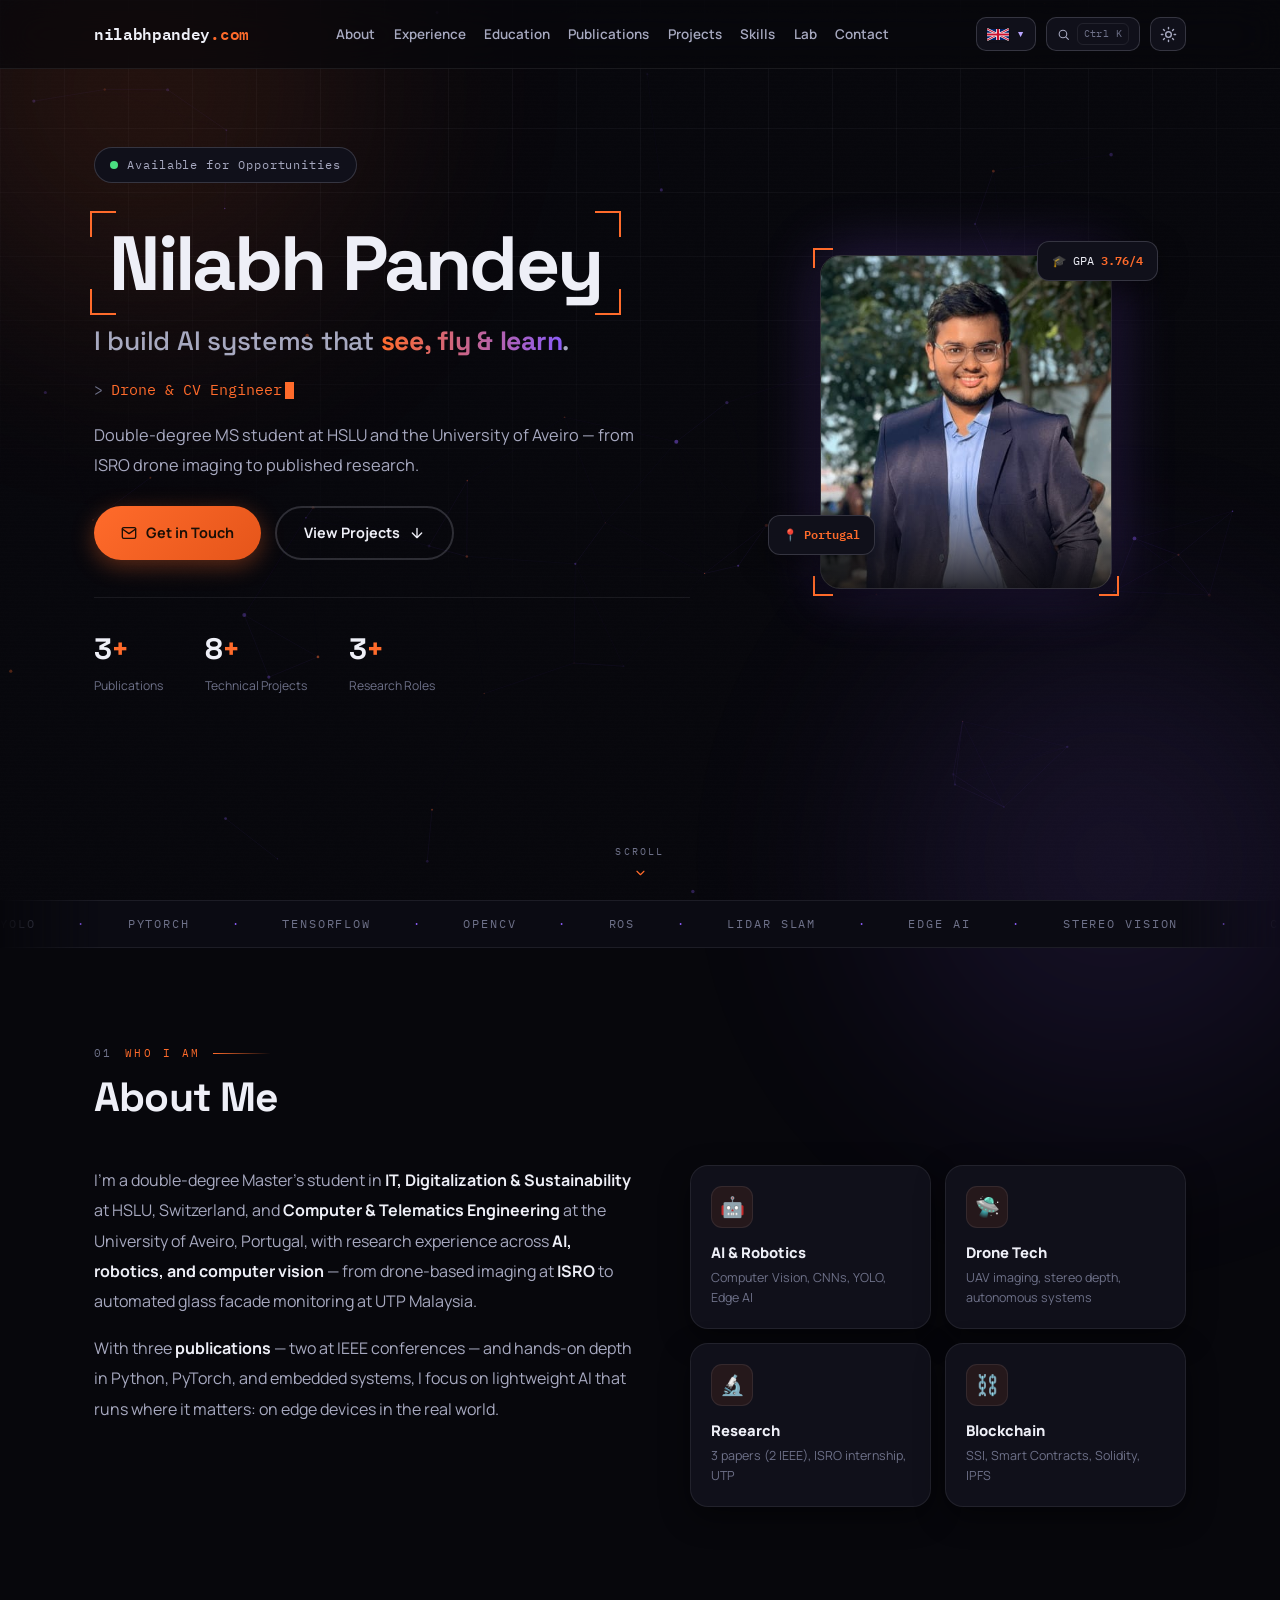
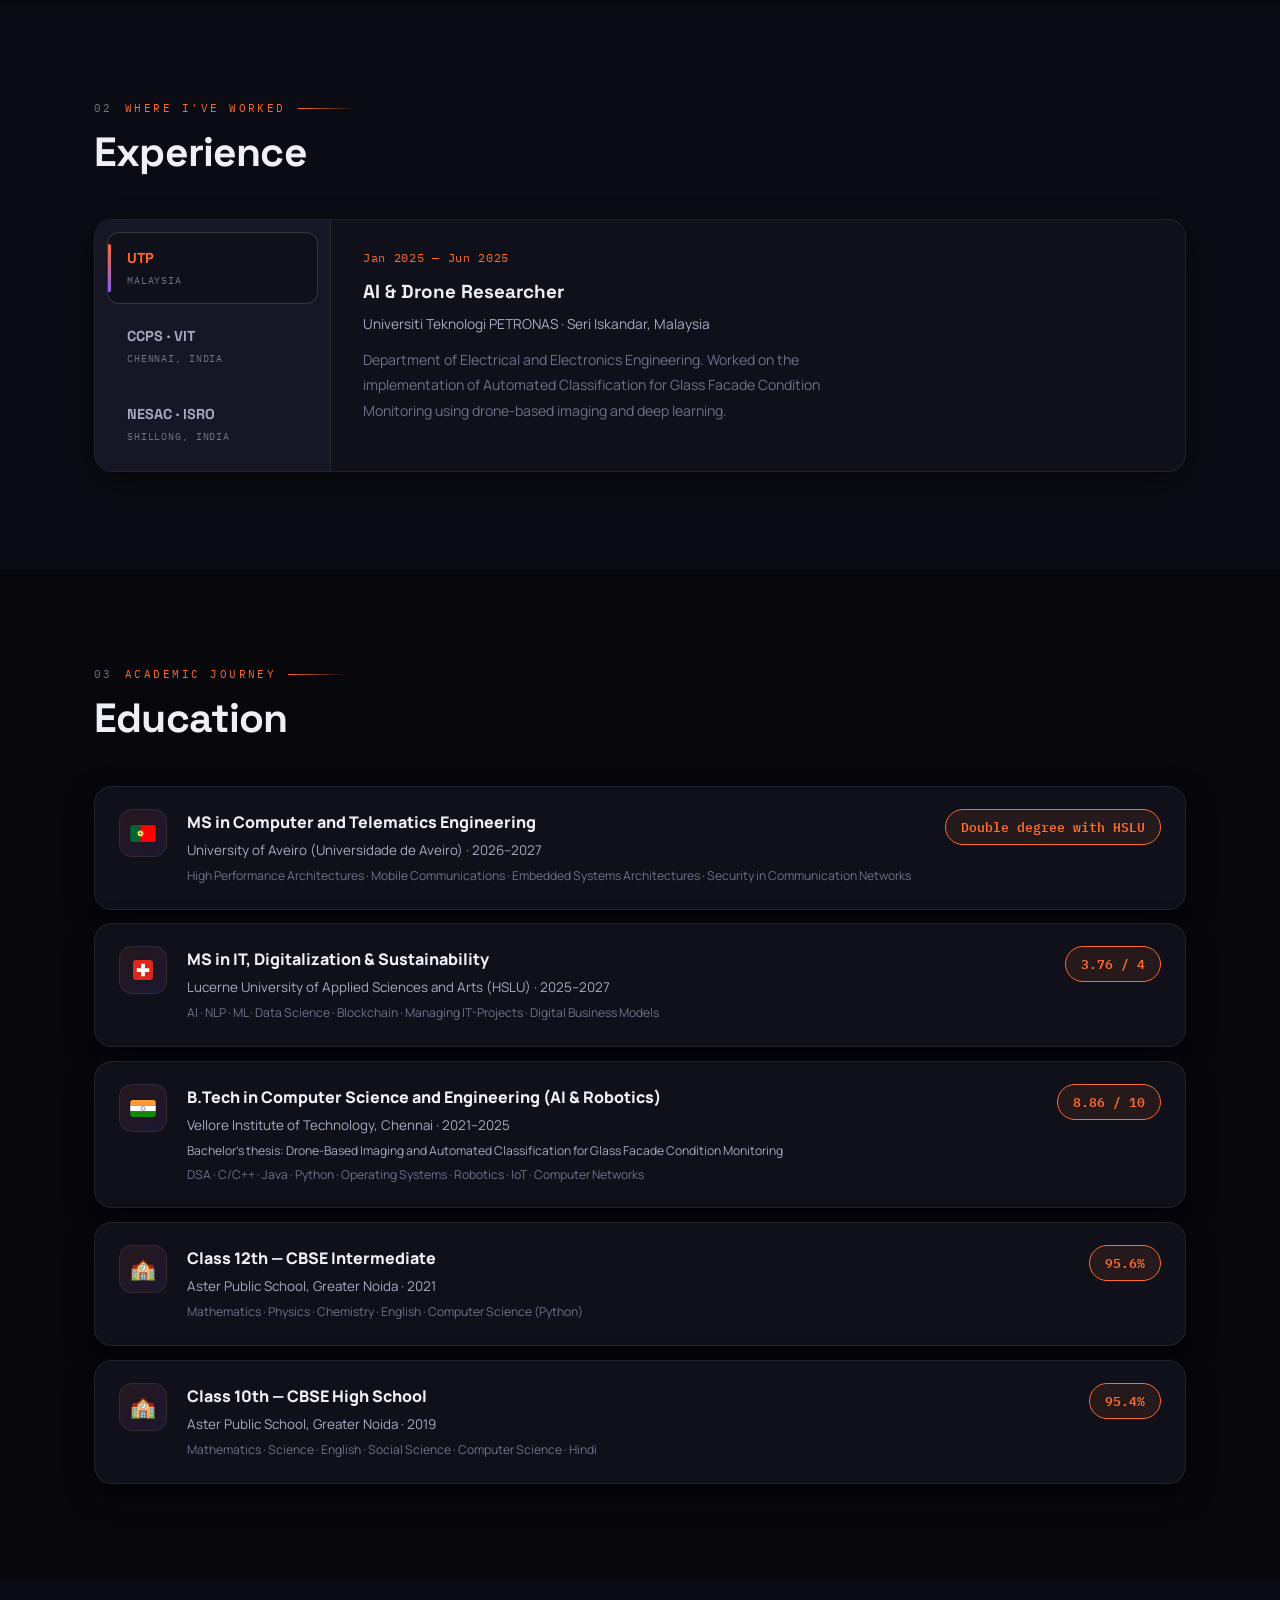
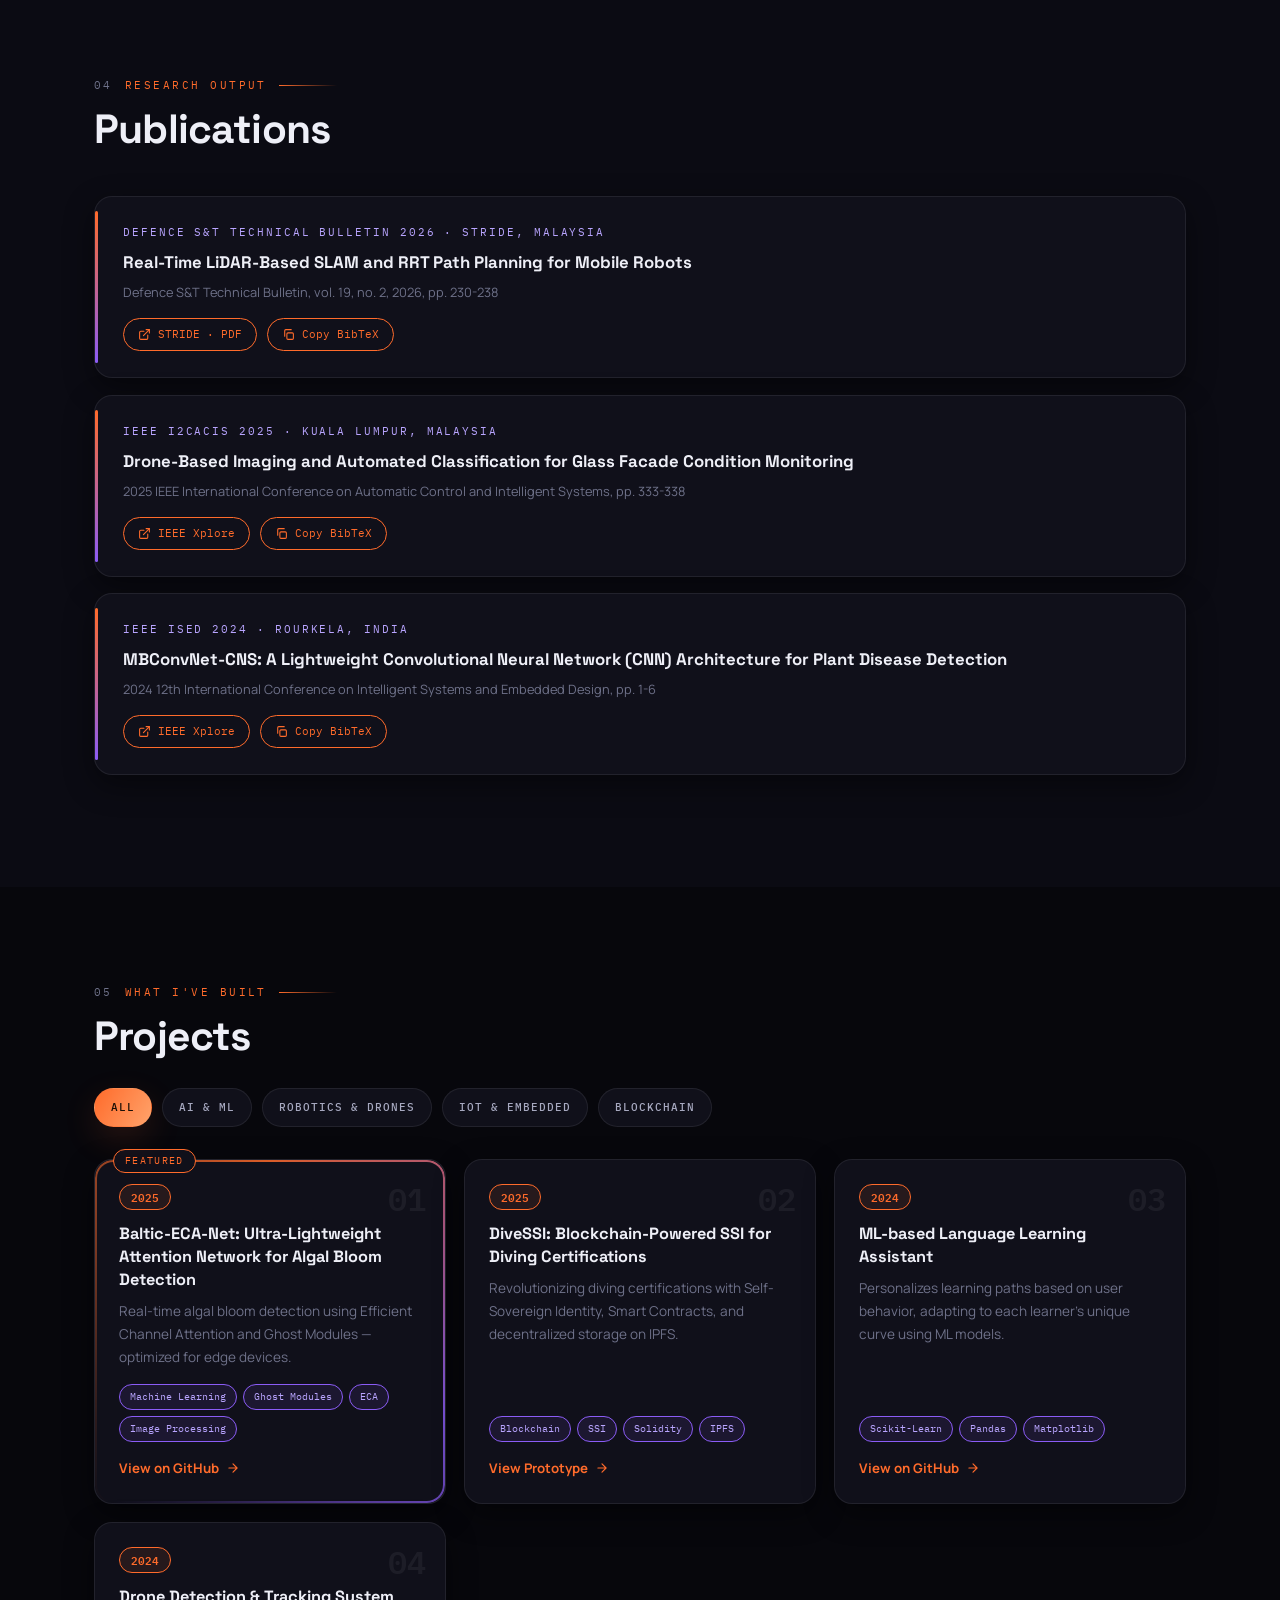
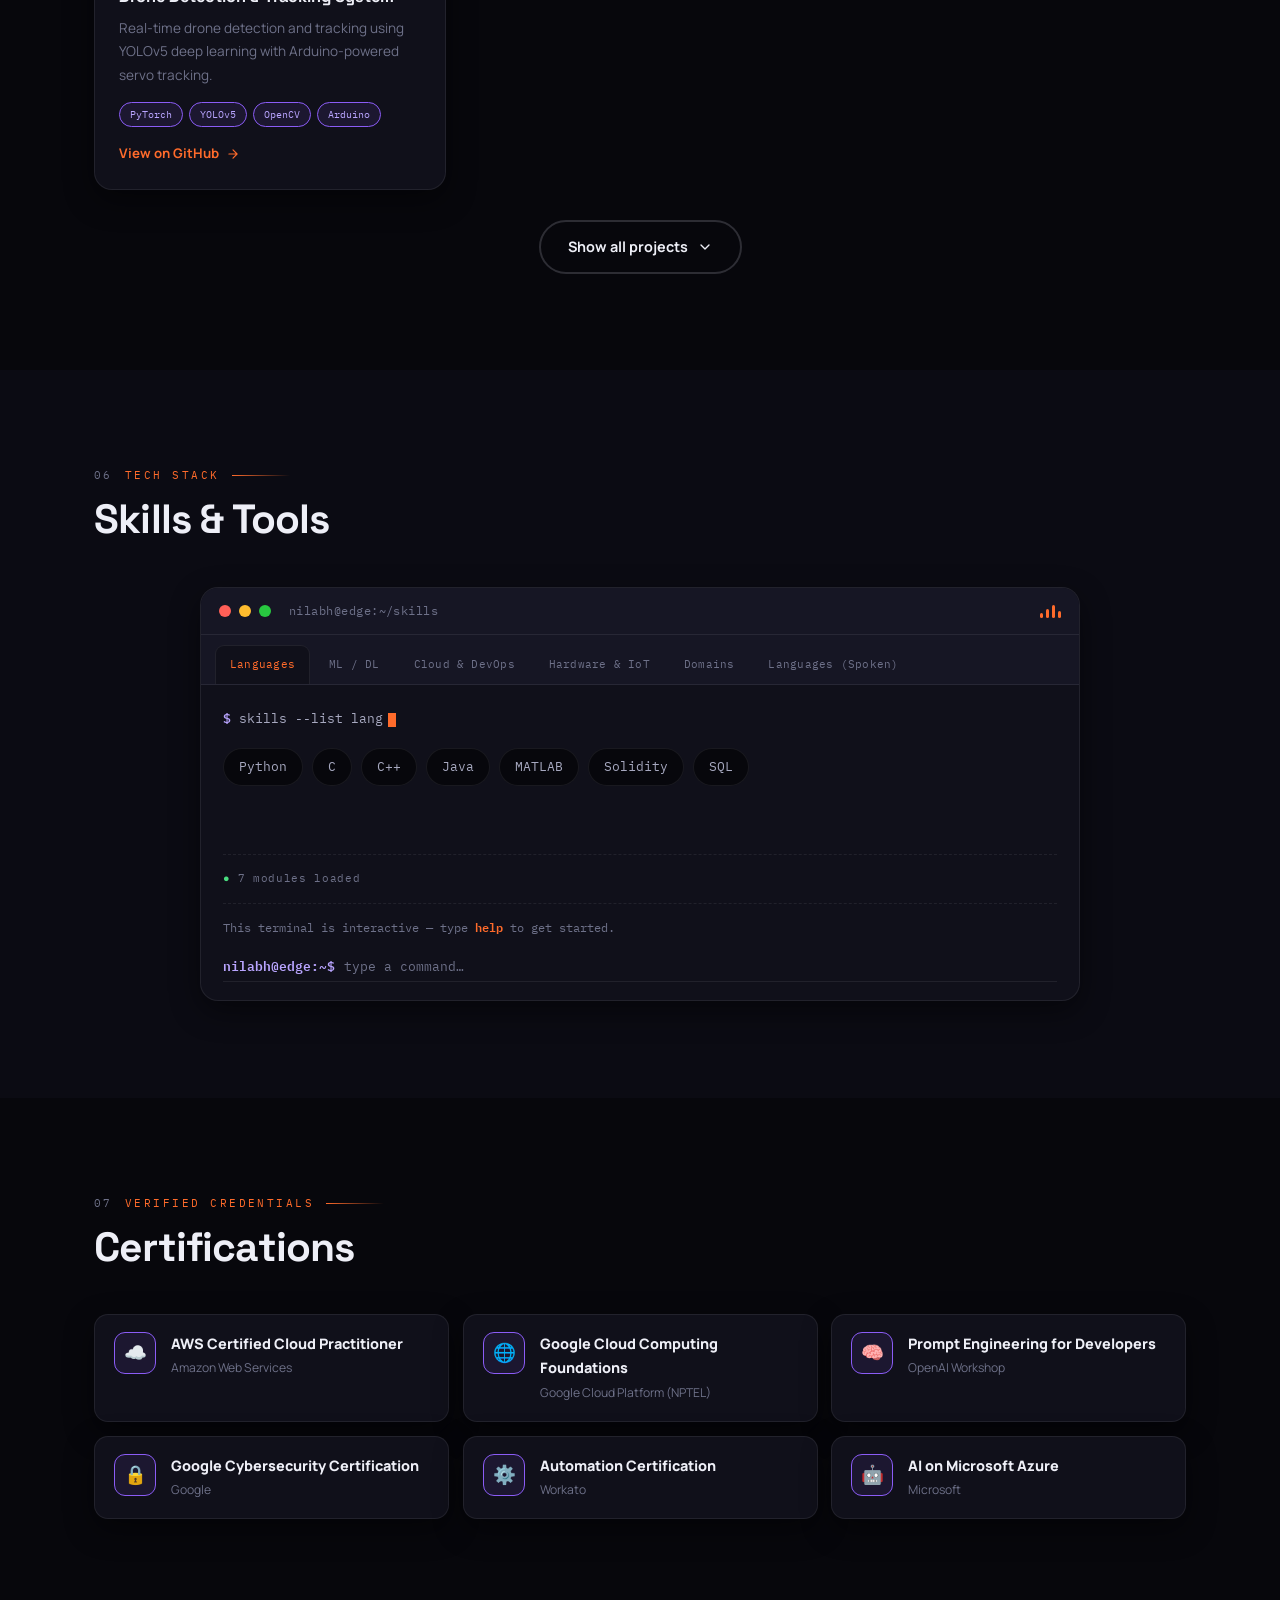
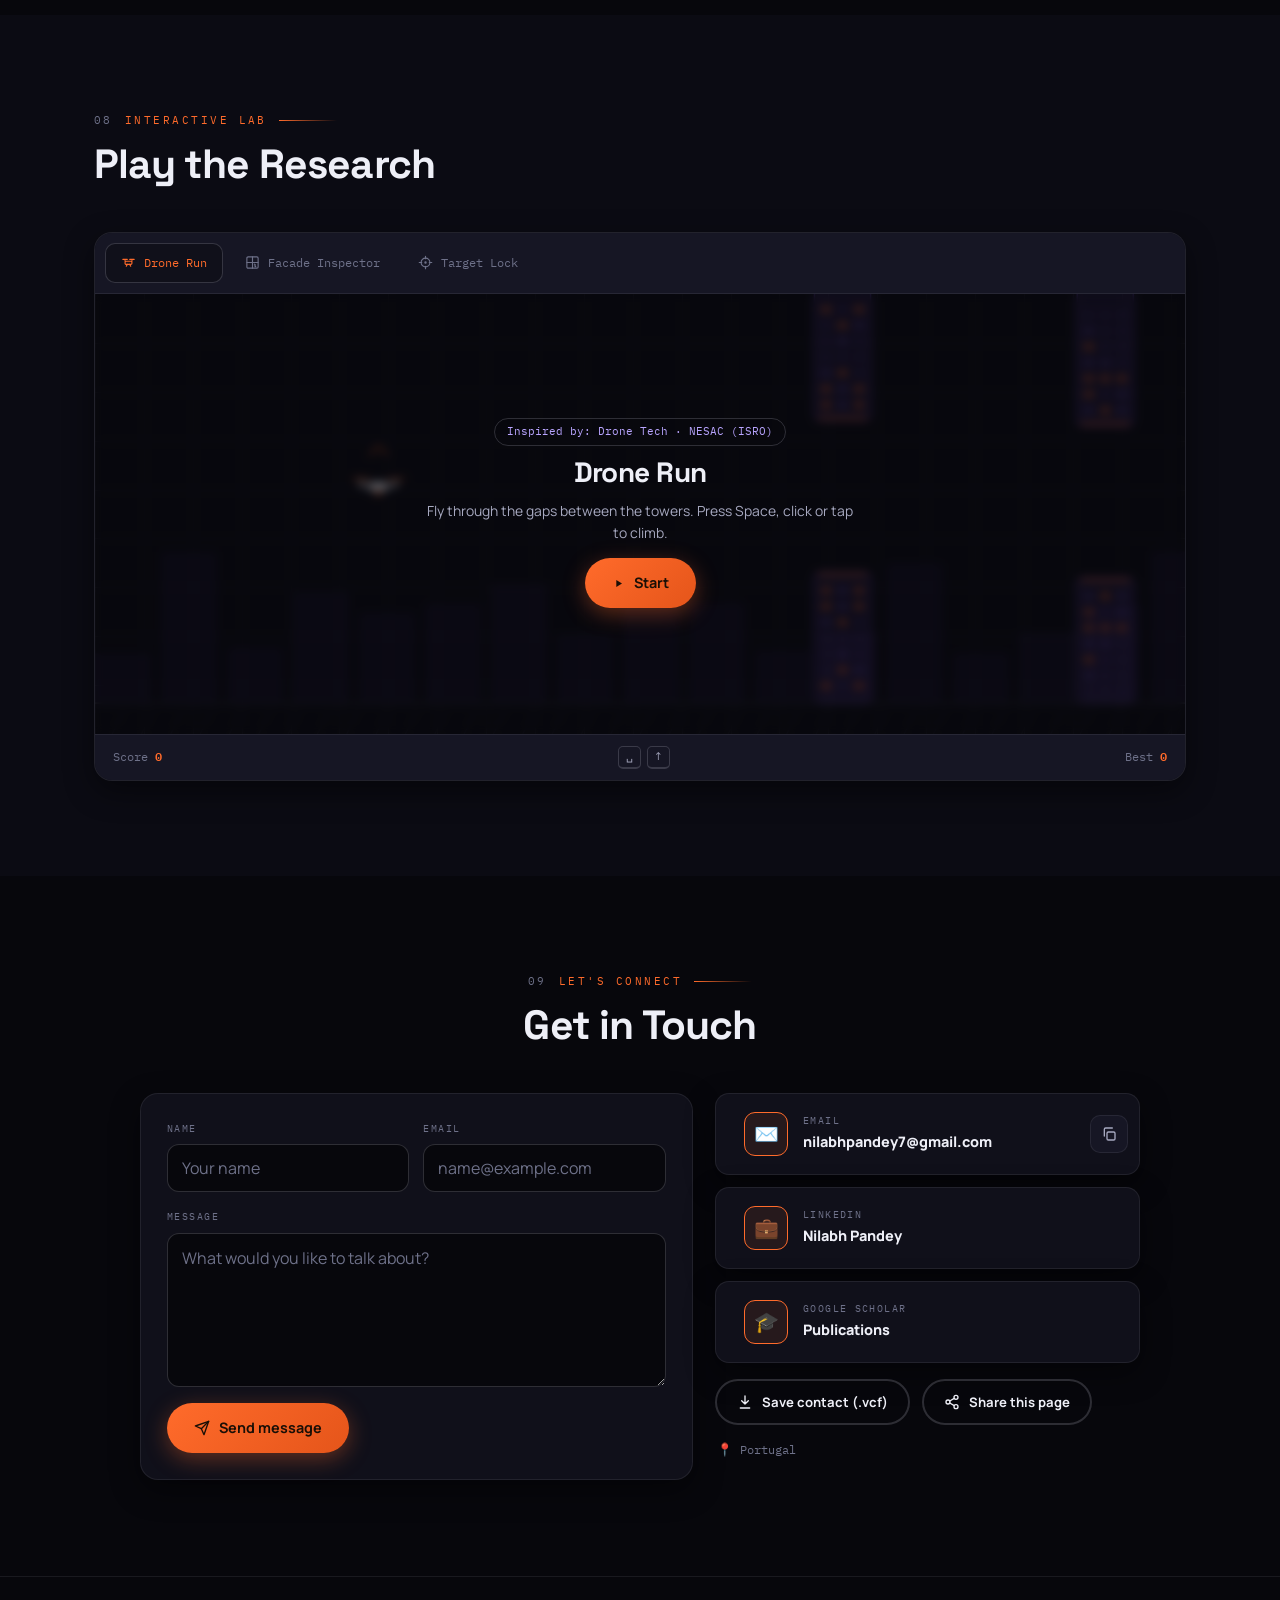
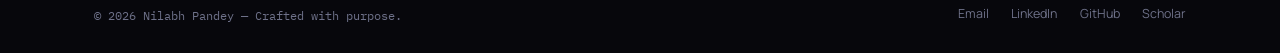
==== abc.html @ 4c116299 "Rename index.html to abc.html" ====
<!DOCTYPE html>
<html lang="en" data-theme="dark" data-lang="en">
<head>
    <meta charset="UTF-8">
    <meta name="viewport" content="width=device-width, initial-scale=1.0">
    <title>Nilabh Pandey — AI &amp; Robotics Engineer</title>
    <meta name="description" id="metaDesc" content="Portfolio of Nilabh Pandey — AI & robotics researcher and double-degree MS student (HSLU, Switzerland · University of Aveiro, Portugal). Computer vision, drone imaging, LiDAR SLAM, edge AI and published research.">
    <meta name="theme-color" id="metaTheme" content="#07070C">
    <meta name="author" content="Nilabh Pandey">
    <link rel="canonical" href="https://nilabhpandey.com/">
    <meta property="og:type" content="website">
    <meta property="og:url" content="https://nilabhpandey.com/">
    <meta property="og:title" content="Nilabh Pandey — AI & Robotics Engineer">
    <meta property="og:description" content="AI & robotics researcher and double-degree MS student (HSLU · University of Aveiro). Computer vision, drones, LiDAR SLAM, edge AI, published research.">
    <meta property="og:image" content="https://nilabhpandey.com/Nilabh_Pandey_Image.jpg">
    <meta name="twitter:card" content="summary_large_image">
    <link rel="icon" type="image/svg+xml" href="data:image/svg+xml,%3Csvg xmlns='http://www.w3.org/2000/svg' viewBox='0 0 64 64'%3E%3Crect width='64' height='64' rx='14' fill='%230A0A12'/%3E%3Cpath d='M12 20v-8h8M52 44v8h-8' stroke='%23FF6B2B' stroke-width='4' fill='none' stroke-linecap='round'/%3E%3Ctext x='32' y='43' text-anchor='middle' font-family='Arial,sans-serif' font-weight='800' font-size='32' fill='%23F0F0F5'%3EN%3C/text%3E%3C/svg%3E">
    <link rel="preconnect" href="https://fonts.googleapis.com">
    <link rel="preconnect" href="https://fonts.gstatic.com" crossorigin>
    <link href="https://fonts.googleapis.com/css2?family=IBM+Plex+Mono:wght@400;500;600&family=Manrope:wght@400;500;600;700;800&family=Space+Grotesk:wght@400;500;700&display=swap" rel="stylesheet">
    <script type="application/ld+json">
    {"@context":"https://schema.org","@type":"Person","name":"Nilabh Pandey","url":"https://nilabhpandey.com/","image":"https://nilabhpandey.com/Nilabh_Pandey_Image.jpg","jobTitle":"AI & Robotics Researcher","email":"mailto:nilabhpandey7@gmail.com","address":{"@type":"PostalAddress","addressCountry":"PT"},"affiliation":[{"@type":"CollegeOrUniversity","name":"University of Aveiro"},{"@type":"CollegeOrUniversity","name":"Lucerne University of Applied Sciences and Arts (HSLU)"}],"alumniOf":[{"@type":"CollegeOrUniversity","name":"Vellore Institute of Technology, Chennai"}],"knowsAbout":["Artificial Intelligence","Computer Vision","Robotics","Drone-Based Imaging","Edge AI","LiDAR SLAM","Path Planning","Machine Learning"],"knowsLanguage":["en","de","hi"],"sameAs":["https://linkedin.com/in/nilabh-pandey","https://github.com/pronilabh","https://scholar.google.com/citations?user=j2fS77QAAAAJ"]}
    </script>
    <style>
        /* ═══════════ TOKENS ═══════════ */
        :root {
            --accent:#FF6B2B; --accent-2:#FFA36B;
            --accent-soft:rgba(255,107,43,.09); --accent-glow:rgba(255,107,43,.35);
            --live:#4ADE80;
            --font-d:'Space Grotesk',ui-sans-serif,sans-serif;
            --font-b:'Manrope',ui-sans-serif,sans-serif;
            --font-m:'IBM Plex Mono',ui-monospace,monospace;
            --ease:cubic-bezier(.22,.61,.36,1);
            --radius:18px; --radius-s:12px;
        }
        [data-theme="dark"] {
            --bg:#07070C; --bg-2:#0B0B13; --card:#10101A; --card-2:#161624;
            --text:#EEEFF7; --text-2:#A7A9C0; --muted:#6E7189;
            --line:rgba(235,236,255,.08); --line-2:rgba(235,236,255,.17);
            --violet:#8B5CF6; --violet-2:#B9A5FF;
            --violet-soft:rgba(139,92,246,.10); --violet-glow:rgba(139,92,246,.30);
            --nav:rgba(7,7,12,.72); --ov:rgba(7,7,12,.66); --err:#FF6B6B; --ok:#4ADE80;
            --shadow:0 10px 30px rgba(0,0,0,.45);
            --shadow-a:0 12px 34px rgba(255,107,43,.14);
            --shadow-v:0 12px 34px rgba(139,92,246,.14);
        }
        [data-theme="light"] {
            --bg:#F7F7FB; --bg-2:#EFEFF6; --card:#FFFFFF; --card-2:#FAFAFE;
            --text:#15151E; --text-2:#4C4E63; --muted:#878AA3;
            --line:rgba(21,21,40,.10); --line-2:rgba(21,21,40,.22);
            --violet:#7C4DFF; --violet-2:#6236E8;
            --violet-soft:rgba(124,77,255,.09); --violet-glow:rgba(124,77,255,.25);
            --nav:rgba(247,247,251,.78); --ov:rgba(247,247,251,.76); --err:#C62F28; --ok:#15803D;
            --shadow:0 10px 30px rgba(25,25,60,.08);
            --shadow-a:0 12px 34px rgba(255,107,43,.16);
            --shadow-v:0 12px 34px rgba(124,77,255,.14);
        }

        /* ═══════════ BASE ═══════════ */
        *,*::before,*::after { margin:0; padding:0; box-sizing:border-box; }
        html { scroll-behavior:smooth; scroll-padding-top:88px; }
        body {
            font-family:var(--font-b); background:var(--bg); color:var(--text);
            line-height:1.7; overflow-x:hidden; -webkit-font-smoothing:antialiased;
            transition:background .4s var(--ease),color .4s var(--ease);
        }
        ::selection { background:var(--accent); color:#fff; }
        img { max-width:100%; display:block; }
        a { color:inherit; text-decoration:none; }
        button { font:inherit; background:none; border:none; color:inherit; cursor:pointer; }
        :focus-visible { outline:2px solid var(--accent); outline-offset:3px; border-radius:6px; }
        .skip { position:fixed; top:-64px; left:16px; z-index:3000; background:var(--accent); color:#1A0F06; padding:10px 18px; border-radius:10px; font-weight:700; transition:top .3s; }
        .skip:focus { top:12px; }

        /* ═══════════ BACKGROUND LAYERS ═══════════ */
        #stars { position:fixed; inset:0; z-index:0; pointer-events:none; }
        .aurora { position:fixed; width:62vmax; height:62vmax; border-radius:50%; filter:blur(95px); opacity:.16; z-index:0; pointer-events:none; animation:drift 24s ease-in-out infinite alternate; }
        .aurora.a { background:radial-gradient(circle,var(--accent) 0%,transparent 62%); top:-24vmax; left:-20vmax; }
        .aurora.b { background:radial-gradient(circle,var(--violet) 0%,transparent 62%); bottom:-28vmax; right:-18vmax; animation-delay:-12s; }
        [data-theme="light"] .aurora { opacity:.11; }
        @keyframes drift { to { transform:translate(6vmax,4vmax) scale(1.08); } }
        .grid-layer { position:fixed; inset:0; z-index:0; pointer-events:none; opacity:.5;
            background-image:linear-gradient(var(--line) 1px,transparent 1px),linear-gradient(90deg,var(--line) 1px,transparent 1px);
            background-size:64px 64px;
            -webkit-mask-image:radial-gradient(ellipse 95% 75% at 50% 0%,#000 25%,transparent 100%);
            mask-image:radial-gradient(ellipse 95% 75% at 50% 0%,#000 25%,transparent 100%);
        }
        .scanlines { position:fixed; inset:0; pointer-events:none; z-index:1; mix-blend-mode:overlay;
            background:repeating-linear-gradient(0deg,transparent 0 3px,rgba(255,255,255,.014) 3px 4px); }
        [data-theme="light"] .scanlines { display:none; }

        .progress { position:fixed; top:0; left:0; height:2px; width:0; z-index:1600;
            background:linear-gradient(90deg,var(--accent),var(--violet)); box-shadow:0 0 12px var(--accent-glow); }

        /* ═══════════ NAV ═══════════ */
        .nav { position:fixed; top:0; left:0; right:0; z-index:1500; background:var(--nav);
            backdrop-filter:blur(18px) saturate(1.4); -webkit-backdrop-filter:blur(18px) saturate(1.4);
            border-bottom:1px solid var(--line); transition:background .4s,border-color .4s; }
        .nav-inner { max-width:1140px; margin:0 auto; padding:0 24px; height:68px; display:flex; align-items:center; justify-content:space-between; gap:16px; }
        .logo { font-family:var(--font-m); font-weight:600; font-size:1rem; letter-spacing:-.02em; white-space:nowrap; }
        .logo em { font-style:normal; color:var(--accent); }
        .nav-links { display:flex; gap:1.15rem; align-items:center; }
        .nav-links a { font-size:.84rem; font-weight:600; color:var(--text-2); position:relative; transition:color .3s; padding:4px 0; }
        .nav-links a::after { content:''; position:absolute; left:0; bottom:-2px; width:0; height:2px; border-radius:2px;
            background:linear-gradient(90deg,var(--accent),var(--violet)); transition:width .3s var(--ease); }
        .nav-links a:hover,.nav-links a.active { color:var(--text); }
        .nav-links a:hover::after,.nav-links a.active::after { width:100%; }
        .nav-actions { display:flex; align-items:center; gap:.6rem; }

        .lang-switcher { position:relative; }
        .lang-btn { display:flex; align-items:center; gap:7px; height:34px; padding:0 10px;
            background:var(--card); border:1.5px solid var(--line-2); border-radius:10px; transition:border-color .3s,box-shadow .3s,transform .3s; }
        .lang-btn:hover { border-color:var(--violet); box-shadow:0 0 14px var(--violet-glow); transform:translateY(-1px); }
        .flag-icon { width:22px; height:15px; border-radius:2.5px; overflow:hidden; display:block; box-shadow:0 0 0 1px rgba(0,0,0,.12); }
        .lang-btn .arrow { font-size:.55rem; color:var(--violet-2); transition:transform .3s; }
        .lang-btn.open .arrow { transform:rotate(180deg); }
        .lang-dropdown { position:absolute; top:calc(100% + 10px); right:0; display:none; flex-direction:column; gap:3px; padding:6px;
            background:var(--card); border:1.5px solid var(--line-2); border-radius:12px; z-index:1700;
            box-shadow:var(--shadow),0 0 20px var(--violet-glow); animation:ddIn .22s var(--ease); }
        .lang-dropdown.open { display:flex; }
        @keyframes ddIn { from { opacity:0; transform:translateY(-8px); } to { opacity:1; transform:none; } }
        .lang-option { padding:7px; border-radius:8px; display:flex; align-items:center; justify-content:center; min-width:44px; transition:background .25s,transform .25s,box-shadow .25s; }
        .lang-option .flag-icon { width:28px; height:19px; border-radius:3px; }
        .lang-option:hover { background:var(--accent-soft); transform:scale(1.06); }
        .lang-option.active { background:var(--violet-soft); box-shadow:inset 0 0 0 1.5px var(--violet); }

        .theme-btn { width:36px; height:34px; border:1.5px solid var(--line-2); border-radius:10px; background:var(--card);
            display:flex; align-items:center; justify-content:center; transition:border-color .3s,box-shadow .3s,transform .3s; }
        .theme-btn:hover { border-color:var(--accent); box-shadow:0 0 14px var(--accent-glow); transform:translateY(-1px); }
        .theme-btn svg { width:17px; height:17px; stroke:var(--text-2); fill:none; stroke-width:2; stroke-linecap:round; stroke-linejoin:round; display:none; }
        [data-theme="dark"] .theme-btn .ico-sun { display:block; }
        [data-theme="light"] .theme-btn .ico-moon { display:block; }

        .burger { display:none; width:36px; height:34px; border:1.5px solid var(--line-2); border-radius:10px; background:var(--card); flex-direction:column; align-items:center; justify-content:center; gap:4px; }
        .burger span { width:16px; height:2px; background:var(--text); border-radius:2px; transition:transform .3s,opacity .3s; }
        .burger.open span:nth-child(1) { transform:translateY(6px) rotate(45deg); }
        .burger.open span:nth-child(2) { opacity:0; }
        .burger.open span:nth-child(3) { transform:translateY(-6px) rotate(-45deg); }

        .mmenu { position:fixed; inset:0; z-index:1400; background:var(--bg); display:flex; flex-direction:column; align-items:center; justify-content:center; gap:1.4rem; opacity:0; pointer-events:none; transition:opacity .3s; }
        .mmenu.open { opacity:1; pointer-events:auto; }
        .mmenu a { font-family:var(--font-d); font-size:1.45rem; font-weight:700; color:var(--text); opacity:0; transform:translateY(14px); transition:opacity .4s var(--ease),transform .4s var(--ease),color .3s; }
        .mmenu a:hover { color:var(--accent); }
        .mmenu.open a { opacity:1; transform:none; }
        .mmenu.open a:nth-child(2){transition-delay:.05s}.mmenu.open a:nth-child(3){transition-delay:.1s}.mmenu.open a:nth-child(4){transition-delay:.15s}.mmenu.open a:nth-child(5){transition-delay:.2s}.mmenu.open a:nth-child(6){transition-delay:.25s}.mmenu.open a:nth-child(7){transition-delay:.3s}.mmenu.open a:nth-child(8){transition-delay:.35s}.mmenu.open a:nth-child(9){transition-delay:.4s}
        .mclose { position:absolute; top:1.1rem; right:1.4rem; font-size:1.9rem; color:var(--text); line-height:1; }

        /* ═══════════ HERO ═══════════ */
        .hero { min-height:100svh; display:flex; align-items:center; position:relative; z-index:1; padding-top:68px; }
        .hero-inner { max-width:1140px; margin:0 auto; padding:56px 24px 84px; width:100%;
            display:grid; grid-template-columns:1.15fr .85fr; gap:56px; align-items:center; }
        .chip-live { display:inline-flex; align-items:center; gap:9px; padding:7px 15px;
            background:var(--card); border:1px solid var(--line-2); border-radius:999px;
            font-family:var(--font-m); font-size:.72rem; letter-spacing:.08em; color:var(--text-2);
            animation:riseIn .7s var(--ease) both; }
        .chip-live .dot { width:8px; height:8px; border-radius:50%; background:var(--live); animation:pulse 2s infinite; }
        @keyframes pulse { 0%,100% { opacity:1; transform:scale(1); } 50% { opacity:.45; transform:scale(1.45); } }
        @keyframes riseIn { from { opacity:0; transform:translateY(24px); } to { opacity:1; transform:none; } }

        .hero-name { font-family:var(--font-d); font-weight:700; font-size:clamp(2.5rem,7vw,4.8rem);
            line-height:1.03; letter-spacing:-.035em; margin:30px 0 10px; position:relative; display:inline-block;
            padding:.14em .2em; animation:riseIn .7s var(--ease) .08s both; }
        .hero-name .corner { position:absolute; width:.34em; height:.34em; border:2.5px solid var(--accent); opacity:0; animation:cornerIn .45s var(--ease) .9s forwards; }
        .hero-name .corner:nth-child(1) { top:-2px; left:-4px; border-right:0; border-bottom:0; }
        .hero-name .corner:nth-child(2) { top:-2px; right:-4px; border-left:0; border-bottom:0; animation-delay:1s; }
        .hero-name .corner:nth-child(3) { bottom:-2px; left:-4px; border-right:0; border-top:0; animation-delay:1.1s; }
        .hero-name .corner:nth-child(4) { bottom:-2px; right:-4px; border-left:0; border-top:0; animation-delay:1.2s; }
        @keyframes cornerIn { from { opacity:0; transform:scale(.4); } to { opacity:1; transform:none; } }

        .hero-tagline { font-family:var(--font-d); font-weight:500; font-size:clamp(1.22rem,2.6vw,1.66rem);
            letter-spacing:-.01em; color:var(--text-2); line-height:1.4; animation:riseIn .7s var(--ease) .16s both; }
        .grad { background:linear-gradient(92deg,var(--accent),var(--violet),var(--accent)); background-size:200% auto;
            -webkit-background-clip:text; background-clip:text; color:transparent; font-weight:700; animation:gradShift 7s linear infinite; }
        @keyframes gradShift { to { background-position:200% center; } }
        .role-line { font-family:var(--font-m); font-size:.93rem; margin:16px 0 18px; min-height:1.6em; color:var(--accent); animation:riseIn .7s var(--ease) .24s both; }
        .role-line .pr { color:var(--muted); margin-right:8px; }
        .caret { display:inline-block; width:9px; height:1.15em; margin-left:3px; vertical-align:text-bottom; background:var(--accent); animation:blink 1s steps(1) infinite; }
        @keyframes blink { 50% { opacity:0; } }
        .hero-desc { font-size:1.02rem; color:var(--text-2); max-width:540px; line-height:1.85; margin-bottom:26px; animation:riseIn .7s var(--ease) .32s both; }
        .hero-cta { display:flex; gap:14px; flex-wrap:wrap; animation:riseIn .7s var(--ease) .4s both; }
        .btn { display:inline-flex; align-items:center; gap:9px; padding:13px 27px; border-radius:999px;
            font-weight:700; font-size:.9rem; transition:transform .3s var(--ease),box-shadow .3s,border-color .3s,color .3s; will-change:transform; }
        .btn svg { width:16px; height:16px; stroke:currentColor; fill:none; stroke-width:2; stroke-linecap:round; stroke-linejoin:round; }
        .btn-primary { background:linear-gradient(135deg,var(--accent),#E5551A); color:#1A0F06; box-shadow:0 6px 22px var(--accent-glow); }
        .btn-primary:hover { transform:translateY(-2px); box-shadow:0 10px 30px var(--accent-glow); }
        .btn-outline { border:2px solid var(--line-2); color:var(--text); }
        .btn-outline:hover { border-color:var(--violet); color:var(--violet); transform:translateY(-2px); box-shadow:0 6px 22px var(--violet-glow); }

        .stats { display:flex; gap:42px; margin-top:36px; padding-top:26px; border-top:1px solid var(--line); animation:riseIn .7s var(--ease) .48s both; }
        .stat-n { font-family:var(--font-d); font-size:1.85rem; font-weight:700; letter-spacing:-.02em; }
        .stat-n em { font-style:normal; color:var(--accent); }
        .stat-l { font-size:.76rem; color:var(--muted); margin-top:2px; }

        .portrait { position:relative; justify-self:center; animation:riseIn .8s var(--ease) .3s both; }
        .pwrap { position:relative; width:fit-content; margin:0 auto; }
        .pframe { width:min(292px,72vw); aspect-ratio:7/8; border-radius:20px; overflow:hidden; position:relative;
            border:1px solid var(--line-2); box-shadow:var(--shadow),0 0 60px var(--violet-glow); }
        .pframe img { width:100%; height:100%; object-fit:cover; object-position:top; }
        .pframe::before { content:''; position:absolute; inset:0; z-index:1; pointer-events:none;
            background:linear-gradient(to top,var(--bg) 0%,transparent 34%); opacity:.85; }
        .pcorner { position:absolute; width:20px; height:20px; border:2.5px solid var(--accent); z-index:3; opacity:0; animation:cornerIn .45s var(--ease) .8s forwards; }
        .pcorner.tl { top:-7px; left:-7px; border-right:0; border-bottom:0; }
        .pcorner.tr { top:-7px; right:-7px; border-left:0; border-bottom:0; animation-delay:.9s; }
        .pcorner.bl { bottom:-7px; left:-7px; border-right:0; border-top:0; animation-delay:1s; }
        .pcorner.br { bottom:-7px; right:-7px; border-left:0; border-top:0; animation-delay:1.1s; }
        .fchip { position:absolute; z-index:4; display:flex; align-items:center; gap:7px; padding:9px 14px;
            background:var(--card); border:1px solid var(--line-2); border-radius:12px;
            font-family:var(--font-m); font-size:.72rem; white-space:nowrap; box-shadow:var(--shadow);
            backdrop-filter:blur(8px); -webkit-backdrop-filter:blur(8px); }
        .fchip b { color:var(--accent); font-weight:600; }
        .fchip.gpa { top:-14px; right:-46px; animation:floaty 4.5s ease-in-out infinite; }
        .fchip.loc { bottom:34px; left:-52px; animation:floaty 4.5s ease-in-out 1.2s infinite; }
        @keyframes floaty { 0%,100% { transform:translateY(0); } 50% { transform:translateY(-9px); } }

        .scroll-hint { position:absolute; left:50%; bottom:20px; transform:translateX(-50%);
            display:flex; flex-direction:column; align-items:center; gap:5px;
            font-family:var(--font-m); font-size:.62rem; letter-spacing:.22em; text-transform:uppercase; color:var(--muted); }
        .scroll-hint svg { width:14px; height:14px; stroke:var(--accent); fill:none; stroke-width:2; stroke-linecap:round; stroke-linejoin:round; animation:bob 1.8s ease-in-out infinite; }
        @keyframes bob { 0%,100% { transform:translateY(0); opacity:1; } 50% { transform:translateY(6px); opacity:.4; } }

        /* ═══════════ MARQUEE ═══════════ */
        .marquee { position:relative; z-index:1; border-top:1px solid var(--line); border-bottom:1px solid var(--line);
            background:var(--bg-2); overflow:hidden; padding:13px 0;
            -webkit-mask-image:linear-gradient(90deg,transparent,#000 8%,#000 92%,transparent);
            mask-image:linear-gradient(90deg,transparent,#000 8%,#000 92%,transparent); }
        .mq-track { display:flex; width:max-content; animation:mq 30s linear infinite; }
        .marquee:hover .mq-track { animation-play-state:paused; }
        @keyframes mq { to { transform:translateX(-50%); } }
        .mq-set { display:flex; align-items:center; gap:2.6rem; padding-right:2.6rem;
            font-family:var(--font-m); font-size:.74rem; letter-spacing:.16em; text-transform:uppercase; color:var(--muted); white-space:nowrap; }
        .mq-set i { font-style:normal; color:var(--violet); }

        /* ═══════════ SECTION SHELL ═══════════ */
        main { display:block; }
        section { position:relative; z-index:1; padding:96px 0; }
        section.alt { background:var(--bg-2); }
        .container { max-width:1140px; margin:0 auto; padding:0 24px; }
        .head { margin-bottom:44px; }
        .eyebrow { display:flex; align-items:center; gap:12px; margin-bottom:12px;
            font-family:var(--font-m); font-size:.7rem; letter-spacing:.22em; text-transform:uppercase; color:var(--accent); }
        .eyebrow .idx { color:var(--muted); }
        .eyebrow::after { content:''; height:1px; width:58px; background:linear-gradient(90deg,var(--accent),transparent); }
        .title { font-family:var(--font-d); font-weight:700; font-size:clamp(1.9rem,3.6vw,2.55rem); letter-spacing:-.02em; line-height:1.12; }

        /* ═══════════ CARD BASE (spotlight + tilt) ═══════════ */
        .card { background:var(--card); border:1px solid var(--line); border-radius:var(--radius);
            box-shadow:var(--shadow); position:relative; will-change:transform;
            transition:transform .35s var(--ease),border-color .35s,box-shadow .35s,background .35s; }
        .card::before { content:''; position:absolute; inset:0; border-radius:inherit; pointer-events:none; opacity:0; transition:opacity .35s;
            background:radial-gradient(240px circle at var(--mx,50%) var(--my,50%),var(--accent-soft),transparent 65%); }
        .card:hover { border-color:var(--line-2); }
        .card:hover::before { opacity:1; }
        .card.v::before { background:radial-gradient(240px circle at var(--mx,50%) var(--my,50%),var(--violet-soft),transparent 65%); }
        .card.hov-a:hover { border-color:var(--accent); box-shadow:var(--shadow-a); }
        .card.hov-v:hover { border-color:var(--violet); box-shadow:var(--shadow-v); }

        /* ═══════════ ABOUT ═══════════ */
        .about-grid { display:grid; grid-template-columns:1.05fr .95fr; gap:48px; align-items:start; }
        .about-text { font-size:1rem; color:var(--text-2); line-height:1.9; }
        .about-text p + p { margin-top:1em; }
        .about-text strong { color:var(--text); font-weight:700; }
        .hl-grid { display:grid; grid-template-columns:1fr 1fr; gap:14px; }
        .hl-card { padding:20px; }
        .hl-icon { width:42px; height:42px; border-radius:11px; display:grid; place-items:center; font-size:1.25rem;
            background:var(--accent-soft); border:1px solid var(--line); margin-bottom:12px; }
        .hl-title { font-weight:800; font-size:.92rem; margin-bottom:3px; }
        .hl-desc { font-size:.78rem; color:var(--muted); line-height:1.6; }

        /* ═══════════ EXPERIENCE TABS ═══════════ */
        .xp { display:grid; grid-template-columns:236px 1fr; padding:0; overflow:hidden; }
        .xp-tabs { display:flex; flex-direction:column; gap:6px; padding:12px; background:var(--card-2); border-right:1px solid var(--line); }
        .xp-tab { position:relative; text-align:left; display:flex; flex-direction:column; gap:3px; padding:13px 15px 13px 19px;
            border:1px solid transparent; border-radius:12px; cursor:pointer; transition:background .25s,border-color .25s; }
        .xp-tab .xp-co { font-family:var(--font-d); font-weight:700; font-size:.9rem; color:var(--text-2); transition:color .25s; }
        .xp-tab .xp-loc { font-family:var(--font-m); font-size:.6rem; letter-spacing:.09em; text-transform:uppercase; color:var(--muted); }
        .xp-tab:hover .xp-co { color:var(--text); }
        .xp-tab.act { background:var(--card); border-color:var(--line-2); }
        .xp-tab.act::before { content:''; position:absolute; left:0; top:11px; bottom:11px; width:3px; border-radius:3px;
            background:linear-gradient(180deg,var(--accent),var(--violet)); }
        .xp-tab.act .xp-co { color:var(--accent); }
        .xp-panes { padding:28px 32px; min-height:232px; }
        .xp-pane { display:none; }
        .xp-pane.act { display:block; animation:paneIn .35s var(--ease); }
        @keyframes paneIn { from { opacity:0; transform:translateY(10px); } to { opacity:1; transform:none; } }
        .xdate { font-family:var(--font-m); font-size:.72rem; color:var(--accent); letter-spacing:.06em; margin-bottom:8px; }
        .xrole { font-family:var(--font-d); font-weight:700; font-size:1.18rem; margin-bottom:4px; }
        .xorg { font-size:.86rem; color:var(--text-2); margin-bottom:12px; }
        .xdesc { font-size:.88rem; color:var(--muted); line-height:1.8; max-width:58ch; }


        /* ═══════════ EDUCATION ═══════════ */
        .edu-grid { display:grid; gap:14px; }
        .edu-card { padding:22px 24px; display:grid; grid-template-columns:auto 1fr auto; gap:20px; align-items:start; }
        .edu-icon { width:48px; height:48px; border-radius:13px; display:grid; place-items:center; font-size:1.3rem;
            background:linear-gradient(135deg,var(--accent-soft),var(--violet-soft)); border:1px solid var(--line); }
        .edu-deg { font-weight:800; font-size:1rem; margin-bottom:3px; }
        .edu-school { font-size:.84rem; color:var(--text-2); margin-bottom:4px; }
        .edu-course { font-size:.76rem; color:var(--muted); line-height:1.7; }
        .edu-gpa { font-family:var(--font-m); font-size:.82rem; font-weight:600; color:var(--accent);
            background:var(--accent-soft); border:1.5px solid var(--accent); border-radius:999px; padding:6px 15px; white-space:nowrap; }

        /* ═══════════ PUBLICATIONS ═══════════ */
        .pub-card { padding:26px 28px; margin-bottom:16px; }
        .pub-card::after { content:''; position:absolute; top:14px; bottom:14px; left:0; width:3px; border-radius:3px;
            background:linear-gradient(to bottom,var(--accent),var(--violet)); }
        .pub-venue { font-family:var(--font-m); font-size:.67rem; color:var(--violet-2); text-transform:uppercase; letter-spacing:.18em; margin-bottom:9px; }
        .pub-title { font-family:var(--font-d); font-weight:700; font-size:1.05rem; line-height:1.5; margin-bottom:7px; }
        .pub-det { font-size:.8rem; color:var(--muted); }
        .pub-doi { display:inline-flex; align-items:center; gap:7px; margin-top:14px; padding:6px 14px;
            font-family:var(--font-m); font-size:.7rem; color:var(--accent); border:1.5px solid var(--accent); border-radius:999px;
            transition:background .3s,box-shadow .3s,transform .3s; }
        .pub-doi:hover { background:var(--accent-soft); box-shadow:0 0 14px var(--accent-glow); transform:translateY(-1px); }
        .pub-doi svg { width:13px; height:13px; stroke:currentColor; fill:none; stroke-width:2; stroke-linecap:round; stroke-linejoin:round; }

        /* ═══════════ PROJECTS ═══════════ */
        .proj-grid { display:grid; grid-template-columns:repeat(auto-fill,minmax(min(330px,100%),1fr)); gap:18px; }
        .proj-card { padding:24px; display:flex; flex-direction:column; }
        .proj-top { display:flex; align-items:center; justify-content:space-between; margin-bottom:13px; }
        .proj-year { font-family:var(--font-m); font-size:.68rem; font-weight:600; color:var(--accent);
            background:var(--accent-soft); border:1px solid var(--accent); border-radius:999px; padding:3px 11px; }
        .proj-name { font-family:var(--font-d); font-weight:700; font-size:1.02rem; line-height:1.4; margin-bottom:8px; }
        .proj-desc { font-size:.85rem; color:var(--muted); line-height:1.7; margin-bottom:15px; flex:1; }
        .proj-tags { display:flex; flex-wrap:wrap; gap:6px; margin-bottom:15px; }
        .tag { font-family:var(--font-m); font-size:.65rem; color:var(--violet-2);
            background:var(--violet-soft); border:1px solid var(--violet); border-radius:999px; padding:3px 10px; }
        .proj-link { display:inline-flex; align-items:center; gap:7px; font-size:.83rem; font-weight:700; color:var(--accent); transition:gap .3s; width:fit-content; }
        .proj-link:hover { gap:11px; }
        .proj-link svg { width:14px; height:14px; stroke:currentColor; fill:none; stroke-width:2; stroke-linecap:round; stroke-linejoin:round; }


        /* ═══════════ SKILLS TERMINAL ═══════════ */
        .xterm { max-width:880px; margin:0 auto; padding:0; overflow:hidden; font-family:var(--font-m); }
        .xt-bar { display:flex; align-items:center; gap:8px; padding:13px 18px; background:var(--card-2); border-bottom:1px solid var(--line); }
        .xt-dot { width:12px; height:12px; border-radius:50%; }
        .xt-dot.r { background:#FF5F57; } .xt-dot.y { background:#FEBC2E; } .xt-dot.g { background:#28C840; }
        .xt-title { margin-left:10px; font-size:.72rem; color:var(--muted); letter-spacing:.04em; }
        .xt-sig { margin-left:auto; display:flex; gap:3px; align-items:flex-end; height:14px; }
        .xt-sig i { width:3px; background:var(--accent); border-radius:2px; animation:sig 1.1s ease-in-out infinite; }
        .xt-sig i:nth-child(1){height:5px} .xt-sig i:nth-child(2){height:9px;animation-delay:.15s} .xt-sig i:nth-child(3){height:13px;animation-delay:.3s} .xt-sig i:nth-child(4){height:7px;animation-delay:.45s}
        @keyframes sig { 0%,100%{transform:scaleY(.55)} 50%{transform:scaleY(1)} }
        .xt-tabs { display:flex; gap:4px; padding:10px 14px 0; background:var(--card-2); border-bottom:1px solid var(--line); overflow-x:auto; scrollbar-width:none; }
        .xt-tabs::-webkit-scrollbar { display:none; }
        .xt-tab { font-family:var(--font-m); font-size:.7rem; letter-spacing:.02em; color:var(--muted); background:transparent; border:1px solid transparent; border-bottom:none; border-radius:9px 9px 0 0; padding:9px 14px 10px; cursor:pointer; white-space:nowrap; transition:color .25s,background .25s,border-color .25s; }
        .xt-tab:hover { color:var(--text-2); }
        .xt-tab.act { color:var(--accent); background:var(--card); border-color:var(--line); position:relative; }
        .xt-tab.act::after { content:''; position:absolute; left:0; right:0; bottom:-1px; height:2px; background:var(--card); }
        .xt-body { padding:22px 22px 18px; }
        .xt-cmd { font-size:.82rem; color:var(--text-2); margin-bottom:18px; min-height:1.3em; }
        .xt-p { color:var(--violet-2); font-weight:600; }
        .xt-caret { display:inline-block; width:8px; height:1.05em; background:var(--accent); margin-left:5px; vertical-align:text-bottom; animation:blink 1s steps(1) infinite; }
        @keyframes blink { 50% { opacity:0; } }
        .xt-panel { display:none; flex-wrap:wrap; gap:9px; min-height:86px; align-content:flex-start; }
        .xt-panel.act { display:flex; }
        .chip { font-size:.8rem; color:var(--text-2); background:var(--bg); border:1.5px solid var(--line); border-radius:999px; padding:7px 15px; opacity:0; transform:translateY(8px) scale(.94); animation:chipIn .38s var(--ease) forwards; transition:border-color .3s,color .3s,box-shadow .3s,transform .3s; }
        .xt-panel .chip:nth-child(1){animation-delay:.03s}.xt-panel .chip:nth-child(2){animation-delay:.07s}.xt-panel .chip:nth-child(3){animation-delay:.11s}.xt-panel .chip:nth-child(4){animation-delay:.15s}.xt-panel .chip:nth-child(5){animation-delay:.19s}.xt-panel .chip:nth-child(6){animation-delay:.23s}.xt-panel .chip:nth-child(7){animation-delay:.27s}.xt-panel .chip:nth-child(8){animation-delay:.31s}
        @keyframes chipIn { to { opacity:1; transform:none; } }
        .chip:hover { border-color:var(--accent); color:var(--accent); box-shadow:0 0 14px var(--accent-glow); transform:translateY(-2px); }
        .xt-status { margin-top:20px; padding-top:14px; border-top:1px dashed var(--line); font-size:.68rem; color:var(--muted); letter-spacing:.06em; }
        .xt-status .ok { color:var(--live); }

        /* ═══════════ FEATURED PROJECT RING ═══════════ */
        @property --fang { syntax:'<angle>'; inherits:false; initial-value:0deg; }
        .fring { position:absolute; inset:0; border-radius:inherit; padding:1.6px; pointer-events:none;
            background:conic-gradient(from var(--fang,0deg),var(--accent),var(--violet) 32%,transparent 62%,var(--accent));
            -webkit-mask:linear-gradient(#000 0 0) content-box,linear-gradient(#000 0 0); -webkit-mask-composite:xor; mask-composite:exclude;
            animation:fspin 5.5s linear infinite; opacity:.85; }
        @keyframes fspin { to { --fang:360deg; } }
        .feat-badge { position:absolute; top:-11px; left:18px; z-index:2; font-family:var(--font-m); font-size:.6rem; letter-spacing:.14em; color:var(--accent); background:var(--card); border:1px solid var(--accent); border-radius:999px; padding:3px 11px; }

        /* ═══════════ CERTIFICATIONS ═══════════ */
        .certs-grid { display:grid; grid-template-columns:repeat(auto-fill,minmax(min(320px,100%),1fr)); gap:14px; }
        .cert-card { padding:17px 19px; display:flex; gap:15px; align-items:flex-start; border-radius:14px; }
        .cert-badge { width:42px; height:42px; border-radius:11px; display:grid; place-items:center; font-size:1.15rem; flex-shrink:0;
            background:var(--violet-soft); border:1px solid var(--violet); }
        .cert-name { font-weight:800; font-size:.9rem; margin-bottom:2px; }
        .cert-issuer { font-size:.76rem; color:var(--muted); }

        /* ═══════════ CONTACT ═══════════ */
        .contact { text-align:center; }
        .contact .head { display:flex; flex-direction:column; align-items:center; }
        .contact-cards { display:flex; justify-content:center; gap:16px; flex-wrap:wrap; margin-bottom:28px; }
        .contact-card { padding:18px 28px; display:flex; align-items:center; gap:15px; text-align:left; border-radius:14px; }
        .cc-icon { width:44px; height:44px; border-radius:11px; display:grid; place-items:center; font-size:1.25rem;
            background:var(--accent-soft); border:1px solid var(--accent); }
        .cc-label { font-family:var(--font-m); font-size:.62rem; color:var(--muted); text-transform:uppercase; letter-spacing:.14em; }
        .cc-value { font-weight:800; font-size:.9rem; }
        .loc-line { font-family:var(--font-m); font-size:.78rem; color:var(--muted); }

        /* ═══════════ FOOTER / BACK TO TOP ═══════════ */
        footer { position:relative; z-index:1; border-top:1px solid var(--line); padding:26px 0; }
        .footer-inner { max-width:1140px; margin:0 auto; padding:0 24px; display:flex; justify-content:space-between; align-items:center; gap:14px; flex-wrap:wrap; }
        .footer-copy { font-family:var(--font-m); font-size:.72rem; color:var(--muted); }
        .footer-links { display:flex; gap:1.4rem; }
        .footer-links a { font-size:.78rem; color:var(--muted); border-bottom:1px solid transparent; padding-bottom:2px; transition:color .3s,border-color .3s; }
        .footer-links a:hover { color:var(--accent); border-color:var(--accent); }
        .btt { position:fixed; right:22px; bottom:22px; z-index:1300; width:44px; height:44px; border-radius:12px;
            background:var(--card); border:1.5px solid var(--line-2); box-shadow:var(--shadow);
            display:grid; place-items:center; opacity:0; transform:translateY(12px); pointer-events:none;
            transition:opacity .35s,transform .35s var(--ease),border-color .3s,box-shadow .3s; }
        .btt.show { opacity:1; transform:none; pointer-events:auto; }
        .btt svg { width:17px; height:17px; stroke:var(--text-2); fill:none; stroke-width:2; stroke-linecap:round; stroke-linejoin:round; transition:stroke .3s; }
        .btt:hover { border-color:var(--accent); box-shadow:0 0 16px var(--accent-glow); }
        .btt:hover svg { stroke:var(--accent); }

        /* ═══════════ REVEAL ═══════════ */
        .reveal { opacity:0; transform:translateY(26px); filter:blur(6px);
            transition:opacity .7s var(--ease),transform .7s var(--ease),filter .7s var(--ease); }
        .reveal.in { opacity:1; transform:none; filter:none; }
        .card.reveal.in { transition:transform .35s var(--ease),border-color .35s,box-shadow .35s,background .35s; }

        /* ═══════════ RESPONSIVE ═══════════ */
        @media (max-width:980px) {
            .hero-inner { grid-template-columns:1fr; gap:44px; padding-top:44px; }
            .portrait { order:-1; }
            .fchip { display:none; }
            .about-grid { grid-template-columns:1fr; gap:36px; }
            .stats { gap:30px; flex-wrap:wrap; }
        }
        @media (max-width:768px) {
            .nav-links { display:none; }
            .burger { display:flex; }
            section { padding:68px 0; }
            .edu-card { grid-template-columns:1fr; gap:12px; }
            .edu-icon { display:none; }
            .edu-gpa { justify-self:start; }
            .scroll-hint { display:none; }
        }
        @media (max-width:480px) {
            .hl-grid { grid-template-columns:1fr; }
            .contact-cards { flex-direction:column; align-items:stretch; }
            .contact-card { width:100%; }
            .hero-cta .btn { flex:1; justify-content:center; }
            .footer-inner { flex-direction:column; }
        }

        /* ═══════════ REDUCED MOTION ═══════════ */

        /* ═══════════ POLISH: ANCHORS + SELECTION + GRAIN ═══════════ */
        section[id] { scroll-margin-top:88px; }
        ::selection { background:rgba(255,107,43,.35); color:var(--text); }
        .grain { position:fixed; inset:0; z-index:1; pointer-events:none; opacity:.03; mix-blend-mode:overlay;
            background-image:url("data:image/svg+xml,%3Csvg xmlns='http://www.w3.org/2000/svg' width='120' height='120'%3E%3Cfilter id='n'%3E%3CfeTurbulence type='fractalNoise' baseFrequency='0.9' numOctaves='2'/%3E%3C/filter%3E%3Crect width='120' height='120' filter='url(%23n)' opacity='0.55'/%3E%3C/svg%3E"); }
        [data-theme="light"] .grain { opacity:.045; mix-blend-mode:multiply; }

        /* ═══════════ BOOT SEQUENCE ═══════════ */
        #boot { position:fixed; inset:0; z-index:400; background:var(--bg); display:grid; place-items:center;
            transition:opacity .45s ease, visibility .45s; }
        #boot.done { opacity:0; visibility:hidden; }
        .boot-in { display:flex; flex-direction:column; align-items:center; gap:16px; font-family:var(--font-m); }
        .boot-brand { font-size:.95rem; letter-spacing:.3em; color:var(--text); }
        .boot-brand b { color:var(--accent); font-weight:600; }
        .boot-line { width:212px; height:2px; background:var(--line); border-radius:2px; overflow:hidden; }
        .boot-line i { display:block; height:100%; width:0; background:linear-gradient(90deg,var(--accent),var(--violet)); animation:bootFill 1.2s var(--ease) forwards; }
        @keyframes bootFill { to { width:100%; } }
        .boot-status { font-size:.66rem; letter-spacing:.24em; color:var(--muted); }

        /* ═══════════ PROJECT FILTER ═══════════ */
        .filterbar { display:flex; flex-wrap:wrap; gap:10px; margin:-16px 0 32px; position:relative; z-index:2; }
        .fbtn { font-family:var(--font-m); font-size:.7rem; font-weight:500; letter-spacing:.09em; text-transform:uppercase;
            color:var(--text-2); background:var(--card); border:1px solid var(--line); border-radius:999px; padding:9px 16px;
            cursor:pointer; transition:color .25s, border-color .25s, background .25s, transform .25s, box-shadow .25s; }
        .fbtn:hover { color:var(--text); border-color:var(--line-2); transform:translateY(-1px); }
        .fbtn.active { color:#1A0F06; background:linear-gradient(120deg,var(--accent),var(--accent-2)); border-color:transparent; box-shadow:var(--shadow-a); }
        .proj-card.gone { display:none !important; }
        @keyframes popIn { from { opacity:0; transform:translateY(12px) scale(.97); } to { opacity:1; transform:none; } }
        .proj-card.pop { animation:popIn .4s var(--ease); }

        /* ═══════════ GHOST INDEX ON PROJECT CARDS ═══════════ */
        .proj-grid { counter-reset:proj; }
        .proj-card { counter-increment:proj; }
        .proj-card::after { content:counter(proj,decimal-leading-zero); position:absolute; top:12px; right:18px;
            font-family:var(--font-m); font-size:2rem; font-weight:600; letter-spacing:.02em;
            color:var(--text); opacity:.06; pointer-events:none; }
        [data-theme="light"] .proj-card::after { opacity:.08; }


        /* ═══════════ COPY EMAIL + TOAST ═══════════ */
        .ccwrap { position:relative; display:flex; }
        .ccwrap .contact-card { flex:1; padding-right:60px; }
        .copy-btn { position:absolute; top:50%; right:12px; transform:translateY(-50%); width:38px; height:38px;
            display:grid; place-items:center; border-radius:10px; border:1px solid var(--line); background:var(--card-2);
            color:var(--text-2); cursor:pointer; transition:color .25s, border-color .25s, transform .2s; z-index:2; }
        .copy-btn:hover { color:var(--accent); border-color:var(--line-2); }
        .copy-btn:active { transform:translateY(-50%) scale(.92); }
        .copy-btn svg { width:16px; height:16px; fill:none; stroke:currentColor; stroke-width:2; stroke-linecap:round; stroke-linejoin:round; }
        .toast { position:fixed; left:50%; bottom:30px; transform:translate(-50%,16px); background:var(--card);
            border:1px solid var(--line-2); color:var(--text); padding:11px 22px; border-radius:12px; font-size:.9rem;
            font-weight:600; box-shadow:var(--shadow); opacity:0; pointer-events:none; transition:opacity .3s, transform .3s; z-index:250; }
        .toast.show { opacity:1; transform:translate(-50%,0); }

        /* ═══════════ SHOW MORE PROJECTS ═══════════ */
        .proj-morewrap { display:flex; justify-content:center; margin-top:30px; }
        #projMore svg { transition:transform .3s var(--ease); }
        #projMore.open svg { transform:rotate(180deg); }

        /* ═══════════ COMMAND PALETTE ═══════════ */
        .cmdk-btn { display:flex; align-items:center; gap:7px; height:34px; padding:0 10px; background:var(--card);
            border:1.5px solid var(--line-2); border-radius:10px; color:var(--text-2); cursor:pointer;
            transition:border-color .3s, box-shadow .3s, transform .3s, color .3s; }
        .cmdk-btn:hover { border-color:var(--violet); color:var(--text); box-shadow:0 0 14px var(--violet-glow); transform:translateY(-1px); }
        .cmdk-btn svg { width:13px; height:13px; stroke:currentColor; fill:none; stroke-width:2; stroke-linecap:round; }
        .cmdk-btn .kchip { font-family:var(--font-m); font-size:.6rem; letter-spacing:.05em; color:var(--muted);
            border:1px solid var(--line); border-radius:6px; padding:2px 6px; }
        #cmdk { position:fixed; inset:0; z-index:2000; background:rgba(5,5,10,.55);
            backdrop-filter:blur(7px); -webkit-backdrop-filter:blur(7px);
            display:grid; place-items:start center; padding:15vh 16px 16px;
            opacity:0; visibility:hidden; transition:opacity .25s, visibility .25s; }
        [data-theme="light"] #cmdk { background:rgba(20,20,35,.35); }
        #cmdk.open { opacity:1; visibility:visible; }
        .cmdk-panel { width:min(560px,100%); max-height:60vh; display:flex; flex-direction:column;
            background:var(--card); border:1px solid var(--line-2); border-radius:16px; overflow:hidden;
            box-shadow:var(--shadow), 0 0 40px var(--violet-glow);
            transform:translateY(-8px) scale(.98); transition:transform .25s var(--ease); }
        #cmdk.open .cmdk-panel { transform:none; }
        .cmdk-inrow { display:flex; align-items:center; gap:11px; padding:15px 16px; border-bottom:1px solid var(--line); }
        .cmdk-inrow > svg { width:16px; height:16px; stroke:var(--muted); fill:none; stroke-width:2; stroke-linecap:round; flex:none; }
        #cmdkInput { flex:1; min-width:0; background:none; border:0; outline:0; color:var(--text); font-family:var(--font-b); font-size:1rem; }
        #cmdkInput::placeholder { color:var(--muted); }
        .cmdk-x { font-family:var(--font-m); font-size:.6rem; letter-spacing:.06em; color:var(--muted);
            border:1px solid var(--line); border-radius:6px; padding:3px 7px; cursor:pointer; transition:color .25s, border-color .25s; }
        .cmdk-x:hover { color:var(--text); border-color:var(--line-2); }
        .cmdk-list { overflow-y:auto; padding:8px; flex:1; overscroll-behavior:contain; }
        .cmdk-g { font-family:var(--font-m); font-size:.58rem; letter-spacing:.2em; text-transform:uppercase; color:var(--muted); padding:11px 12px 5px; }
        .cmdk-item { display:flex; align-items:center; gap:12px; padding:10px 12px; border-radius:10px; cursor:pointer;
            color:var(--text-2); font-size:.88rem; font-weight:600; }
        .cmdk-item svg { width:15px; height:15px; stroke:currentColor; fill:none; stroke-width:2; stroke-linecap:round; stroke-linejoin:round; flex:none; }
        .cmdk-item .flag-icon { width:20px; height:13px; flex:none; }
        .cmdk-item.sel { background:var(--accent-soft); color:var(--text); }
        .cmdk-item.sel svg { stroke:var(--accent); }
        .cmdk-empty { display:none; padding:26px; text-align:center; color:var(--muted); font-size:.88rem; }
        .cmdk-foot { padding:10px 16px; border-top:1px solid var(--line); font-family:var(--font-m); font-size:.6rem; letter-spacing:.06em; color:var(--muted); }
        .pub-bib { margin-left:10px; cursor:pointer; }
        @media (max-width:480px) { .pub-bib { margin-left:0; } .pub-card .pub-doi:first-of-type { margin-right:10px; } }

        /* ═══════════ INTERACTIVE LAB (MINI-GAMES) ═══════════ */
        .arcade { padding:0; overflow:hidden; }
        .arcade::before,.xterm::before { display:none; }
        .ar-tabs { display:flex; gap:6px; padding:10px; background:var(--card-2); border-bottom:1px solid var(--line);
            overflow-x:auto; scrollbar-width:none; }
        .ar-tabs::-webkit-scrollbar { display:none; }
        .ar-tab { display:flex; align-items:center; gap:8px; flex:0 0 auto; padding:9px 15px; border:1px solid transparent; border-radius:10px;
            font-family:var(--font-m); font-size:.72rem; color:var(--muted); white-space:nowrap; cursor:pointer;
            transition:color .25s,background .25s,border-color .25s; }
        .ar-tab svg { width:15px; height:15px; stroke:currentColor; fill:none; stroke-width:1.8; stroke-linecap:round; stroke-linejoin:round; }
        .ar-tab:hover { color:var(--text-2); }
        .ar-tab.act { color:var(--accent); background:var(--card); border-color:var(--line-2); }
        .ar-stage { position:relative; width:100%; aspect-ratio:16/9; max-height:440px; background:var(--bg-2); outline:none;
            touch-action:manipulation; -webkit-user-select:none; user-select:none; -webkit-tap-highlight-color:transparent; }
        .ar-stage.playing { touch-action:none; }
        .ar-stage[data-g="facade"].playing { cursor:pointer; }
        .ar-stage[data-g="track"].playing { cursor:crosshair; }
        .ar-stage:focus-visible { box-shadow:inset 0 0 0 2px var(--accent); }
        .ar-stage canvas { position:absolute; inset:0; width:100%; height:100%; display:block; }
        .ar-ov { position:absolute; inset:0; z-index:2; display:grid; place-items:center; padding:20px; text-align:center;
            background:var(--ov); -webkit-backdrop-filter:blur(5px); backdrop-filter:blur(5px);
            transition:opacity .3s var(--ease),visibility .3s; }
        .ar-ov.hide { opacity:0; visibility:hidden; }
        .ar-box { max-width:440px; display:flex; flex-direction:column; align-items:center; gap:10px; }
        .ar-box [hidden] { display:none !important; }
        .ar-tag { font-family:var(--font-m); font-size:.66rem; color:var(--violet-2); border:1px solid var(--line-2); border-radius:999px; padding:4px 12px; }
        .ar-title { font-family:var(--font-d); font-weight:700; font-size:clamp(1.25rem,3vw,1.75rem); letter-spacing:-.02em; line-height:1.2; }
        .ar-desc { font-size:.87rem; color:var(--text-2); line-height:1.6; }
        .ar-big { font-family:var(--font-d); font-weight:700; font-size:clamp(2.3rem,6vw,3.1rem); line-height:1; color:var(--accent); letter-spacing:-.02em; font-variant-numeric:tabular-nums; }
        .ar-stats { display:flex; flex-wrap:wrap; justify-content:center; gap:6px 16px; font-family:var(--font-m); font-size:.72rem; color:var(--muted); }
        .ar-stats b { color:var(--text); font-weight:600; margin-left:6px; }
        .ar-new { font-family:var(--font-m); font-size:.72rem; color:var(--live); }
        .ar-bestline { font-family:var(--font-m); font-size:.68rem; color:var(--muted); }
        .ar-box .btn { margin-top:4px; }
        #arBtn svg { fill:currentColor; stroke:none; width:13px; height:13px; }
        .ar-hud { display:flex; align-items:center; justify-content:space-between; gap:14px; padding:11px 18px;
            background:var(--card-2); border-top:1px solid var(--line); font-family:var(--font-m); font-size:.72rem; color:var(--muted); }
        .ar-hud b { color:var(--accent); font-weight:600; margin-left:7px; font-variant-numeric:tabular-nums; }
        .ar-keys { display:flex; gap:6px; align-items:center; }
        .ar-keys kbd { font-family:var(--font-m); font-size:.66rem; color:var(--text-2); border:1px solid var(--line-2); border-bottom-width:2px; border-radius:5px; padding:1px 7px; }

        /* ═══════════ INTERACTIVE SHELL ═══════════ */
        .xt-shell { margin-top:16px; padding-top:14px; border-top:1px dashed var(--line); }
        .xt-log { max-height:220px; overflow-y:auto; display:flex; flex-direction:column; gap:3px; font-size:.78rem; color:var(--text-2);
            overscroll-behavior:contain; scrollbar-width:thin; }
        .xt-log:empty { display:none; }
        .xt-line { white-space:pre-wrap; word-break:break-word; line-height:1.55; }
        .xt-line b { color:var(--accent); font-weight:600; }
        .xt-echo { color:var(--text); }
        .xt-echo::before { content:'$ '; color:var(--violet-2); }
        .xt-dim { color:var(--muted); }
        .xt-hl { color:var(--accent); font-weight:600; }
        .xt-err { color:var(--err); }
        .xt-kv { display:grid; grid-template-columns:19ch minmax(0,1fr); gap:14px; }
        .xt-kv > span:first-child { color:var(--violet-2); }
        .xt-in { display:flex; align-items:center; gap:9px; margin-top:10px; padding:8px 0 4px; border-bottom:1px solid var(--line); cursor:text; transition:border-color .25s; }
        .xt-in:focus-within { border-color:var(--accent); }
        .xt-in .xt-p { white-space:nowrap; font-size:.8rem; }
        .xt-in input { flex:1; min-width:0; background:none; border:0; outline:0; color:var(--text); font-family:var(--font-m); font-size:.82rem; caret-color:var(--accent); }
        .xt-in input::placeholder { color:var(--muted); }

        /* ═══════════ CONTACT ACTIONS ═══════════ */
        .contact-actions { display:flex; justify-content:center; flex-wrap:wrap; gap:12px; margin:-6px 0 26px; }
        .btn-sm { padding:10px 20px; font-size:.82rem; }

        /* ═══════════ CONTACT FORM + LAYOUT ═══════════ */
        .contact-grid { display:grid; grid-template-columns:minmax(0,1.3fr) minmax(0,1fr); gap:22px; align-items:start;
            max-width:1000px; margin:0 auto; text-align:left; }
        .cform { padding:26px; display:flex; flex-direction:column; gap:16px; }
        .cform::before { display:none; }
        .cf-row { display:grid; grid-template-columns:1fr 1fr; gap:14px; }
        .cf-field { display:flex; flex-direction:column; gap:7px; }
        .cf-label { font-family:var(--font-m); font-size:.64rem; letter-spacing:.14em; text-transform:uppercase; color:var(--muted); }
        .cf-field input,.cf-field textarea { width:100%; font-family:var(--font-b); font-size:1rem; color:var(--text);
            background:var(--bg); border:1.5px solid var(--line-2); border-radius:12px; padding:12px 14px;
            transition:border-color .25s,box-shadow .25s; }
        .cf-field textarea { resize:vertical; min-height:136px; line-height:1.6; }
        .cf-field input::placeholder,.cf-field textarea::placeholder { color:var(--muted); }
        .cf-field input:focus,.cf-field textarea:focus { outline:none; border-color:var(--accent); box-shadow:0 0 0 3px var(--accent-soft); }
        .cf-field input:user-invalid,.cf-field textarea:user-invalid { border-color:var(--err); }
        .cf-hp { display:none !important; }
        .cf-foot { display:flex; align-items:center; gap:14px; flex-wrap:wrap; }
        #cfBtn[disabled] { opacity:.65; cursor:progress; transform:none; }
        .cf-status { flex:1 1 220px; font-size:.86rem; line-height:1.5; color:var(--text-2); }
        .cf-status:empty { display:none; }
        .cf-status.ok { color:var(--ok); }
        .cf-status.err { color:var(--err); }
        .cf-status a { color:var(--accent); text-decoration:underline; text-underline-offset:2px; word-break:break-all; }
        .contact-side { display:flex; flex-direction:column; gap:14px; }
        .contact-side .contact-cards { flex-direction:column; align-items:stretch; gap:12px; margin:0; }
        .contact-side .contact-card { width:100%; }
        .contact-side .contact-actions { justify-content:flex-start; margin:2px 0 0; }
        .contact-side .loc-line { padding-left:2px; }
        @media (max-width:900px) {
            .contact-grid { grid-template-columns:1fr; max-width:620px; }
            .contact-side { order:-1; }
        }
        @media (max-width:480px) {
            .cf-row { grid-template-columns:1fr; }
            .cform { padding:20px 18px; }
        }

        /* ═══════════ EDUCATION FLAGS + THESIS ═══════════ */
        .edu-icon .flag-icon { width:26px; height:17px; border-radius:3px; }
        .edu-icon .flag-sq { width:20px; height:20px; }
        .edu-thesis { color:var(--text-2); margin-bottom:3px; }
        .xt-panel .chip:nth-child(9){animation-delay:.35s}
        @media (max-width:480px) { .edu-card { padding:20px 18px; } .edu-gpa { white-space:normal; line-height:1.4; } }

        /* nav: switch to the menu before 8 links (+ long DE/FR labels) can overflow */
        @media (max-width:1180px) {
            .nav-links { display:none; }
            .burger { display:flex; }
        }
        @media (max-width:768px) {
            .ar-stage { aspect-ratio:4/3; max-height:none; }
            .ar-ov { padding:14px; }
            .ar-box { gap:8px; }
            .ar-desc { font-size:.8rem; }
            .ar-keys { display:none; }
            .ar-hud { padding:10px 14px; }
            .ar-tabs { overflow:visible; }
            .ar-tab { flex:1 1 0; min-width:0; flex-direction:column; justify-content:center; gap:5px; padding:9px 6px;
                white-space:normal; overflow-wrap:anywhere; text-align:center; line-height:1.3; font-size:.66rem; }
            .xt-host { display:none; }
            .xt-in input { font-size:16px; }
            .xt-kv { grid-template-columns:13ch minmax(0,1fr); gap:10px; }
            .xt-log { max-height:240px; font-size:.74rem; }
        }
        @media (max-width:360px) {
            .nav-inner { padding:0 14px; gap:10px; }
            .nav-actions { gap:.4rem; }
            .logo { font-size:.84rem; }
            .ar-tab { font-size:.62rem; }
            .contact-card { padding:16px 18px; gap:12px; }
            .ccwrap .contact-card { padding-right:54px; }
            .contact-card > div:last-child { min-width:0; }
            .cc-icon { width:40px; height:40px; }
        }
        @media (max-width:480px) {
            .ar-stage { aspect-ratio:1/1; }
            .contact-actions .btn { flex:1 1 100%; justify-content:center; }
        }

        /* ═══════════ MOBILE POLISH ═══════════ */
        @media (max-width:768px) {
            .hero { min-height:auto; }
            .hero-inner { gap:22px; padding:30px 20px 52px; text-align:center; }
            .pframe { width:min(218px,60vw); }
            .hero-name { margin:20px 0 8px; }
            .hero-desc { margin-left:auto; margin-right:auto; font-size:.95rem; }
            .hero-cta { justify-content:center; }
            .stats { justify-content:center; gap:24px; margin-top:26px; padding-top:20px; }
            .stat-n { font-size:1.45rem; }
            .stat-l { font-size:.7rem; }
            .container { padding:0 20px; }
            section { padding:60px 0; }
            .head { margin-bottom:30px; }
            .title { font-size:clamp(1.55rem,6.4vw,2rem); }
            .proj-card { padding:20px; }
            .proj-card::after { font-size:1.5rem; top:10px; right:14px; }
            .xt-body { padding:18px 16px 16px; }
            .chip { font-size:.74rem; padding:6px 12px; }
            .xp { grid-template-columns:1fr; }
            .xp-tabs { flex-direction:row; overflow-x:auto; border-right:0; border-bottom:1px solid var(--line); scrollbar-width:none; }
            .xp-tabs::-webkit-scrollbar { display:none; }
            .xp-tab { flex:0 0 auto; padding:10px 14px; }
            .xp-tab.act::before { left:14px; right:14px; top:auto; bottom:-1px; width:auto; height:2.5px;
                background:linear-gradient(90deg,var(--accent),var(--violet)); }
            .xp-panes { padding:20px 18px 22px; min-height:0; }
            .certs-grid { grid-template-columns:none; grid-auto-flow:column; grid-auto-columns:min(76%,300px);
                overflow-x:auto; scroll-snap-type:x mandatory; padding:2px 2px 10px; scrollbar-width:none; -webkit-overflow-scrolling:touch; }
            .certs-grid::-webkit-scrollbar { display:none; }
            .cert-card { scroll-snap-align:start; }
            .marquee { padding:11px 0; }
            .mq-set { gap:1.8rem; padding-right:1.8rem; font-size:.68rem; }
            .btt { right:16px; bottom:16px; width:42px; height:42px; }
            .nav-inner { padding:0 18px; }
            .cmdk-btn { display:none; }
            .logo { font-size:.92rem; }
        }

        /* ═══════════ PRINT ═══════════ */
        @media print {
            html { --bg:#fff; --bg-2:#fff; --card:#fff; --card-2:#fff; --text:#111; --text-2:#333; --muted:#555;
                --line:#ddd; --line-2:#bbb; --shadow:none; --shadow-a:none; --shadow-v:none; }
            #stars,.aurora,.grid-layer,.scanlines,.grain,#progress,.nav,.mmenu,#btt,.marquee,
            #lab,.xt-shell,.contact-actions,.cform,.scroll-hint,.fchip,.filterbar,.proj-morewrap,#cmdk,.cmdk-btn,.pub-bib,.copy-btn,#boot,.toast,.hero-cta,.chip-live,.caret { display:none !important; }
            .grad { background:none; color:#111; -webkit-text-fill-color:#111; animation:none; }
            .reveal,.hero-inner { opacity:1 !important; transform:none !important; filter:none !important; }
            .card { break-inside:avoid; }
            .proj-card { display:flex !important; }
            .xp { display:block; }
            .xp-tabs { display:none !important; }
            .xp-pane { display:block !important; padding-bottom:14px; }
            section { padding:26px 0 !important; }
            .hero { min-height:auto; }
            a { color:#111; }
        }

        @media (prefers-reduced-motion:reduce) {
            *,*::before,*::after { animation-duration:.01ms !important; animation-iteration-count:1 !important; transition-duration:.01ms !important; }
            html { scroll-behavior:auto; }
            .mq-track,.scroll-hint svg { animation:none !important; }
            .reveal { opacity:1; transform:none; filter:none; }
            .hero-name .corner,.pcorner { opacity:1; }
            .xt-caret,.xt-sig i,.fring { animation:none !important; }
            .chip { animation:none !important; opacity:1; transform:none; }
        }
    </style>
</head>
<body>
    <noscript><style>#boot{display:none!important}.cmdk-btn{display:none!important}#lab,.xt-shell,.contact-actions,a[href="#lab"]{display:none!important}.reveal{opacity:1!important;transform:none!important;filter:none!important}</style></noscript>
    <a class="skip" href="#main">Skip to content</a>
    <div id="boot" aria-hidden="true"><div class="boot-in"><span class="boot-brand">NILABHPANDEY<b>.</b>COM</span><span class="boot-line"><i></i></span><span class="boot-status" id="bootStatus">INITIALIZING</span></div></div>

    <canvas id="stars" aria-hidden="true"></canvas>
    <div class="aurora a" aria-hidden="true"></div>
    <div class="aurora b" aria-hidden="true"></div>
    <div class="grid-layer" aria-hidden="true"></div>
    <div class="scanlines" aria-hidden="true"></div>
    <div class="grain" aria-hidden="true"></div>
    <div class="progress" id="progress" aria-hidden="true"></div>

    <!-- SVG flag symbols (crisp on every platform, no emoji dependency) -->
    <svg width="0" height="0" style="position:absolute" aria-hidden="true">
        <defs>
            <symbol id="flag-en" viewBox="0 0 60 30">
                <rect width="60" height="30" fill="#012169"/>
                <path d="M0,0 L60,30 M60,0 L0,30" stroke="#fff" stroke-width="6"/>
                <path d="M0,0 L60,30 M60,0 L0,30" stroke="#C8102E" stroke-width="3"/>
                <path d="M30,0 V30 M0,15 H60" stroke="#fff" stroke-width="10"/>
                <path d="M30,0 V30 M0,15 H60" stroke="#C8102E" stroke-width="6"/>
            </symbol>
            <symbol id="flag-de" viewBox="0 0 5 3">
                <rect width="5" height="1" fill="#000"/>
                <rect width="5" height="1" y="1" fill="#DD0000"/>
                <rect width="5" height="1" y="2" fill="#FFCE00"/>
            </symbol>
            <symbol id="flag-fr" viewBox="0 0 3 2">
                <rect width="1" height="2" fill="#0055A4"/>
                <rect width="1" height="2" x="1" fill="#fff"/>
                <rect width="1" height="2" x="2" fill="#EF4135"/>
            </symbol>
            <symbol id="flag-pt" viewBox="0 0 60 40">
                <rect width="24" height="40" fill="#006633"/>
                <rect width="36" height="40" x="24" fill="#FF0000"/>
                <circle cx="24" cy="20" r="7" fill="#FFCC00"/>
                <circle cx="24" cy="20" r="4" fill="#fff"/>
                <circle cx="24" cy="20" r="2.2" fill="#003399"/>
            </symbol>
            <symbol id="flag-ch" viewBox="0 0 32 32">
                <rect width="32" height="32" fill="#DA291C"/>
                <path d="M13 6h6v7h7v6h-7v7h-6v-7H6v-6h7z" fill="#fff"/>
            </symbol>
            <symbol id="flag-es" viewBox="0 0 6 4">
                <rect width="6" height="1" fill="#AA151B"/>
                <rect width="6" height="2" y="1" fill="#F1BF00"/>
                <rect width="6" height="1" y="3" fill="#AA151B"/>
            </symbol>
            <symbol id="flag-in" viewBox="0 0 9 6">
                <rect width="9" height="2" fill="#FF9933"/>
                <rect width="9" height="2" y="2" fill="#fff"/>
                <rect width="9" height="2" y="4" fill="#138808"/>
                <circle cx="4.5" cy="3" r="0.7" fill="none" stroke="#000080" stroke-width="0.15"/>
            </symbol>
        </defs>
    </svg>

    <nav class="nav">
        <div class="nav-inner">
            <a href="#hero" class="logo"><span data-i18n="logo_name">nilabhpandey</span><em>.com</em></a>
            <div class="nav-links">
                <a href="#about" data-i18n="nav_about">About</a>
                <a href="#experience" data-i18n="nav_exp">Experience</a>
                <a href="#education" data-i18n="nav_edu">Education</a>
                <a href="#publications" data-i18n="nav_pub">Publications</a>
                <a href="#projects" data-i18n="nav_proj">Projects</a>
                <a href="#skills" data-i18n="nav_skills">Skills</a>
                <a href="#lab" data-i18n="nav_lab">Lab</a>
                <a href="#contact" data-i18n="nav_contact">Contact</a>
            </div>
            <div class="nav-actions">
                <div class="lang-switcher">
                    <button class="lang-btn" id="langBtn" aria-label="Change language" aria-expanded="false" aria-haspopup="true">
                        <svg class="flag-icon" id="langBtnFlag"><use href="#flag-en"/></svg>
                        <span class="arrow" aria-hidden="true">&#9660;</span>
                    </button>
                    <div class="lang-dropdown" id="langDropdown">
                        <button class="lang-option active" data-lang="en" aria-label="English"><svg class="flag-icon"><use href="#flag-en"/></svg></button>
                        <button class="lang-option" data-lang="de" aria-label="Deutsch"><svg class="flag-icon"><use href="#flag-de"/></svg></button>
                        <button class="lang-option" data-lang="fr" aria-label="Fran&ccedil;ais"><svg class="flag-icon"><use href="#flag-fr"/></svg></button>
                        <button class="lang-option" data-lang="pt" aria-label="Portugu&ecirc;s"><svg class="flag-icon"><use href="#flag-pt"/></svg></button>
                        <button class="lang-option" data-lang="es" aria-label="Espa&ntilde;ol"><svg class="flag-icon"><use href="#flag-es"/></svg></button>
                        <button class="lang-option" data-lang="hi" aria-label="&#2361;&#2367;&#2344;&#2381;&#2342;&#2368;"><svg class="flag-icon"><use href="#flag-in"/></svg></button>
                    </div>
                </div>
                <button class="cmdk-btn" id="cmdkBtn" type="button" aria-label="Open command palette (Ctrl+K)">
                    <svg viewBox="0 0 24 24" aria-hidden="true"><circle cx="11" cy="11" r="7"/><path d="M21 21l-4.3-4.3"/></svg>
                    <span class="kchip" id="cmdkHint">&#8984;K</span>
                </button>
                <button class="theme-btn" id="themeBtn" aria-label="Toggle dark / light theme">
                    <svg class="ico-sun" viewBox="0 0 24 24"><circle cx="12" cy="12" r="4"/><path d="M12 2v2M12 20v2M4.9 4.9l1.4 1.4M17.7 17.7l1.4 1.4M2 12h2M20 12h2M4.9 19.1l1.4-1.4M17.7 6.3l1.4-1.4"/></svg>
                    <svg class="ico-moon" viewBox="0 0 24 24"><path d="M21 12.8A9 9 0 1 1 11.2 3a7 7 0 0 0 9.8 9.8z"/></svg>
                </button>
                <button class="burger" id="burgerBtn" aria-label="Open menu" aria-expanded="false"><span></span><span></span><span></span></button>
            </div>
        </div>
    </nav>

    <div class="mmenu" id="mmenu">
        <button class="mclose" id="mclose" aria-label="Close menu">&times;</button>
        <a href="#about" data-i18n="nav_about">About</a>
        <a href="#experience" data-i18n="nav_exp">Experience</a>
        <a href="#education" data-i18n="nav_edu">Education</a>
        <a href="#publications" data-i18n="nav_pub">Publications</a>
        <a href="#projects" data-i18n="nav_proj">Projects</a>
        <a href="#skills" data-i18n="nav_skills">Skills</a>
        <a href="#lab" data-i18n="nav_lab">Lab</a>
                <a href="#contact" data-i18n="nav_contact">Contact</a>
    </div>

    <main id="main">
    <section class="hero" id="hero">
        <div class="hero-inner">
            <div class="hero-content">
                <div class="chip-live"><span class="dot" aria-hidden="true"></span><span data-i18n="hero_tag">Available for Opportunities</span></div>
                <h1 class="hero-name">
                    <span class="corner" aria-hidden="true"></span><span class="corner" aria-hidden="true"></span><span class="corner" aria-hidden="true"></span><span class="corner" aria-hidden="true"></span>
                    <span id="heroName" data-scramble data-i18n="name_full">Nilabh Pandey</span>
                </h1>
                <p class="hero-tagline" data-i18n-html="hero_tagline">I build AI systems that <span class='grad'>see, fly &amp; learn</span>.</p>
                <p class="role-line"><span class="pr" aria-hidden="true">&gt;</span><span id="roleText">AI Researcher</span><span class="caret" aria-hidden="true"></span></p>
                <p class="hero-desc" data-i18n="hero_desc">Double-degree MS student at HSLU and the University of Aveiro &mdash; from ISRO drone imaging to published research.</p>
                <div class="hero-cta">
                    <a href="#contact" class="btn btn-primary magnetic"><svg viewBox="0 0 24 24"><path d="M4 4h16c1.1 0 2 .9 2 2v12c0 1.1-.9 2-2 2H4c-1.1 0-2-.9-2-2V6c0-1.1.9-2 2-2z"/><path d="M22 6l-10 7L2 6"/></svg><span data-i18n="hero_cta">Get in Touch</span></a>
                    <a href="#projects" class="btn btn-outline magnetic"><span data-i18n="hero_cta2">View Projects</span><svg viewBox="0 0 24 24"><path d="M12 5v14M5 12l7 7 7-7"/></svg></a>
                </div>
                <div class="stats">
                    <div><div class="stat-n"><span class="count" data-count="3">0</span><em>+</em></div><div class="stat-l" data-i18n="stat_pub">Publications</div></div>
                    <div><div class="stat-n"><span class="count" data-count="8">0</span><em>+</em></div><div class="stat-l" data-i18n="stat_proj">Technical Projects</div></div>
                    <div><div class="stat-n"><span class="count" data-count="3">0</span><em>+</em></div><div class="stat-l" data-i18n="stat_roles">Research Roles</div></div>
                </div>
            </div>
            <div class="portrait">
                <div class="pwrap">
                <span class="pcorner tl" aria-hidden="true"></span><span class="pcorner tr" aria-hidden="true"></span><span class="pcorner bl" aria-hidden="true"></span><span class="pcorner br" aria-hidden="true"></span>
                <div class="pframe">
                    <img src="Nilabh_Pandey_Image.jpg" alt="Nilabh Pandey smiling outdoors, wearing a navy blazer over a light blue shirt" data-i18n-alt="alt_photo" fetchpriority="high" decoding="async"
                         onerror="this.onerror=null;this.src='data:image/svg+xml,%3Csvg xmlns=%22http://www.w3.org/2000/svg%22 viewBox=%220 0 350 400%22%3E%3Crect width=%22350%22 height=%22400%22 fill=%22%230F0F1A%22/%3E%3Cpath d=%22M28 46V28h18M322 354v18h-18%22 stroke=%22%23FF6B2B%22 stroke-width=%225%22 fill=%22none%22/%3E%3Ctext x=%22175%22 y=%22218%22 text-anchor=%22middle%22 font-family=%22Arial%22 font-size=%2286%22 font-weight=%22700%22 fill=%22%233A3B55%22%3ENP%3C/text%3E%3C/svg%3E'">
                </div>
                <div class="fchip gpa"><span aria-hidden="true">&#127891;</span><span>GPA</span><b>3.76/4</b></div>
                <div class="fchip loc"><span aria-hidden="true">&#128205;</span><b data-i18n="badge_loc">Portugal</b></div>
                </div>
            </div>
        </div>
        <a class="scroll-hint" href="#about"><span data-i18n="hero_scroll">scroll</span><svg viewBox="0 0 24 24"><path d="M6 9l6 6 6-6"/></svg></a>
    </section>

    <div class="marquee" aria-hidden="true">
        <div class="mq-track">
            <div class="mq-set"><span>YOLO</span><i>&middot;</i><span>PyTorch</span><i>&middot;</i><span>TensorFlow</span><i>&middot;</i><span>OpenCV</span><i>&middot;</i><span>ROS</span><i>&middot;</i><span>LiDAR SLAM</span><i>&middot;</i><span>Edge AI</span><i>&middot;</i><span>Stereo Vision</span><i>&middot;</i><span>CNNs</span><i>&middot;</i><span>NLP</span><i>&middot;</i><span>Solidity</span><i>&middot;</i><span>AWS</span><i>&middot;</i><span>Arduino</span><i>&middot;</i></div>
            <div class="mq-set"><span>YOLO</span><i>&middot;</i><span>PyTorch</span><i>&middot;</i><span>TensorFlow</span><i>&middot;</i><span>OpenCV</span><i>&middot;</i><span>ROS</span><i>&middot;</i><span>LiDAR SLAM</span><i>&middot;</i><span>Edge AI</span><i>&middot;</i><span>Stereo Vision</span><i>&middot;</i><span>CNNs</span><i>&middot;</i><span>NLP</span><i>&middot;</i><span>Solidity</span><i>&middot;</i><span>AWS</span><i>&middot;</i><span>Arduino</span><i>&middot;</i></div>
        </div>
    </div>

    <section id="about">
        <div class="container">
            <div class="head reveal">
                <div class="eyebrow"><span class="idx">01</span><span data-i18n="label_about">Who I Am</span></div>
                <h2 class="title" data-i18n="title_about">About Me</h2>
            </div>
            <div class="about-grid">
                <div class="about-text reveal" data-i18n-html="about_text">
                    <p>I'm a double-degree Master's student in <strong>IT, Digitalization &amp; Sustainability</strong> at HSLU, Switzerland, and <strong>Computer &amp; Telematics Engineering</strong> at the University of Aveiro, Portugal, with research experience across <strong>AI, robotics, and computer vision</strong> — from drone-based imaging at <strong>ISRO</strong> to automated glass facade monitoring at UTP Malaysia.</p>
                    <p>With three <strong>publications</strong> — two at IEEE conferences — and hands-on depth in Python, PyTorch, and embedded systems, I focus on lightweight AI that runs where it matters: on edge devices in the real world.</p>
                </div>
                <div class="hl-grid reveal">
                    <div class="card hov-a hl-card"><div class="hl-icon" aria-hidden="true">&#129302;</div><div class="hl-title" data-i18n="hl_ai">AI &amp; Robotics</div><div class="hl-desc" data-i18n="hl_ai_d">Computer Vision, CNNs, YOLO, Edge AI</div></div>
                    <div class="card hov-a hl-card"><div class="hl-icon" aria-hidden="true">&#128760;</div><div class="hl-title" data-i18n="hl_drone">Drone Tech</div><div class="hl-desc" data-i18n="hl_drone_d">UAV imaging, stereo depth, autonomous systems</div></div>
                    <div class="card hov-a hl-card"><div class="hl-icon" aria-hidden="true">&#128300;</div><div class="hl-title" data-i18n="hl_research">Research</div><div class="hl-desc" data-i18n="hl_research_d">3 papers (2 IEEE), ISRO internship, UTP</div></div>
                    <div class="card hov-a hl-card"><div class="hl-icon" aria-hidden="true">&#9939;&#65039;</div><div class="hl-title" data-i18n="hl_bc">Blockchain</div><div class="hl-desc" data-i18n="hl_bc_d">SSI, Smart Contracts, Solidity, IPFS</div></div>
                </div>
            </div>
        </div>
    </section>

    <section id="experience" class="alt">
        <div class="container">
            <div class="head reveal">
                <div class="eyebrow"><span class="idx">02</span><span data-i18n="label_exp">Where I've Worked</span></div>
                <h2 class="title" data-i18n="title_exp">Experience</h2>
            </div>
            <div class="xp card reveal" id="xpBox">
                <div class="xp-tabs" role="tablist" aria-label="Research positions">
                    <button class="xp-tab act" type="button" role="tab" aria-selected="true"><span class="xp-co">UTP</span><span class="xp-loc">Malaysia</span></button>
                    <button class="xp-tab" type="button" role="tab" aria-selected="false"><span class="xp-co">CCPS &middot; VIT</span><span class="xp-loc">Chennai, India</span></button>
                    <button class="xp-tab" type="button" role="tab" aria-selected="false"><span class="xp-co">NESAC &middot; ISRO</span><span class="xp-loc">Shillong, India</span></button>
                </div>
                <div class="xp-panes">
                    <div class="xp-pane act"><div class="xdate">Jan 2025 &mdash; Jun 2025</div><h3 class="xrole" data-i18n="exp1_role">AI &amp; Drone Researcher</h3><div class="xorg">Universiti Teknologi PETRONAS &middot; Seri Iskandar, Malaysia</div><p class="xdesc" data-i18n="exp1_desc">Department of Electrical and Electronics Engineering. Worked on the implementation of Automated Classification for Glass Facade Condition Monitoring using drone-based imaging and deep learning.</p></div>
                    <div class="xp-pane"><div class="xdate">Aug 2024 &mdash; Dec 2024</div><h3 class="xrole" data-i18n="exp2_role">Research Intern</h3><div class="xorg">Centre for Cyber Physical Systems (CCPS) &middot; VIT Chennai, India</div><p class="xdesc" data-i18n="exp2_desc">R&amp;D facility for AI and IoT innovation. Developed lightweight CNN models (MBConvNet-CNS) and their application in plant leaf disease classification.</p></div>
                    <div class="xp-pane"><div class="xdate">May 2024 &mdash; Jul 2024</div><h3 class="xrole" data-i18n="exp3_role">Research Intern</h3><div class="xorg">NESAC (ISRO) &middot; Satcom &amp; UAV Division &middot; Department of Space, Govt. of India &middot; Shillong</div><p class="xdesc" data-i18n="exp3_desc">Worked on the implementation of Stereo/Depth Cameras for Unmanned Aerial Vehicles (UAVs) under the Department of Space, Government of India.</p></div>
                </div>
            </div>
        </div>
    </section>

    <section id="education">
        <div class="container">
            <div class="head reveal">
                <div class="eyebrow"><span class="idx">03</span><span data-i18n="label_edu">Academic Journey</span></div>
                <h2 class="title" data-i18n="title_edu">Education</h2>
            </div>
            <div class="edu-grid">
                <div class="card hov-v v edu-card reveal"><div class="edu-icon" aria-hidden="true"><svg class="flag-icon" aria-hidden="true"><use href="#flag-pt"/></svg></div><div><div class="edu-deg" data-i18n="edu0_deg">MS in Computer and Telematics Engineering</div><div class="edu-school">University of Aveiro (Universidade de Aveiro) &middot; 2026&ndash;2027</div><div class="edu-course">High Performance Architectures &middot; Mobile Communications &middot; Embedded Systems Architectures &middot; Security in Communication Networks</div></div><div class="edu-gpa" data-i18n="edu_dd">Double degree with HSLU</div></div>
                <div class="card hov-v v edu-card reveal"><div class="edu-icon" aria-hidden="true"><svg class="flag-icon flag-sq" aria-hidden="true"><use href="#flag-ch"/></svg></div><div><div class="edu-deg" data-i18n="edu1_deg">MS in IT, Digitalization &amp; Sustainability</div><div class="edu-school">Lucerne University of Applied Sciences and Arts (HSLU) &middot; 2025&ndash;2027</div><div class="edu-course">AI &middot; NLP &middot; ML &middot; Data Science &middot; Blockchain &middot; Managing IT-Projects &middot; Digital Business Models</div></div><div class="edu-gpa">3.76 / 4</div></div>
                <div class="card hov-v v edu-card reveal"><div class="edu-icon" aria-hidden="true"><svg class="flag-icon" aria-hidden="true"><use href="#flag-in"/></svg></div><div><div class="edu-deg" data-i18n="edu2_deg">B.Tech in Computer Science and Engineering (AI &amp; Robotics)</div><div class="edu-school">Vellore Institute of Technology, Chennai &middot; 2021&ndash;2025</div><div class="edu-course edu-thesis"><span data-i18n="edu_thesis">Bachelor's thesis:</span> <span data-i18n="pub1_title">Drone-Based Imaging and Automated Classification for Glass Facade Condition Monitoring</span></div><div class="edu-course">DSA &middot; C/C++ &middot; Java &middot; Python &middot; Operating Systems &middot; Robotics &middot; IoT &middot; Computer Networks</div></div><div class="edu-gpa">8.86 / 10</div></div>
                <div class="card hov-v v edu-card reveal"><div class="edu-icon" aria-hidden="true">&#127979;</div><div><div class="edu-deg" data-i18n="edu3_deg">Class 12th &mdash; CBSE Intermediate</div><div class="edu-school">Aster Public School, Greater Noida &middot; 2021</div><div class="edu-course">Mathematics &middot; Physics &middot; Chemistry &middot; English &middot; Computer Science (Python)</div></div><div class="edu-gpa">95.6%</div></div>
                <div class="card hov-v v edu-card reveal"><div class="edu-icon" aria-hidden="true">&#127979;</div><div><div class="edu-deg" data-i18n="edu4_deg">Class 10th &mdash; CBSE High School</div><div class="edu-school">Aster Public School, Greater Noida &middot; 2019</div><div class="edu-course">Mathematics &middot; Science &middot; English &middot; Social Science &middot; Computer Science &middot; Hindi</div></div><div class="edu-gpa">95.4%</div></div>
            </div>
        </div>
    </section>

    <section id="publications" class="alt">
        <div class="container">
            <div class="head reveal">
                <div class="eyebrow"><span class="idx">04</span><span data-i18n="label_pub">Research Output</span></div>
                <h2 class="title" data-i18n="title_pub">Publications</h2>
            </div>
            <div class="card hov-v v pub-card reveal"><div class="pub-venue">Defence S&amp;T Technical Bulletin 2026 &middot; STRIDE, Malaysia</div><div class="pub-title" data-i18n="pub0_title">Real-Time LiDAR-Based SLAM and RRT Path Planning for Mobile Robots</div><div class="pub-det" data-i18n="pub0_det">Defence S&amp;T Technical Bulletin, vol. 19, no. 2, 2026, pp. 230-238</div><a href="https://www.stride.gov.my/v1/storage/2026/10/buletin-teknikal-st-2026_vol_19_num_2.pdf" target="_blank" rel="noopener noreferrer" class="pub-doi"><svg viewBox="0 0 24 24"><path d="M18 13v6a2 2 0 01-2 2H5a2 2 0 01-2-2V8a2 2 0 012-2h6"/><path d="M15 3h6v6"/><path d="M10 14L21 3"/></svg>STRIDE &middot; PDF</a><button class="pub-doi pub-bib" type="button" data-bib="pub0" aria-label="Copy BibTeX citation"><svg viewBox="0 0 24 24"><rect x="9" y="9" width="12" height="12" rx="2"/><path d="M5 15V5a2 2 0 0 1 2-2h10"/></svg><span data-i18n="bib_copy">Copy BibTeX</span></button></div>
            <div class="card hov-v v pub-card reveal"><div class="pub-venue">IEEE I2CACIS 2025 &middot; Kuala Lumpur, Malaysia</div><div class="pub-title" data-i18n="pub1_title">Drone-Based Imaging and Automated Classification for Glass Facade Condition Monitoring</div><div class="pub-det" data-i18n="pub1_det">2025 IEEE International Conference on Automatic Control and Intelligent Systems, pp. 333-338</div><a href="https://doi.org/10.1109/I2CACIS65476.2025.11101021" target="_blank" rel="noopener noreferrer" class="pub-doi"><svg viewBox="0 0 24 24"><path d="M18 13v6a2 2 0 01-2 2H5a2 2 0 01-2-2V8a2 2 0 012-2h6"/><path d="M15 3h6v6"/><path d="M10 14L21 3"/></svg>IEEE Xplore</a><button class="pub-doi pub-bib" type="button" data-bib="pub1" aria-label="Copy BibTeX citation"><svg viewBox="0 0 24 24"><rect x="9" y="9" width="12" height="12" rx="2"/><path d="M5 15V5a2 2 0 0 1 2-2h10"/></svg><span data-i18n="bib_copy">Copy BibTeX</span></button></div>
            <div class="card hov-v v pub-card reveal"><div class="pub-venue">IEEE ISED 2024 &middot; Rourkela, India</div><div class="pub-title" data-i18n="pub2_title">MBConvNet-CNS: A Lightweight Convolutional Neural Network (CNN) Architecture for Plant Disease Detection</div><div class="pub-det" data-i18n="pub2_det">2024 12th International Conference on Intelligent Systems and Embedded Design, pp. 1-6</div><a href="https://doi.org/10.1109/ISED63599.2024.10957590" target="_blank" rel="noopener noreferrer" class="pub-doi"><svg viewBox="0 0 24 24"><path d="M18 13v6a2 2 0 01-2 2H5a2 2 0 01-2-2V8a2 2 0 012-2h6"/><path d="M15 3h6v6"/><path d="M10 14L21 3"/></svg>IEEE Xplore</a><button class="pub-doi pub-bib" type="button" data-bib="pub2" aria-label="Copy BibTeX citation"><svg viewBox="0 0 24 24"><rect x="9" y="9" width="12" height="12" rx="2"/><path d="M5 15V5a2 2 0 0 1 2-2h10"/></svg><span data-i18n="bib_copy">Copy BibTeX</span></button></div>
        </div>
    </section>

    <section id="projects">
        <div class="container">
            <div class="head reveal">
                <div class="eyebrow"><span class="idx">05</span><span data-i18n="label_proj">What I've Built</span></div>
                <h2 class="title" data-i18n="title_proj">Projects</h2>
            </div>
            <div class="filterbar reveal" role="group" aria-label="Project filter">
                <button class="fbtn active" data-f="all" aria-pressed="true" data-i18n="f_all">All</button>
                <button class="fbtn" data-f="ai" aria-pressed="false" data-i18n="f_ai">AI &amp; ML</button>
                <button class="fbtn" data-f="rob" aria-pressed="false" data-i18n="f_rob">Robotics &amp; Drones</button>
                <button class="fbtn" data-f="iot" aria-pressed="false" data-i18n="f_iot">IoT &amp; Embedded</button>
                <button class="fbtn" data-f="bc" aria-pressed="false" data-i18n="f_bc">Blockchain</button>
            </div>
            <div class="proj-grid">
                <div class="card hov-a proj-card reveal feat" data-cat="ai"><i class="fring" aria-hidden="true"></i><span class="feat-badge" aria-hidden="true">FEATURED</span><div class="proj-top"><span class="proj-year">2025</span></div><div class="proj-name" data-i18n="p1_name">Baltic-ECA-Net: Ultra-Lightweight Attention Network for Algal Bloom Detection</div><div class="proj-desc" data-i18n="p1_desc">Real-time algal bloom detection using Efficient Channel Attention and Ghost Modules &mdash; optimized for edge devices.</div><div class="proj-tags"><span class="tag">Machine Learning</span><span class="tag">Ghost Modules</span><span class="tag">ECA</span><span class="tag">Image Processing</span></div><a href="https://github.com/ProNilabh/Baltic-ECA-Net" target="_blank" rel="noopener noreferrer" class="proj-link"><span data-i18n="view_gh">View on GitHub</span><svg viewBox="0 0 24 24"><path d="M5 12h14M12 5l7 7-7 7"/></svg></a></div>
                <div class="card hov-a proj-card reveal" data-cat="bc"><div class="proj-top"><span class="proj-year">2025</span></div><div class="proj-name" data-i18n="p2_name">DiveSSI: Blockchain-Powered SSI for Diving Certifications</div><div class="proj-desc" data-i18n="p2_desc">Revolutionizing diving certifications with Self-Sovereign Identity, Smart Contracts, and decentralized storage on IPFS.</div><div class="proj-tags"><span class="tag">Blockchain</span><span class="tag">SSI</span><span class="tag">Solidity</span><span class="tag">IPFS</span></div><a href="https://youtu.be/r9POYy1zMEo" target="_blank" rel="noopener noreferrer" class="proj-link"><span data-i18n="view_proto">View Prototype</span><svg viewBox="0 0 24 24"><path d="M5 12h14M12 5l7 7-7 7"/></svg></a></div>
                <div class="card hov-a proj-card reveal" data-cat="ai"><div class="proj-top"><span class="proj-year">2024</span></div><div class="proj-name" data-i18n="p3_name">ML-based Language Learning Assistant</div><div class="proj-desc" data-i18n="p3_desc">Personalizes learning paths based on user behavior, adapting to each learner's unique curve using ML models.</div><div class="proj-tags"><span class="tag">Scikit-Learn</span><span class="tag">Pandas</span><span class="tag">Matplotlib</span></div><a href="https://github.com/pronilabh" target="_blank" rel="noopener noreferrer" class="proj-link"><span data-i18n="view_gh">View on GitHub</span><svg viewBox="0 0 24 24"><path d="M5 12h14M12 5l7 7-7 7"/></svg></a></div>
                <div class="card hov-a proj-card reveal" data-cat="ai rob"><div class="proj-top"><span class="proj-year">2024</span></div><div class="proj-name" data-i18n="p4_name">Drone Detection &amp; Tracking System</div><div class="proj-desc" data-i18n="p4_desc">Real-time drone detection and tracking using YOLOv5 deep learning with Arduino-powered servo tracking.</div><div class="proj-tags"><span class="tag">PyTorch</span><span class="tag">YOLOv5</span><span class="tag">OpenCV</span><span class="tag">Arduino</span></div><a href="https://github.com/ProNilabh/DroneDetection" target="_blank" rel="noopener noreferrer" class="proj-link"><span data-i18n="view_gh">View on GitHub</span><svg viewBox="0 0 24 24"><path d="M5 12h14M12 5l7 7-7 7"/></svg></a></div>
                <div class="card hov-a proj-card reveal" data-cat="rob"><div class="proj-top"><span class="proj-year">2024</span></div><div class="proj-name" data-i18n="p5_name">Teleoperated Robot for Hazardous Environments</div><div class="proj-desc" data-i18n="p5_desc">Remote-controlled robotic system for dangerous or inaccessible areas using Bluetooth communication and stepper motors.</div><div class="proj-tags"><span class="tag">Arduino</span><span class="tag">HC-05</span><span class="tag">Servo</span><span class="tag">Sensors</span></div></div>
                <div class="card hov-a proj-card reveal" data-cat="iot"><div class="proj-top"><span class="proj-year">2024</span></div><div class="proj-name" data-i18n="p6_name">Smart Home Energy Management System</div><div class="proj-desc" data-i18n="p6_desc">IoT-driven energy optimization with real-time monitoring, cost reduction algorithms, and scalable sensor integration.</div><div class="proj-tags"><span class="tag">IoT</span><span class="tag">DHT22</span><span class="tag">Arduino</span><span class="tag">IR Sensor</span></div><a href="https://youtu.be/Uumkvk6Nd0U" target="_blank" rel="noopener noreferrer" class="proj-link"><span data-i18n="view_proto">View Prototype</span><svg viewBox="0 0 24 24"><path d="M5 12h14M12 5l7 7-7 7"/></svg></a></div>
                <div class="card hov-a proj-card reveal" data-cat="iot"><div class="proj-top"><span class="proj-year">2023</span></div><div class="proj-name" data-i18n="p7_name">Automatic Arduino Car Parking System</div><div class="proj-desc" data-i18n="p7_desc">Automated parking system with proximity-based vehicle detection, slot allocation, and servo-controlled barrier gates.</div><div class="proj-tags"><span class="tag">Arduino</span><span class="tag">IR Sensor</span><span class="tag">Servo</span></div></div>
                <div class="card hov-a proj-card reveal" data-cat="rob iot"><div class="proj-top"><span class="proj-year">2022</span></div><div class="proj-name" data-i18n="p8_name">Smart Floor Cleaning Robot</div><div class="proj-desc" data-i18n="p8_desc">Autonomous floor-cleaning rover with vacuuming and mopping capabilities, obstacle avoidance via ultrasonic sensors.</div><div class="proj-tags"><span class="tag">HC-SR04</span><span class="tag">L298N</span><span class="tag">Arduino</span></div></div>
            </div>
            <div class="proj-morewrap reveal"><button class="btn btn-outline" id="projMore" type="button" aria-expanded="false"><span data-i18n="p_more">Show all projects</span><svg viewBox="0 0 24 24"><path d="M6 9l6 6 6-6"/></svg></button></div>
        </div>
    </section>

    <section id="skills" class="alt">
        <div class="container">
            <div class="head reveal">
                <div class="eyebrow"><span class="idx">06</span><span data-i18n="label_skills">Tech Stack</span></div>
                <h2 class="title" data-i18n="title_skills">Skills &amp; Tools</h2>
            </div>
            <div class="xterm card reveal" id="skillsTerm">
                <div class="xt-bar"><span class="xt-dot r" aria-hidden="true"></span><span class="xt-dot y" aria-hidden="true"></span><span class="xt-dot g" aria-hidden="true"></span><span class="xt-title">nilabh@edge:~/skills</span><span class="xt-sig" aria-hidden="true"><i></i><i></i><i></i><i></i></span></div>
                <div class="xt-tabs" role="tablist" aria-label="Skill categories">
                    <button class="xt-tab act" type="button" role="tab" aria-selected="true" data-skt="lang"><span data-i18n="sk_lang">Languages</span></button>
                    <button class="xt-tab" type="button" role="tab" aria-selected="false" data-skt="ml"><span data-i18n="sk_ml">ML / DL</span></button>
                    <button class="xt-tab" type="button" role="tab" aria-selected="false" data-skt="cloud"><span data-i18n="sk_cloud">Cloud &amp; DevOps</span></button>
                    <button class="xt-tab" type="button" role="tab" aria-selected="false" data-skt="hw"><span data-i18n="sk_hw">Hardware &amp; IoT</span></button>
                    <button class="xt-tab" type="button" role="tab" aria-selected="false" data-skt="dom"><span data-i18n="sk_domains">Domains</span></button>
                    <button class="xt-tab" type="button" role="tab" aria-selected="false" data-skt="spoken"><span data-i18n="sk_spoken">Languages (Spoken)</span></button>
                </div>
                <div class="xt-body">
                    <div class="xt-cmd"><span class="xt-p" aria-hidden="true">$</span>&nbsp;<span id="xtCmd">skills --list lang</span><span class="xt-caret" aria-hidden="true"></span></div>
                    <div class="xt-panel act" data-skp="lang"><span class="chip">Python</span><span class="chip">C</span><span class="chip">C++</span><span class="chip">Java</span><span class="chip">MATLAB</span><span class="chip">Solidity</span><span class="chip">SQL</span></div>
                    <div class="xt-panel" data-skp="ml"><span class="chip">PyTorch</span><span class="chip">TensorFlow</span><span class="chip">Keras</span><span class="chip">Scikit-Learn</span><span class="chip">OpenCV</span><span class="chip">YOLO</span><span class="chip">NumPy</span><span class="chip">Pandas</span><span class="chip">Matplotlib</span></div>
                    <div class="xt-panel" data-skp="cloud"><span class="chip">AWS</span><span class="chip">Google Cloud</span><span class="chip">Docker</span><span class="chip">Linux / Bash</span><span class="chip">Git</span><span class="chip">MySQL</span><span class="chip">Oracle</span><span class="chip">Jupyter</span></div>
                    <div class="xt-panel" data-skp="hw"><span class="chip">Arduino</span><span class="chip">ROS</span><span class="chip">LiDAR</span><span class="chip">Stereo Vision</span><span class="chip">Sensor Interfacing (I2C/SPI/UART)</span><span class="chip">Servo Motors</span><span class="chip">Bluetooth (HC-05)</span><span class="chip">Robotics</span></div>
                    <div class="xt-panel" data-skp="dom"><span class="chip">Computer Vision</span><span class="chip">Edge AI</span><span class="chip">SLAM &amp; Path Planning</span><span class="chip">NLP</span><span class="chip">Blockchain</span><span class="chip">IoT</span><span class="chip">Cybersecurity</span><span class="chip">Data Science</span></div>
                    <div class="xt-panel" data-skp="spoken"><span class="chip">English (C1 IELTS)</span><span class="chip">German (A2)</span><span class="chip">Hindi (C1)</span></div>
                    <div class="xt-status"><span class="ok" aria-hidden="true">&#9679;</span>&nbsp;<span id="xtCount">7</span> <span data-i18n="xt_loaded">modules loaded</span></div>
                    <div class="xt-shell">
                        <div class="xt-log" id="xtLog" role="log" aria-live="polite"><div class="xt-line xt-dim" data-i18n-html="sh_intro">This terminal is interactive — type <b>help</b> to get started.</div></div>
                        <label class="xt-in"><span class="xt-p" aria-hidden="true"><span class="xt-host">nilabh@edge:</span>~$</span><input id="xtIn" type="text" autocomplete="off" autocapitalize="off" autocorrect="off" spellcheck="false" enterkeyhint="go" data-i18n-ph="sh_ph" placeholder="type a command…" aria-label="Terminal command"></label>
                    </div>
                </div>
            </div>
        </div>
    </section>

    <section id="certifications">
        <div class="container">
            <div class="head reveal">
                <div class="eyebrow"><span class="idx">07</span><span data-i18n="label_cert">Verified Credentials</span></div>
                <h2 class="title" data-i18n="title_cert">Certifications</h2>
            </div>
            <div class="certs-grid">
                <div class="card hov-v v cert-card reveal"><div class="cert-badge" aria-hidden="true">&#9729;&#65039;</div><div><div class="cert-name">AWS Certified Cloud Practitioner</div><div class="cert-issuer">Amazon Web Services</div></div></div>
                <div class="card hov-v v cert-card reveal"><div class="cert-badge" aria-hidden="true">&#127760;</div><div><div class="cert-name">Google Cloud Computing Foundations</div><div class="cert-issuer">Google Cloud Platform (NPTEL)</div></div></div>
                <div class="card hov-v v cert-card reveal"><div class="cert-badge" aria-hidden="true">&#129504;</div><div><div class="cert-name">Prompt Engineering for Developers</div><div class="cert-issuer">OpenAI Workshop</div></div></div>
                <div class="card hov-v v cert-card reveal"><div class="cert-badge" aria-hidden="true">&#128274;</div><div><div class="cert-name">Google Cybersecurity Certification</div><div class="cert-issuer">Google</div></div></div>
                <div class="card hov-v v cert-card reveal"><div class="cert-badge" aria-hidden="true">&#9881;&#65039;</div><div><div class="cert-name">Automation Certification</div><div class="cert-issuer">Workato</div></div></div>
                <div class="card hov-v v cert-card reveal"><div class="cert-badge" aria-hidden="true">&#129302;</div><div><div class="cert-name">AI on Microsoft Azure</div><div class="cert-issuer">Microsoft</div></div></div>
            </div>
        </div>
    </section>

    <section id="lab" class="alt">
        <div class="container">
            <div class="head reveal">
                <div class="eyebrow"><span class="idx">08</span><span data-i18n="label_lab">Interactive Lab</span></div>
                <h2 class="title" data-i18n="title_lab">Play the Research</h2>
            </div>
            <div class="arcade card reveal" id="arcade">
                <div class="ar-tabs" role="tablist" aria-label="Mini-games">
                    <button class="ar-tab act" type="button" role="tab" aria-selected="true" aria-controls="arStage" data-g="drone"><svg viewBox="0 0 24 24" aria-hidden="true"><path d="M3 7h7M14 7h7M6.5 7v3M17.5 7v3"/><rect x="6.5" y="10" width="11" height="5" rx="2"/><path d="M10 15l-1.5 3M14 15l1.5 3"/></svg><span data-i18n="g_drone">Drone Run</span></button>
                    <button class="ar-tab" type="button" role="tab" aria-selected="false" aria-controls="arStage" tabindex="-1" data-g="facade"><svg viewBox="0 0 24 24" aria-hidden="true"><rect x="3" y="3" width="18" height="18" rx="2"/><path d="M3 12h18M12 3v18"/><path d="M15 14.5l1.6 1.3-1 1.7 1.6 1.2"/></svg><span data-i18n="g_facade">Facade Inspector</span></button>
                    <button class="ar-tab" type="button" role="tab" aria-selected="false" aria-controls="arStage" tabindex="-1" data-g="track"><svg viewBox="0 0 24 24" aria-hidden="true"><circle cx="12" cy="12" r="7"/><path d="M12 2v4M12 18v4M2 12h4M18 12h4"/><circle cx="12" cy="12" r="1"/></svg><span data-i18n="g_track">Target Lock</span></button>
                </div>
                <div class="ar-stage" id="arStage" role="tabpanel" tabindex="0" data-g="drone" aria-label="Drone Run">
                    <canvas id="arCanvas" aria-hidden="true"></canvas>
                    <div class="ar-ov" id="arOv">
                        <div class="ar-box" aria-live="polite">
                            <span class="ar-tag" id="arTag"></span>
                            <div class="ar-title" id="arTitle">Drone Run</div>
                            <div class="ar-big" id="arBig" hidden></div>
                            <div class="ar-stats" id="arStats" hidden></div>
                            <div class="ar-new" id="arNew" hidden></div>
                            <p class="ar-desc" id="arDesc"></p>
                            <button class="btn btn-primary" id="arBtn" type="button"><svg viewBox="0 0 24 24" aria-hidden="true"><path d="M8 5.5v13l10.5-6.5z"/></svg><span id="arBtnTxt">Start</span></button>
                            <div class="ar-bestline" id="arBestLine" hidden></div>
                        </div>
                    </div>
                </div>
                <div class="ar-hud">
                    <span><span data-i18n="g_score">Score</span><b id="arScore">0</b></span>
                    <span class="ar-keys" id="arKeys" aria-hidden="true"></span>
                    <span><span data-i18n="g_best">Best</span><b id="arBest">0</b></span>
                </div>
            </div>
        </div>
    </section>

    <section id="contact" class="contact">
        <div class="container">
            <div class="head reveal">
                <div class="eyebrow"><span class="idx">09</span><span data-i18n="label_contact">Let's Connect</span></div>
                <h2 class="title" data-i18n="title_contact">Get in Touch</h2>
            </div>
            <div class="contact-grid">
                <form class="card cform reveal" id="cform" action="https://api.web3forms.com/submit" method="POST" accept-charset="UTF-8">
                    <!-- Contact form → your inbox via Web3Forms (free). Paste your access key below; it is public by design. -->
                    <input type="hidden" name="access_key" value="YOUR_WEB3FORMS_ACCESS_KEY">
                    <input type="hidden" name="subject" value="New message from nilabhpandey.com">
                    <input type="hidden" name="from_name" value="nilabhpandey.com">
                    <input type="checkbox" name="botcheck" class="cf-hp" tabindex="-1" autocomplete="off" aria-hidden="true">
                    <div class="cf-row">
                        <label class="cf-field"><span class="cf-label" data-i18n="f_name">Name</span><input type="text" name="name" required maxlength="100" autocomplete="name" placeholder="Your name" data-i18n-ph="f_ph_name"></label>
                        <label class="cf-field"><span class="cf-label" data-i18n="c_email">Email</span><input type="email" name="email" required maxlength="160" autocomplete="email" placeholder="name@example.com"></label>
                    </div>
                    <label class="cf-field"><span class="cf-label" data-i18n="f_msg">Message</span><textarea name="message" required rows="5" maxlength="4000" placeholder="What would you like to talk about?" data-i18n-ph="f_ph_msg"></textarea></label>
                    <div class="cf-foot">
                        <button class="btn btn-primary" type="submit" id="cfBtn"><svg viewBox="0 0 24 24" aria-hidden="true"><path d="M22 2L11 13"/><path d="M22 2l-7 20-4-9-9-4z"/></svg><span id="cfBtnTxt" data-i18n="f_send">Send message</span></button>
                        <p class="cf-status" id="cfStatus" role="status" aria-live="polite"></p>
                    </div>
                </form>
                <div class="contact-side reveal">
                    <div class="contact-cards">
                        <div class="ccwrap"><a href="mailto:nilabhpandey7@gmail.com" class="card hov-a contact-card"><div class="cc-icon" aria-hidden="true">&#9993;&#65039;</div><div><div class="cc-label" data-i18n="c_email">Email</div><div class="cc-value">nilabhpandey7@<wbr>gmail.com</div></div></a><button class="copy-btn" id="copyEmail" type="button" aria-label="Copy email" title="Copy email"><svg viewBox="0 0 24 24" aria-hidden="true"><rect x="9" y="9" width="12" height="12" rx="2"/><path d="M5 15V5a2 2 0 0 1 2-2h10"/></svg></button></div>
                        <a href="https://linkedin.com/in/nilabh-pandey" target="_blank" rel="me noopener noreferrer" class="card hov-a contact-card"><div class="cc-icon" aria-hidden="true">&#128188;</div><div><div class="cc-label">LinkedIn</div><div class="cc-value" data-i18n="name_full">Nilabh Pandey</div></div></a>
                        <a href="https://scholar.google.com/citations?user=j2fS77QAAAAJ&amp;hl=en" target="_blank" rel="me noopener noreferrer" class="card hov-a contact-card"><div class="cc-icon" aria-hidden="true">&#127891;</div><div><div class="cc-label">Google Scholar</div><div class="cc-value" data-i18n="title_pub">Publications</div></div></a>
                    </div>
                    <div class="contact-actions">
                        <button class="btn btn-outline btn-sm" id="vcardBtn" type="button"><svg viewBox="0 0 24 24" aria-hidden="true"><path d="M12 3v12M7 10l5 5 5-5M5 21h14"/></svg><span data-i18n="cp_vcard">Save contact (.vcf)</span></button>
                        <button class="btn btn-outline btn-sm" id="shareBtn" type="button"><svg viewBox="0 0 24 24" aria-hidden="true"><circle cx="18" cy="5" r="3"/><circle cx="6" cy="12" r="3"/><circle cx="18" cy="19" r="3"/><path d="M8.6 13.5l6.8 4M15.4 6.5l-6.8 4"/></svg><span data-i18n="cp_share">Share this page</span></button>
                    </div>
                    <div class="loc-line">&#128205; <span data-i18n="location">Portugal</span></div>
                </div>
            </div>
        </div>
    </section>
    </main>

    <footer>
        <div class="footer-inner">
            <div class="footer-copy">&copy; <span id="year">2026</span> <span data-i18n="name_full">Nilabh Pandey</span> &mdash; <span data-i18n="footer_note">Crafted with purpose.</span></div>
            <div class="footer-links">
                <a href="mailto:nilabhpandey7@gmail.com">Email</a>
                <a href="https://linkedin.com/in/nilabh-pandey" target="_blank" rel="me noopener noreferrer">LinkedIn</a>
                <a href="https://github.com/pronilabh" target="_blank" rel="me noopener noreferrer">GitHub</a>
                <a href="https://scholar.google.com/citations?user=j2fS77QAAAAJ&amp;hl=en" target="_blank" rel="me noopener noreferrer">Scholar</a>
            </div>
        </div>
    </footer>

    <button class="btt" id="btt" aria-label="Back to top"><svg viewBox="0 0 24 24"><path d="M12 19V5M5 12l7-7 7 7"/></svg></button>

    <div class="toast" id="toast" role="status" aria-live="polite"></div>

    <div id="cmdk" aria-hidden="true">
        <div class="cmdk-panel" role="dialog" aria-modal="true" aria-label="Command palette">
            <div class="cmdk-inrow">
                <svg viewBox="0 0 24 24" aria-hidden="true"><circle cx="11" cy="11" r="7"/><path d="M21 21l-4.3-4.3"/></svg>
                <input id="cmdkInput" type="text" autocomplete="off" spellcheck="false" placeholder="Type a command or search&hellip;" data-i18n-ph="cp_placeholder" role="combobox" aria-expanded="true" aria-controls="cmdkList" aria-label="Command palette search">
                <button class="cmdk-x" id="cmdkClose" type="button" aria-label="Close palette">esc</button>
            </div>
            <div class="cmdk-list" id="cmdkList" role="listbox"></div>
            <div class="cmdk-empty" id="cmdkEmpty" data-i18n="cp_empty">No results</div>
            <div class="cmdk-foot" data-i18n="cp_hint">&#8593;&#8595; navigate &middot; &#8629; select &middot; esc close</div>
        </div>
    </div>

    <script>
    (function () {
    'use strict';

    /* ═══════════════════════════════════════════
       SAFE STORAGE (never crashes in private mode)
    ═══════════════════════════════════════════ */
    var store = {
        get: function (k) { try { return localStorage.getItem(k); } catch (e) { return null; } },
        set: function (k, v) { try { localStorage.setItem(k, v); } catch (e) {} }
    };
    var REDUCED = window.matchMedia('(prefers-reduced-motion: reduce)').matches;
    var FINE = window.matchMedia('(hover: hover) and (pointer: fine)').matches;

    /* ═══════════════════════════════════════════
       TRANSLATIONS
    ═══════════════════════════════════════════ */
    var T = {
    en: {
        meta_title: "Nilabh Pandey — AI & Robotics Engineer",
        nav_about: "About", nav_exp: "Experience", nav_edu: "Education", nav_pub: "Publications", nav_proj: "Projects", nav_skills: "Skills", nav_contact: "Contact",
        hero_tag: "Available for Opportunities",
        hero_tagline: "I build AI systems that <span class='grad'>see, fly &amp; learn</span>.",
        roles: ["AI Researcher", "Drone & CV Engineer", "MS Student @ HSLU & Aveiro", "IEEE Author", "Robotics Builder"],
        hero_desc: "Double-degree MS student at HSLU and the University of Aveiro — from ISRO drone imaging to published research.",
        hero_cta: "Get in Touch", hero_cta2: "View Projects", hero_scroll: "scroll",
        stat_pub: "Publications", stat_proj: "Technical Projects", stat_roles: "Research Roles",
        badge_loc: "Portugal",
        label_about: "Who I Am", title_about: "About Me",
        about_text: "<p>I'm a double-degree Master's student in <strong>IT, Digitalization &amp; Sustainability</strong> at HSLU, Switzerland, and <strong>Computer &amp; Telematics Engineering</strong> at the University of Aveiro, Portugal, with research experience across <strong>AI, robotics, and computer vision</strong> — from drone-based imaging at <strong>ISRO</strong> to automated glass facade monitoring at UTP Malaysia.</p><p>With three <strong>publications</strong> — two at IEEE conferences — and hands-on depth in Python, PyTorch, and embedded systems, I focus on lightweight AI that runs where it matters: on edge devices in the real world.</p>",
        hl_ai: "AI & Robotics", hl_ai_d: "Computer Vision, CNNs, YOLO, Edge AI",
        hl_drone: "Drone Tech", hl_drone_d: "UAV imaging, stereo depth, autonomous systems",
        hl_research: "Research", hl_research_d: "3 papers (2 IEEE), ISRO internship, UTP",
        hl_bc: "Blockchain", hl_bc_d: "SSI, Smart Contracts, Solidity, IPFS",
        label_exp: "Where I've Worked", title_exp: "Experience",
        exp1_role: "AI & Drone Researcher", exp1_desc: "Department of Electrical and Electronics Engineering. Worked on the implementation of Automated Classification for Glass Facade Condition Monitoring using drone-based imaging and deep learning.",
        exp2_role: "Research Intern", exp2_desc: "R&D facility for AI and IoT innovation. Developed lightweight CNN models (MBConvNet-CNS) and their application in plant leaf disease classification.",
        exp3_role: "Research Intern", exp3_desc: "Worked on the implementation of Stereo/Depth Cameras for Unmanned Aerial Vehicles (UAVs) under the Department of Space, Government of India.",
        label_edu: "Academic Journey", title_edu: "Education",
        edu1_deg: "MS in IT, Digitalization & Sustainability", edu2_deg: "B.Tech in Computer Science and Engineering (AI & Robotics)", edu3_deg: "Class 12th — CBSE Intermediate", edu4_deg: "Class 10th — CBSE High School",
        label_pub: "Research Output", title_pub: "Publications",
        pub1_title: "Drone-Based Imaging and Automated Classification for Glass Facade Condition Monitoring",
        pub1_det: "2025 IEEE International Conference on Automatic Control and Intelligent Systems, pp. 333-338",
        pub2_title: "MBConvNet-CNS: A Lightweight Convolutional Neural Network (CNN) Architecture for Plant Disease Detection",
        pub2_det: "2024 12th International Conference on Intelligent Systems and Embedded Design, pp. 1-6",
        label_proj: "What I've Built", title_proj: "Projects",
        p1_name: "Baltic-ECA-Net: Ultra-Lightweight Attention Network for Algal Bloom Detection",
        p1_desc: "Real-time algal bloom detection using Efficient Channel Attention and Ghost Modules — optimized for edge devices.",
        p2_name: "DiveSSI: Blockchain-Powered SSI for Diving Certifications",
        p2_desc: "Revolutionizing diving certifications with Self-Sovereign Identity, Smart Contracts, and decentralized storage on IPFS.",
        p3_name: "ML-based Language Learning Assistant",
        p3_desc: "Personalizes learning paths based on user behavior, adapting to each learner's unique curve using ML models.",
        p4_name: "Drone Detection & Tracking System",
        p4_desc: "Real-time drone detection and tracking using YOLOv5 deep learning with Arduino-powered servo tracking.",
        p5_name: "Teleoperated Robot for Hazardous Environments",
        p5_desc: "Remote-controlled robotic system for dangerous or inaccessible areas using Bluetooth communication and stepper motors.",
        p6_name: "Smart Home Energy Management System",
        p6_desc: "IoT-driven energy optimization with real-time monitoring, cost reduction algorithms, and scalable sensor integration.",
        p7_name: "Automatic Arduino Car Parking System",
        p7_desc: "Automated parking system with proximity-based vehicle detection, slot allocation, and servo-controlled barrier gates.",
        p8_name: "Smart Floor Cleaning Robot",
        p8_desc: "Autonomous floor-cleaning rover with vacuuming and mopping capabilities, obstacle avoidance via ultrasonic sensors.",
        view_gh: "View on GitHub", view_proto: "View Prototype",
        label_skills: "Tech Stack", title_skills: "Skills & Tools",
        sk_lang: "Languages", sk_ml: "ML / DL", sk_cloud: "Cloud & DevOps", sk_hw: "Hardware & IoT", sk_domains: "Domains", sk_spoken: "Languages (Spoken)",
        label_cert: "Verified Credentials", title_cert: "Certifications",
        label_contact: "Let's Connect", title_contact: "Get in Touch",
        c_email: "Email", location: "Portugal",
        meta_desc: "AI researcher and robotics engineer in Portugal — drone imaging, computer vision, LiDAR SLAM and published research. Portfolio of Nilabh Pandey.",
        f_all: "All", f_ai: "AI & ML", f_rob: "Robotics & Drones", f_iot: "IoT & Embedded", f_bc: "Blockchain", p_more: "Show all projects", p_less: "Show less", bib_copy: "Copy BibTeX", cp_placeholder: "Type a command or search…", cp_nav: "Navigate", cp_actions: "Actions", cp_lang: "Language", cp_links: "Links", cp_theme: "Toggle theme", cp_pdf: "Save as PDF", cp_empty: "No results", cp_hint: "↑↓ navigate · ↵ select · esc close",
        nav_lab: "Lab", label_lab: "Interactive Lab", title_lab: "Play the Research", g_drone: "Drone Run", g_facade: "Facade Inspector", g_track: "Target Lock", g_drone_d: "Fly through the gaps between the towers. Press Space, click or tap to climb.", g_facade_d: "Find every cracked glass panel before time runs out. Reflections are not cracks.", g_track_d: "Keep the crosshair on the drone for 20 seconds. Use your mouse, drag, or the arrow keys.", g_insp: "Inspired by", g_start: "Start", g_again: "Play again", g_resume: "Resume", g_paused: "Paused", g_over: "Game over", g_score: "Score", g_best: "Best", g_new: "New best!", g_prec: "Precision", g_rec: "Recall", g_acc: "Tracking accuracy", g_konami: "Cheat code accepted — gold drone unlocked", cp_vcard: "Save contact (.vcf)", cp_share: "Share this page", cp_term: "Open terminal", link_copied: "Link copied!", sh_intro: "This terminal is interactive — type <b>help</b> to get started.", sh_ph: "type a command…", sh_nf: "command not found", sh_cmds: "Available commands", sh_clear: "Clear the terminal", sh_neo: "System info", sh_usage: "Usage", sh_sudo: "Nice try. Root access requires an interview first.", sh_hire: "Excellent choice — opening your email app…",
        edu0_deg: "MS in Computer and Telematics Engineering", edu_dd: "Double degree with HSLU", edu_thesis: "Bachelor's thesis:", pub0_title: "Real-Time LiDAR-Based SLAM and RRT Path Planning for Mobile Robots", pub0_det: "Defence S&T Technical Bulletin, vol. 19, no. 2, 2026, pp. 230-238", f_name: "Name", f_msg: "Message", f_ph_name: "Your name", f_ph_msg: "What would you like to talk about?", f_send: "Send message", f_sending: "Sending…", f_ok: "Thanks — your message is on its way. I'll get back to you soon.", f_err: "The message couldn't be sent. Please email me directly:", f_mailto: "Opening your email app with your message…",
        copied: "Copied!", copy_email: "Copy email", xt_loaded: "modules loaded",
        logo_name: "nilabhpandey", name_full: "Nilabh Pandey", alt_photo: "Nilabh Pandey smiling outdoors, wearing a navy blazer over a light blue shirt", footer_note: "Crafted with purpose.", btt: "Back to top"
    },
    de: {
        meta_title: "Nilabh Pandey — KI- & Robotik-Ingenieur",
        nav_about: "Über mich", nav_exp: "Erfahrung", nav_edu: "Ausbildung", nav_pub: "Publikationen", nav_proj: "Projekte", nav_skills: "Kompetenzen", nav_contact: "Kontakt",
        hero_tag: "Offen für neue Möglichkeiten",
        hero_tagline: "Ich baue KI-Systeme, die <span class='grad'>sehen, fliegen &amp; lernen</span>.",
        roles: ["KI-Forscher", "Drohnen- & CV-Ingenieur", "MS-Student @ HSLU & Aveiro", "IEEE-Autor", "Robotik-Entwickler"],
        hero_desc: "MS-Student im Doppelabschluss an der HSLU und der Universität Aveiro — von ISRO-Drohnenbildgebung bis zu publizierter Forschung.",
        hero_cta: "Kontakt aufnehmen", hero_cta2: "Projekte ansehen", hero_scroll: "scrollen",
        stat_pub: "Publikationen", stat_proj: "Technische Projekte", stat_roles: "Forschungsstellen",
        badge_loc: "Portugal",
        label_about: "Wer ich bin", title_about: "Über mich",
        about_text: "<p>Ich bin Masterstudent im Doppelabschluss: <strong>IT, Digitalisierung &amp; Nachhaltigkeit</strong> an der HSLU, Schweiz, und <strong>Computer- und Telematiktechnik</strong> an der Universität Aveiro, Portugal — mit Forschungserfahrung in <strong>KI, Robotik und Computer Vision</strong>, von drohnengestützter Bildgebung bei <strong>ISRO</strong> bis zur automatisierten Glasfassaden-Überwachung an der UTP in Malaysia.</p><p>Mit drei <strong>Publikationen</strong> — davon zwei auf IEEE-Konferenzen — und praktischer Tiefe in Python, PyTorch und eingebetteten Systemen konzentriere ich mich auf leichtgewichtige KI, die dort läuft, wo es zählt: auf Edge-Geräten in der realen Welt.</p>",
        hl_ai: "KI & Robotik", hl_ai_d: "Computer Vision, CNNs, YOLO, Edge-KI",
        hl_drone: "Drohnentechnik", hl_drone_d: "UAV-Bildgebung, Stereo-Tiefe, autonome Systeme",
        hl_research: "Forschung", hl_research_d: "3 Paper (2 IEEE), ISRO-Praktikum, UTP",
        hl_bc: "Blockchain", hl_bc_d: "SSI, Smart Contracts, Solidity, IPFS",
        label_exp: "Wo ich gearbeitet habe", title_exp: "Erfahrung",
        exp1_role: "KI- & Drohnen-Forscher", exp1_desc: "Fakultät für Elektrotechnik und Elektronik. Implementierung einer automatisierten Klassifikation zur Zustandsüberwachung von Glasfassaden mittels drohnengestützter Bildgebung und Deep Learning.",
        exp2_role: "Forschungspraktikant", exp2_desc: "F&E-Einrichtung für KI- und IoT-Innovation. Entwicklung leichtgewichtiger CNN-Modelle (MBConvNet-CNS) und deren Anwendung bei der Klassifikation von Pflanzenblattkrankheiten.",
        exp3_role: "Forschungspraktikant", exp3_desc: "Implementierung von Stereo-/Tiefenkameras für unbemannte Luftfahrzeuge (UAVs) im Auftrag des Department of Space der indischen Regierung.",
        label_edu: "Akademischer Werdegang", title_edu: "Ausbildung",
        edu1_deg: "MS in IT, Digitalisierung & Nachhaltigkeit", edu2_deg: "B.Tech in Informatik und Ingenieurwesen (KI & Robotik)", edu3_deg: "12. Klasse — CBSE (Abitur-Äquivalent)", edu4_deg: "10. Klasse — CBSE (Sekundarabschluss)",
        label_pub: "Forschungsergebnisse", title_pub: "Publikationen",
        pub1_title: "Drohnengestützte Bildgebung und automatisierte Klassifikation zur Zustandsüberwachung von Glasfassaden",
        pub1_det: "2025 IEEE International Conference on Automatic Control and Intelligent Systems, S. 333-338",
        pub2_title: "MBConvNet-CNS: Eine leichtgewichtige CNN-Architektur zur Erkennung von Pflanzenkrankheiten",
        pub2_det: "2024 12th International Conference on Intelligent Systems and Embedded Design, S. 1-6",
        label_proj: "Was ich gebaut habe", title_proj: "Projekte",
        p1_name: "Baltic-ECA-Net: Ultraleichtes Aufmerksamkeitsnetzwerk zur Algenblüten-Erkennung",
        p1_desc: "Echtzeit-Erkennung von Algenblüten mittels Efficient Channel Attention und Ghost Modules — optimiert für Edge-Geräte.",
        p2_name: "DiveSSI: Blockchain-basierte SSI für Tauchzertifikate",
        p2_desc: "Revolution der Tauchzertifizierung mit Self-Sovereign Identity, Smart Contracts und dezentraler Speicherung auf IPFS.",
        p3_name: "ML-basierter Sprachlern-Assistent",
        p3_desc: "Personalisiert Lernpfade basierend auf Nutzerverhalten und passt sich der individuellen Lernkurve an.",
        p4_name: "Drohnenerkennungs- und Verfolgungssystem",
        p4_desc: "Echtzeit-Drohnenerkennung und -verfolgung mit YOLOv5 Deep Learning und Arduino-gesteuerter Servo-Nachführung.",
        p5_name: "Ferngesteuerter Roboter für gefährliche Umgebungen",
        p5_desc: "Ferngesteuertes Robotersystem für gefährliche oder unzugängliche Bereiche mittels Bluetooth und Schrittmotoren.",
        p6_name: "Intelligentes Heim-Energiemanagement",
        p6_desc: "IoT-gesteuerte Energieoptimierung mit Echtzeitüberwachung, Kostenreduktion und skalierbarer Sensorintegration.",
        p7_name: "Automatisches Arduino-Parkplatzsystem",
        p7_desc: "Automatisiertes Parksystem mit Näherungserkennung, Platzzuweisung und servogesteuerten Schranken.",
        p8_name: "Intelligenter Bodenreinigungsroboter",
        p8_desc: "Autonomer Reinigungsroboter mit Saug- und Wischfunktion sowie Hindernisvermeidung per Ultraschallsensor.",
        view_gh: "Auf GitHub ansehen", view_proto: "Prototyp ansehen",
        label_skills: "Technologien", title_skills: "Kompetenzen & Tools",
        sk_lang: "Programmiersprachen", sk_ml: "ML / DL", sk_cloud: "Cloud & DevOps", sk_hw: "Hardware & IoT", sk_domains: "Fachgebiete", sk_spoken: "Sprachen (gesprochen)",
        label_cert: "Verifizierte Nachweise", title_cert: "Zertifizierungen",
        label_contact: "Kontakt aufnehmen", title_contact: "In Kontakt treten",
        c_email: "E-Mail", location: "Portugal",
        meta_desc: "KI-Forscher und Robotik-Ingenieur in Portugal — Drohnenbildgebung, Computer Vision, LiDAR-SLAM und publizierte Forschung. Portfolio von Nilabh Pandey.",
        f_all: "Alle", f_ai: "KI & ML", f_rob: "Robotik & Drohnen", f_iot: "IoT & Embedded", f_bc: "Blockchain", p_more: "Alle Projekte anzeigen", p_less: "Weniger anzeigen", bib_copy: "BibTeX kopieren", cp_placeholder: "Befehl eingeben oder suchen…", cp_nav: "Navigation", cp_actions: "Aktionen", cp_lang: "Sprache", cp_links: "Links", cp_theme: "Design wechseln", cp_pdf: "Als PDF speichern", cp_empty: "Keine Ergebnisse", cp_hint: "↑↓ navigieren · ↵ auswählen · esc schliessen",
        nav_lab: "Labor", label_lab: "Interaktives Labor", title_lab: "Forschung zum Mitspielen", g_drone: "Drohnenflug", g_facade: "Fassaden-Inspektor", g_track: "Zielerfassung", g_drone_d: "Fliege durch die Lücken zwischen den Türmen. Leertaste, Klick oder Tippen lässt dich steigen.", g_facade_d: "Finde alle gesprungenen Glasscheiben, bevor die Zeit abläuft. Spiegelungen sind keine Risse.", g_track_d: "Halte das Fadenkreuz 20 Sekunden lang auf der Drohne. Mit Maus, Ziehen oder Pfeiltasten.", g_insp: "Inspiriert von", g_start: "Starten", g_again: "Nochmal spielen", g_resume: "Fortsetzen", g_paused: "Pausiert", g_over: "Spiel vorbei", g_score: "Punkte", g_best: "Rekord", g_new: "Neuer Rekord!", g_prec: "Präzision", g_rec: "Recall", g_acc: "Tracking-Genauigkeit", g_konami: "Cheatcode akzeptiert — goldene Drohne freigeschaltet", cp_vcard: "Kontakt speichern (.vcf)", cp_share: "Seite teilen", cp_term: "Terminal öffnen", link_copied: "Link kopiert!", sh_intro: "Dieses Terminal ist interaktiv — tippe <b>help</b>, um loszulegen.", sh_ph: "Befehl eingeben…", sh_nf: "Befehl nicht gefunden", sh_cmds: "Verfügbare Befehle", sh_clear: "Terminal leeren", sh_neo: "Systeminfo", sh_usage: "Verwendung", sh_sudo: "Netter Versuch. Root-Zugriff gibt es erst nach einem Vorstellungsgespräch.", sh_hire: "Ausgezeichnete Wahl — dein E-Mail-Programm wird geöffnet…",
        edu0_deg: "MS in Computer- und Telematiktechnik", edu_dd: "Doppelabschluss mit der HSLU", edu_thesis: "Bachelorarbeit:", pub0_title: "Echtzeit-SLAM auf LiDAR-Basis und RRT-Pfadplanung für mobile Roboter", pub0_det: "Defence S&T Technical Bulletin, Bd. 19, Nr. 2, 2026, S. 230-238", f_name: "Name", f_msg: "Nachricht", f_ph_name: "Dein Name", f_ph_msg: "Worüber möchtest du sprechen?", f_send: "Nachricht senden", f_sending: "Wird gesendet…", f_ok: "Danke — deine Nachricht ist unterwegs. Ich melde mich bald.", f_err: "Die Nachricht konnte nicht gesendet werden. Schreib mir direkt:", f_mailto: "Dein E-Mail-Programm wird mit deiner Nachricht geöffnet…",
        copied: "Kopiert!", copy_email: "E-Mail kopieren", xt_loaded: "Module geladen",
        logo_name: "nilabhpandey", name_full: "Nilabh Pandey", alt_photo: "Nilabh Pandey lächelt im Freien, in marineblauem Blazer und hellblauem Hemd", footer_note: "Mit Sorgfalt gebaut.", btt: "Nach oben"
    },
    fr: {
        meta_title: "Nilabh Pandey — Ingénieur IA & Robotique",
        nav_about: "À propos", nav_exp: "Expérience", nav_edu: "Formation", nav_pub: "Publications", nav_proj: "Projets", nav_skills: "Compétences", nav_contact: "Contact",
        hero_tag: "Disponible pour de nouvelles opportunités",
        hero_tagline: "Je conçois des systèmes d'IA qui <span class='grad'>voient, volent et apprennent</span>.",
        roles: ["Chercheur en IA", "Ingénieur drones & vision", "Étudiant MS @ HSLU & Aveiro", "Auteur IEEE", "Créateur robotique"],
        hero_desc: "Étudiant en MS double diplôme à la HSLU et à l'Université d'Aveiro — de l'imagerie par drone à l'ISRO à la recherche publiée.",
        hero_cta: "Me contacter", hero_cta2: "Voir les projets", hero_scroll: "défiler",
        stat_pub: "Publications", stat_proj: "Projets techniques", stat_roles: "Postes de recherche",
        badge_loc: "Portugal",
        label_about: "Qui suis-je", title_about: "À propos de moi",
        about_text: "<p>Je suis étudiant en double diplôme de Master : <strong>IT, Digitalisation &amp; Durabilité</strong> à la HSLU, en Suisse, et <strong>ingénierie informatique et télématique</strong> à l'Université d'Aveiro, au Portugal — avec une expérience de recherche en <strong>IA, robotique et vision par ordinateur</strong>, de l'imagerie par drone à l'<strong>ISRO</strong> à la surveillance automatisée de façades vitrées à l'UTP en Malaisie.</p><p>Avec trois <strong>publications</strong> — dont deux en conférences IEEE — et une solide pratique de Python, PyTorch et des systèmes embarqués, je me concentre sur une IA légère qui tourne là où ça compte : sur des appareils embarqués, dans le monde réel.</p>",
        hl_ai: "IA & Robotique", hl_ai_d: "Vision par ordinateur, CNN, YOLO, IA embarquée",
        hl_drone: "Technologie drone", hl_drone_d: "Imagerie UAV, profondeur stéréo, systèmes autonomes",
        hl_research: "Recherche", hl_research_d: "3 articles (2 IEEE), stage ISRO, UTP",
        hl_bc: "Blockchain", hl_bc_d: "SSI, Smart Contracts, Solidity, IPFS",
        label_exp: "Où j'ai travaillé", title_exp: "Expérience",
        exp1_role: "Chercheur en IA & Drones", exp1_desc: "Département de génie électrique et électronique. Mise en œuvre d'une classification automatisée pour la surveillance de l'état des façades vitrées à l'aide de l'imagerie par drone et du deep learning.",
        exp2_role: "Stagiaire de recherche", exp2_desc: "Centre de R&D pour l'innovation en IA et IoT. Développement de modèles CNN légers (MBConvNet-CNS) et leur application à la classification des maladies foliaires.",
        exp3_role: "Stagiaire de recherche", exp3_desc: "Mise en œuvre de caméras stéréo/de profondeur pour véhicules aériens sans pilote (UAV) au sein du Département spatial du gouvernement indien.",
        label_edu: "Parcours académique", title_edu: "Formation",
        edu1_deg: "MS en IT, Digitalisation & Durabilité", edu2_deg: "B.Tech en informatique et ingénierie (IA & Robotique)", edu3_deg: "Terminale — CBSE (équivalent Bac)", edu4_deg: "Classe de 10e — CBSE (équivalent Brevet)",
        label_pub: "Production scientifique", title_pub: "Publications",
        pub1_title: "Imagerie par drone et classification automatisée pour la surveillance de l'état des façades vitrées",
        pub1_det: "2025 IEEE International Conference on Automatic Control and Intelligent Systems, pp. 333-338",
        pub2_title: "MBConvNet-CNS : une architecture CNN légère pour la détection des maladies des plantes",
        pub2_det: "2024 12th International Conference on Intelligent Systems and Embedded Design, pp. 1-6",
        label_proj: "Ce que j'ai construit", title_proj: "Projets",
        p1_name: "Baltic-ECA-Net : réseau d'attention ultra-léger pour la détection d'efflorescences algales",
        p1_desc: "Détection en temps réel des efflorescences algales à l'aide de l'Efficient Channel Attention et des Ghost Modules — optimisé pour les appareils embarqués.",
        p2_name: "DiveSSI : SSI basée sur la blockchain pour les certifications de plongée",
        p2_desc: "Révolutionner les certifications de plongée avec l'identité auto-souveraine, les Smart Contracts et le stockage décentralisé IPFS.",
        p3_name: "Assistant d'apprentissage des langues basé sur le ML",
        p3_desc: "Personnalise les parcours d'apprentissage en fonction du comportement de l'utilisateur, en s'adaptant à la courbe d'apprentissage unique de chacun.",
        p4_name: "Système de détection et suivi de drones",
        p4_desc: "Détection et suivi de drones en temps réel avec YOLOv5 et servomoteur piloté par Arduino.",
        p5_name: "Robot téléopéré pour environnements dangereux",
        p5_desc: "Système robotique télécommandé pour zones dangereuses ou inaccessibles via communication Bluetooth et moteurs pas à pas.",
        p6_name: "Système intelligent de gestion énergétique domestique",
        p6_desc: "Optimisation énergétique IoT avec surveillance en temps réel, algorithmes de réduction des coûts et intégration évolutive de capteurs.",
        p7_name: "Système de stationnement automatisé sous Arduino",
        p7_desc: "Système de stationnement automatisé avec détection de proximité, allocation de places et barrières à servo.",
        p8_name: "Robot nettoyeur de sol intelligent",
        p8_desc: "Rover autonome de nettoyage avec aspiration et lavage, évitement d'obstacles par capteurs ultrasoniques.",
        view_gh: "Voir sur GitHub", view_proto: "Voir le prototype",
        label_skills: "Stack technique", title_skills: "Compétences & Outils",
        sk_lang: "Langages", sk_ml: "ML / DL", sk_cloud: "Cloud & DevOps", sk_hw: "Matériel & IoT", sk_domains: "Domaines", sk_spoken: "Langues (parlées)",
        label_cert: "Certifications vérifiées", title_cert: "Certifications",
        label_contact: "Restons en contact", title_contact: "Me contacter",
        c_email: "E-mail", location: "Portugal",
        meta_desc: "Chercheur en IA et ingénieur en robotique au Portugal — imagerie par drone, vision par ordinateur, SLAM LiDAR et recherche publiée. Portfolio de Nilabh Pandey.",
        f_all: "Tous", f_ai: "IA & ML", f_rob: "Robotique & Drones", f_iot: "IoT & Embarqué", f_bc: "Blockchain", p_more: "Voir tous les projets", p_less: "Voir moins", bib_copy: "Copier le BibTeX", cp_placeholder: "Tapez une commande ou recherchez…", cp_nav: "Navigation", cp_actions: "Actions", cp_lang: "Langue", cp_links: "Liens", cp_theme: "Changer de thème", cp_pdf: "Enregistrer en PDF", cp_empty: "Aucun résultat", cp_hint: "↑↓ naviguer · ↵ sélectionner · esc fermer",
        nav_lab: "Labo", label_lab: "Labo interactif", title_lab: "La recherche en jeu", g_drone: "Vol de drone", g_facade: "Inspecteur de façades", g_track: "Cible verrouillée", g_drone_d: "Volez entre les tours. Appuyez sur Espace, cliquez ou touchez l'écran pour monter.", g_facade_d: "Repérez toutes les vitres fissurées avant la fin du temps. Les reflets ne sont pas des fissures.", g_track_d: "Gardez le viseur sur le drone pendant 20 secondes. Utilisez la souris, glissez le doigt ou les flèches.", g_insp: "Inspiré de", g_start: "Commencer", g_again: "Rejouer", g_resume: "Reprendre", g_paused: "En pause", g_over: "Partie terminée", g_score: "Score", g_best: "Record", g_new: "Nouveau record !", g_prec: "Précision", g_rec: "Rappel", g_acc: "Précision du suivi", g_konami: "Code secret accepté — drone doré débloqué", cp_vcard: "Enregistrer le contact (.vcf)", cp_share: "Partager cette page", cp_term: "Ouvrir le terminal", link_copied: "Lien copié !", sh_intro: "Ce terminal est interactif — tapez <b>help</b> pour commencer.", sh_ph: "tapez une commande…", sh_nf: "commande introuvable", sh_cmds: "Commandes disponibles", sh_clear: "Effacer le terminal", sh_neo: "Infos système", sh_usage: "Utilisation", sh_sudo: "Bien essayé. L'accès root nécessite d'abord un entretien.", sh_hire: "Excellent choix — ouverture de votre messagerie…",
        edu0_deg: "MS en ingénierie informatique et télématique", edu_dd: "Double diplôme avec la HSLU", edu_thesis: "Projet de fin d'études :", pub0_title: "SLAM en temps réel basé sur LiDAR et planification de trajectoire RRT pour robots mobiles", pub0_det: "Defence S&T Technical Bulletin, vol. 19, n° 2, 2026, pp. 230-238", f_name: "Nom", f_msg: "Message", f_ph_name: "Votre nom", f_ph_msg: "De quoi aimeriez-vous parler ?", f_send: "Envoyer le message", f_sending: "Envoi…", f_ok: "Merci — votre message est en route. Je vous réponds bientôt.", f_err: "Le message n'a pas pu être envoyé. Écrivez-moi directement :", f_mailto: "Ouverture de votre messagerie avec votre message…",
        copied: "Copié !", copy_email: "Copier l’e-mail", xt_loaded: "modules chargés",
        logo_name: "nilabhpandey", name_full: "Nilabh Pandey", alt_photo: "Nilabh Pandey souriant en extérieur, en blazer bleu marine et chemise bleu clair", footer_note: "Conçu avec passion.", btt: "Retour en haut"
    },
    pt: {
        meta_title: "Nilabh Pandey — Engenheiro de IA & Robótica",
        nav_about: "Sobre", nav_exp: "Experiência", nav_edu: "Formação", nav_pub: "Publicações", nav_proj: "Projetos", nav_skills: "Habilidades", nav_contact: "Contato",
        hero_tag: "Disponível para oportunidades",
        hero_tagline: "Crio sistemas de IA que <span class='grad'>veem, voam e aprendem</span>.",
        roles: ["Pesquisador de IA", "Engenheiro de drones & visão", "Mestrando @ HSLU & Aveiro", "Autor IEEE", "Criador de robôs"],
        hero_desc: "Mestrando em dupla titulação na HSLU e na Universidade de Aveiro — da imagem por drone no ISRO à pesquisa publicada.",
        hero_cta: "Entre em contato", hero_cta2: "Ver projetos", hero_scroll: "rolar",
        stat_pub: "Publicações", stat_proj: "Projetos técnicos", stat_roles: "Cargos de pesquisa",
        badge_loc: "Portugal",
        label_about: "Quem sou eu", title_about: "Sobre mim",
        about_text: "<p>Sou mestrando em dupla titulação: <strong>TI, Digitalização &amp; Sustentabilidade</strong> na HSLU, Suíça, e <strong>Engenharia de Computadores e Telemática</strong> na Universidade de Aveiro, Portugal — com experiência de pesquisa em <strong>IA, robótica e visão computacional</strong>, da imagem por drone no <strong>ISRO</strong> ao monitoramento automatizado de fachadas de vidro na UTP, na Malásia.</p><p>Com três <strong>publicações</strong> — duas em conferências IEEE — e prática sólida em Python, PyTorch e sistemas embarcados, foco em IA leve que roda onde importa: em dispositivos de borda, no mundo real.</p>",
        hl_ai: "IA & Robótica", hl_ai_d: "Visão computacional, CNNs, YOLO, IA de borda",
        hl_drone: "Tecnologia de drones", hl_drone_d: "Imagem UAV, profundidade estéreo, sistemas autônomos",
        hl_research: "Pesquisa", hl_research_d: "3 artigos (2 IEEE), estágio ISRO, UTP",
        hl_bc: "Blockchain", hl_bc_d: "SSI, Smart Contracts, Solidity, IPFS",
        label_exp: "Onde trabalhei", title_exp: "Experiência",
        exp1_role: "Pesquisador de IA & Drones", exp1_desc: "Departamento de Engenharia Elétrica e Eletrônica. Implementação de classificação automatizada para monitoramento de fachadas de vidro usando imagens por drone e deep learning.",
        exp2_role: "Estagiário de pesquisa", exp2_desc: "Centro de P&D para inovação em IA e IoT. Desenvolvimento de modelos CNN leves (MBConvNet-CNS) e sua aplicação na classificação de doenças foliares.",
        exp3_role: "Estagiário de pesquisa", exp3_desc: "Implementação de câmeras estéreo/de profundidade para veículos aéreos não tripulados (VANTs) no Departamento Espacial do governo da Índia.",
        label_edu: "Trajetória acadêmica", title_edu: "Formação",
        edu1_deg: "MS em TI, Digitalização & Sustentabilidade", edu2_deg: "B.Tech em Ciência da Computação e Engenharia (IA & Robótica)", edu3_deg: "12ª série — CBSE (equivalente ao Ensino Médio)", edu4_deg: "10ª série — CBSE (equivalente ao Ensino Fundamental)",
        label_pub: "Produção científica", title_pub: "Publicações",
        pub1_title: "Imagem por drone e classificação automatizada para monitoramento de fachadas de vidro",
        pub1_det: "2025 IEEE International Conference on Automatic Control and Intelligent Systems, pp. 333-338",
        pub2_title: "MBConvNet-CNS: uma arquitetura CNN leve para detecção de doenças em plantas",
        pub2_det: "2024 12th International Conference on Intelligent Systems and Embedded Design, pp. 1-6",
        label_proj: "O que construí", title_proj: "Projetos",
        p1_name: "Baltic-ECA-Net: rede de atenção ultraleve para detecção de floração de algas",
        p1_desc: "Detecção em tempo real de floração de algas usando Efficient Channel Attention e Ghost Modules — otimizado para dispositivos de borda.",
        p2_name: "DiveSSI: SSI baseada em blockchain para certificações de mergulho",
        p2_desc: "Revolucionando certificações de mergulho com identidade auto-soberana, Smart Contracts e armazenamento descentralizado no IPFS.",
        p3_name: "Assistente de aprendizado de idiomas baseado em ML",
        p3_desc: "Personaliza caminhos de aprendizado com base no comportamento do usuário, adaptando-se à curva de aprendizado individual.",
        p4_name: "Sistema de detecção e rastreamento de drones",
        p4_desc: "Detecção e rastreamento de drones em tempo real usando YOLOv5 com rastreamento via servomotor controlado por Arduino.",
        p5_name: "Robô teleoperado para ambientes perigosos",
        p5_desc: "Sistema robótico de controle remoto para áreas perigosas ou inacessíveis usando comunicação Bluetooth e motores de passo.",
        p6_name: "Sistema inteligente de gerenciamento de energia residencial",
        p6_desc: "Otimização energética IoT com monitoramento em tempo real, algoritmos de redução de custos e integração escalável de sensores.",
        p7_name: "Sistema de estacionamento automático com Arduino",
        p7_desc: "Sistema automatizado com detecção por proximidade, alocação de vagas e cancelas controladas por servo.",
        p8_name: "Robô inteligente para limpeza de pisos",
        p8_desc: "Rover autônomo de limpeza com aspiração e esfregão, desvio de obstáculos por sensores ultrassônicos.",
        view_gh: "Ver no GitHub", view_proto: "Ver protótipo",
        label_skills: "Stack técnico", title_skills: "Habilidades & Ferramentas",
        sk_lang: "Linguagens", sk_ml: "ML / DL", sk_cloud: "Cloud & DevOps", sk_hw: "Hardware & IoT", sk_domains: "Domínios", sk_spoken: "Idiomas (falados)",
        label_cert: "Credenciais verificadas", title_cert: "Certificações",
        label_contact: "Vamos conversar", title_contact: "Entre em contato",
        c_email: "E-mail", location: "Portugal",
        meta_desc: "Pesquisador de IA e engenheiro de robótica em Portugal — imagens por drone, visão computacional, SLAM com LiDAR e pesquisa publicada. Portfólio de Nilabh Pandey.",
        f_all: "Todos", f_ai: "IA & ML", f_rob: "Robótica & Drones", f_iot: "IoT & Embarcados", f_bc: "Blockchain", p_more: "Ver todos os projetos", p_less: "Ver menos", bib_copy: "Copiar BibTeX", cp_placeholder: "Digite um comando ou pesquise…", cp_nav: "Navegar", cp_actions: "Ações", cp_lang: "Idioma", cp_links: "Links", cp_theme: "Alternar tema", cp_pdf: "Salvar como PDF", cp_empty: "Sem resultados", cp_hint: "↑↓ navegar · ↵ selecionar · esc fechar",
        nav_lab: "Lab", label_lab: "Laboratório interativo", title_lab: "A pesquisa em jogo", g_drone: "Voo de drone", g_facade: "Inspetor de fachadas", g_track: "Alvo travado", g_drone_d: "Voe pelos espaços entre as torres. Pressione Espaço, clique ou toque para subir.", g_facade_d: "Encontre todos os painéis de vidro rachados antes que o tempo acabe. Reflexos não são rachaduras.", g_track_d: "Mantenha a mira no drone por 20 segundos. Use o mouse, arraste ou use as setas.", g_insp: "Inspirado em", g_start: "Começar", g_again: "Jogar de novo", g_resume: "Continuar", g_paused: "Pausado", g_over: "Fim de jogo", g_score: "Pontos", g_best: "Recorde", g_new: "Novo recorde!", g_prec: "Precisão", g_rec: "Revocação", g_acc: "Precisão de rastreamento", g_konami: "Código secreto aceito — drone dourado desbloqueado", cp_vcard: "Salvar contato (.vcf)", cp_share: "Compartilhar esta página", cp_term: "Abrir o terminal", link_copied: "Link copiado!", sh_intro: "Este terminal é interativo — digite <b>help</b> para começar.", sh_ph: "digite um comando…", sh_nf: "comando não encontrado", sh_cmds: "Comandos disponíveis", sh_clear: "Limpar o terminal", sh_neo: "Informações do sistema", sh_usage: "Uso", sh_sudo: "Boa tentativa. O acesso root exige uma entrevista primeiro.", sh_hire: "Ótima escolha — abrindo seu app de e-mail…",
        edu0_deg: "MS em Engenharia de Computadores e Telemática", edu_dd: "Dupla titulação com a HSLU", edu_thesis: "Projeto final de curso:", pub0_title: "SLAM em tempo real baseado em LiDAR e planejamento de trajetória RRT para robôs móveis", pub0_det: "Defence S&T Technical Bulletin, vol. 19, n.º 2, 2026, pp. 230-238", f_name: "Nome", f_msg: "Mensagem", f_ph_name: "Seu nome", f_ph_msg: "Sobre o que você gostaria de conversar?", f_send: "Enviar mensagem", f_sending: "Enviando…", f_ok: "Obrigado — sua mensagem foi enviada. Respondo em breve.", f_err: "Não foi possível enviar a mensagem. Escreva-me diretamente:", f_mailto: "Abrindo seu app de e-mail com a sua mensagem…",
        copied: "Copiado!", copy_email: "Copiar e-mail", xt_loaded: "módulos carregados",
        logo_name: "nilabhpandey", name_full: "Nilabh Pandey", alt_photo: "Nilabh Pandey sorrindo ao ar livre, de blazer azul-marinho e camisa azul-clara", footer_note: "Criado com propósito.", btt: "Voltar ao topo"
    },
    es: {
        meta_title: "Nilabh Pandey — Ingeniero de IA y Robótica",
        nav_about: "Sobre mí", nav_exp: "Experiencia", nav_edu: "Educación", nav_pub: "Publicaciones", nav_proj: "Proyectos", nav_skills: "Habilidades", nav_contact: "Contacto",
        hero_tag: "Disponible para oportunidades",
        hero_tagline: "Creo sistemas de IA que <span class='grad'>ven, vuelan y aprenden</span>.",
        roles: ["Investigador de IA", "Ingeniero de drones y visión", "Estudiante MS @ HSLU & Aveiro", "Autor IEEE", "Creador de robótica"],
        hero_desc: "Estudiante de MS con doble titulación en la HSLU y la Universidad de Aveiro — de los drones del ISRO a la investigación publicada.",
        hero_cta: "Contáctame", hero_cta2: "Ver proyectos", hero_scroll: "desplázate",
        stat_pub: "Publicaciones", stat_proj: "Proyectos técnicos", stat_roles: "Puestos de investigación",
        badge_loc: "Portugal",
        label_about: "Quién soy", title_about: "Sobre mí",
        about_text: "<p>Soy estudiante de máster con doble titulación: <strong>TI, Digitalización y Sostenibilidad</strong> en la HSLU, Suiza, e <strong>Ingeniería de Computadores y Telemática</strong> en la Universidad de Aveiro, Portugal — con experiencia investigadora en <strong>IA, robótica y visión por computadora</strong>, desde imágenes con drones en el <strong>ISRO</strong> hasta el monitoreo automatizado de fachadas de vidrio en la UTP, Malasia.</p><p>Con tres <strong>publicaciones</strong> — dos en conferencias IEEE — y práctica sólida en Python, PyTorch y sistemas embebidos, me centro en IA ligera que funciona donde importa: en dispositivos de borde, en el mundo real.</p>",
        hl_ai: "IA & Robótica", hl_ai_d: "Visión por computadora, CNNs, YOLO, IA de borde",
        hl_drone: "Tecnología de drones", hl_drone_d: "Imágenes UAV, profundidad estéreo, sistemas autónomos",
        hl_research: "Investigación", hl_research_d: "3 artículos (2 IEEE), pasantía ISRO, UTP",
        hl_bc: "Blockchain", hl_bc_d: "SSI, Smart Contracts, Solidity, IPFS",
        label_exp: "Dónde he trabajado", title_exp: "Experiencia",
        exp1_role: "Investigador de IA y drones", exp1_desc: "Departamento de Ingeniería Eléctrica y Electrónica. Implementación de clasificación automatizada para el monitoreo del estado de fachadas de vidrio mediante imágenes de drones y aprendizaje profundo.",
        exp2_role: "Pasante de investigación", exp2_desc: "Centro de I+D para innovación en IA e IoT. Desarrollo de modelos CNN ligeros (MBConvNet-CNS) y su aplicación en la clasificación de enfermedades foliares.",
        exp3_role: "Pasante de investigación", exp3_desc: "Implementación de cámaras estéreo/de profundidad para vehículos aéreos no tripulados (UAV) en el Departamento Espacial del gobierno de India.",
        label_edu: "Trayectoria académica", title_edu: "Educación",
        edu1_deg: "MS en TI, Digitalización y Sostenibilidad", edu2_deg: "B.Tech en Ciencias de la Computación e Ingeniería (IA y Robótica)", edu3_deg: "12.º grado — CBSE (equivalente a Bachillerato)", edu4_deg: "10.º grado — CBSE (equivalente a ESO)",
        label_pub: "Producción científica", title_pub: "Publicaciones",
        pub1_title: "Imágenes con drones y clasificación automatizada para el monitoreo de fachadas de vidrio",
        pub1_det: "2025 IEEE International Conference on Automatic Control and Intelligent Systems, pp. 333-338",
        pub2_title: "MBConvNet-CNS: una arquitectura CNN ligera para la detección de enfermedades en plantas",
        pub2_det: "2024 12th International Conference on Intelligent Systems and Embedded Design, pp. 1-6",
        label_proj: "Lo que he construido", title_proj: "Proyectos",
        p1_name: "Baltic-ECA-Net: red de atención ultraligera para detección de floraciones de algas",
        p1_desc: "Detección en tiempo real de floraciones de algas usando Efficient Channel Attention y Ghost Modules — optimizado para dispositivos de borde.",
        p2_name: "DiveSSI: SSI con blockchain para certificaciones de buceo",
        p2_desc: "Revolucionando las certificaciones de buceo con identidad auto-soberana, Smart Contracts y almacenamiento descentralizado en IPFS.",
        p3_name: "Asistente de aprendizaje de idiomas basado en ML",
        p3_desc: "Personaliza rutas de aprendizaje según el comportamiento del usuario, adaptándose a la curva de aprendizaje única de cada persona.",
        p4_name: "Sistema de detección y seguimiento de drones",
        p4_desc: "Detección y seguimiento de drones en tiempo real con YOLOv5 y seguimiento servo con Arduino.",
        p5_name: "Robot teleoperado para entornos peligrosos",
        p5_desc: "Sistema robótico de control remoto para áreas peligrosas o inaccesibles mediante comunicación Bluetooth y motores paso a paso.",
        p6_name: "Sistema inteligente de gestión energética del hogar",
        p6_desc: "Optimización energética IoT con monitoreo en tiempo real, algoritmos de reducción de costes e integración escalable de sensores.",
        p7_name: "Sistema de aparcamiento automático con Arduino",
        p7_desc: "Sistema automatizado con detección de proximidad, asignación de plazas y barreras controladas por servo.",
        p8_name: "Robot inteligente de limpieza de suelos",
        p8_desc: "Robot autónomo de limpieza con aspiración y fregado, evasión de obstáculos mediante sensores ultrasónicos.",
        view_gh: "Ver en GitHub", view_proto: "Ver prototipo",
        label_skills: "Tecnologías", title_skills: "Habilidades y herramientas",
        sk_lang: "Lenguajes", sk_ml: "ML / DL", sk_cloud: "Cloud y DevOps", sk_hw: "Hardware e IoT", sk_domains: "Dominios", sk_spoken: "Idiomas (hablados)",
        label_cert: "Credenciales verificadas", title_cert: "Certificaciones",
        label_contact: "Conectemos", title_contact: "Contacto",
        c_email: "Correo", location: "Portugal",
        meta_desc: "Investigador de IA e ingeniero en robótica en Portugal — imágenes con drones, visión por computadora, SLAM con LiDAR e investigación publicada. Portafolio de Nilabh Pandey.",
        f_all: "Todos", f_ai: "IA & ML", f_rob: "Robótica y Drones", f_iot: "IoT y Embebidos", f_bc: "Blockchain", p_more: "Ver todos los proyectos", p_less: "Ver menos", bib_copy: "Copiar BibTeX", cp_placeholder: "Escribe un comando o busca…", cp_nav: "Navegar", cp_actions: "Acciones", cp_lang: "Idioma", cp_links: "Enlaces", cp_theme: "Cambiar tema", cp_pdf: "Guardar como PDF", cp_empty: "Sin resultados", cp_hint: "↑↓ navegar · ↵ seleccionar · esc cerrar",
        nav_lab: "Lab", label_lab: "Laboratorio interactivo", title_lab: "La investigación en juego", g_drone: "Vuelo de dron", g_facade: "Inspector de fachadas", g_track: "Blanco fijado", g_drone_d: "Vuela entre los huecos de las torres. Pulsa Espacio, haz clic o toca para subir.", g_facade_d: "Encuentra todos los paneles de vidrio agrietados antes de que se acabe el tiempo. Los reflejos no son grietas.", g_track_d: "Mantén la mira sobre el dron durante 20 segundos. Usa el ratón, arrastra o las flechas.", g_insp: "Inspirado en", g_start: "Empezar", g_again: "Jugar otra vez", g_resume: "Reanudar", g_paused: "En pausa", g_over: "Fin del juego", g_score: "Puntos", g_best: "Récord", g_new: "¡Nuevo récord!", g_prec: "Precisión", g_rec: "Exhaustividad", g_acc: "Precisión del seguimiento", g_konami: "Truco aceptado — dron dorado desbloqueado", cp_vcard: "Guardar contacto (.vcf)", cp_share: "Compartir esta página", cp_term: "Abrir la terminal", link_copied: "¡Enlace copiado!", sh_intro: "Esta terminal es interactiva — escribe <b>help</b> para empezar.", sh_ph: "escribe un comando…", sh_nf: "comando no encontrado", sh_cmds: "Comandos disponibles", sh_clear: "Limpiar la terminal", sh_neo: "Información del sistema", sh_usage: "Uso", sh_sudo: "Buen intento. El acceso root requiere primero una entrevista.", sh_hire: "Excelente elección — abriendo tu correo…",
        edu0_deg: "MS en Ingeniería de Computadores y Telemática", edu_dd: "Doble titulación con la HSLU", edu_thesis: "Trabajo de fin de grado:", pub0_title: "SLAM en tiempo real basado en LiDAR y planificación de rutas RRT para robots móviles", pub0_det: "Defence S&T Technical Bulletin, vol. 19, n.º 2, 2026, pp. 230-238", f_name: "Nombre", f_msg: "Mensaje", f_ph_name: "Tu nombre", f_ph_msg: "¿De qué te gustaría hablar?", f_send: "Enviar mensaje", f_sending: "Enviando…", f_ok: "Gracias — tu mensaje está en camino. Te respondo pronto.", f_err: "No se pudo enviar el mensaje. Escríbeme directamente:", f_mailto: "Abriendo tu correo con tu mensaje…",
        copied: "¡Copiado!", copy_email: "Copiar correo", xt_loaded: "módulos cargados",
        logo_name: "nilabhpandey", name_full: "Nilabh Pandey", alt_photo: "Nilabh Pandey sonriendo al aire libre, con blazer azul marino y camisa celeste", footer_note: "Creado con propósito.", btt: "Volver arriba"
    },
    hi: {
        meta_title: "नीलाभ पांडेय — AI और रोबोटिक्स इंजीनियर",
        nav_about: "परिचय", nav_exp: "अनुभव", nav_edu: "शिक्षा", nav_pub: "प्रकाशन", nav_proj: "प्रोजेक्ट", nav_skills: "कौशल", nav_contact: "संपर्क",
        hero_tag: "अवसरों के लिए उपलब्ध",
        hero_tagline: "मैं ऐसे AI सिस्टम बनाता हूँ जो <span class='grad'>देखते, उड़ते और सीखते</span> हैं।",
        roles: ["AI शोधकर्ता", "ड्रोन और CV इंजीनियर", "HSLU और अवेइरो में MS का छात्र", "IEEE लेखक", "रोबोटिक्स निर्माता"],
        hero_desc: "HSLU और अवेइरो विश्वविद्यालय में डबल-डिग्री MS छात्र — ISRO के ड्रोन से प्रकाशित शोध तक।",
        hero_cta: "संपर्क करें", hero_cta2: "प्रोजेक्ट देखें", hero_scroll: "स्क्रॉल",
        stat_pub: "प्रकाशन", stat_proj: "तकनीकी प्रोजेक्ट", stat_roles: "शोध भूमिकाएँ",
        badge_loc: "पुर्तगाल",
        label_about: "मैं कौन हूँ", title_about: "मेरे बारे में",
        about_text: "<p>मैं डबल-डिग्री मास्टर छात्र हूँ — HSLU, स्विट्ज़रलैंड में <strong>IT, डिजिटलाइज़ेशन और सस्टेनेबिलिटी</strong> और अवेइरो विश्वविद्यालय, पुर्तगाल में <strong>कंप्यूटर और टेलीमैटिक्स इंजीनियरिंग</strong> — <strong>AI, रोबोटिक्स और कंप्यूटर विज़न</strong> में शोध अनुभव के साथ, <strong>ISRO</strong> में ड्रोन इमेजिंग से लेकर मलेशिया की UTP में स्वचालित ग्लास फ़ेसाड मॉनिटरिंग तक।</p><p>तीन <strong>प्रकाशनों</strong> (जिनमें दो IEEE सम्मेलनों में) और Python, PyTorch तथा एम्बेडेड सिस्टम में व्यावहारिक गहराई के साथ, मेरा ध्यान हल्के AI पर है जो वहीं चलता है जहाँ ज़रूरी है: वास्तविक दुनिया के एज डिवाइसों पर।</p>",
        hl_ai: "AI और रोबोटिक्स", hl_ai_d: "कंप्यूटर विज़न, CNN, YOLO, एज AI",
        hl_drone: "ड्रोन तकनीक", hl_drone_d: "UAV इमेजिंग, स्टीरियो डेप्थ, स्वायत्त प्रणालियाँ",
        hl_research: "शोध", hl_research_d: "3 पेपर (2 IEEE), ISRO इंटर्नशिप, UTP",
        hl_bc: "ब्लॉकचेन", hl_bc_d: "SSI, स्मार्ट कॉन्ट्रैक्ट, Solidity, IPFS",
        label_exp: "मैंने कहाँ काम किया", title_exp: "अनुभव",
        exp1_role: "AI और ड्रोन शोधकर्ता", exp1_desc: "इलेक्ट्रिकल और इलेक्ट्रॉनिक्स इंजीनियरिंग विभाग। ड्रोन-आधारित इमेजिंग और डीप लर्निंग का उपयोग करके ग्लास फ़ेसाड की स्थिति निगरानी के लिए स्वचालित वर्गीकरण का कार्यान्वयन।",
        exp2_role: "शोध प्रशिक्षु", exp2_desc: "AI और IoT नवाचार के लिए R&D सुविधा। हल्के CNN मॉडल (MBConvNet-CNS) का विकास और पौधों की पत्ती रोग वर्गीकरण में उनका अनुप्रयोग।",
        exp3_role: "शोध प्रशिक्षु", exp3_desc: "भारत सरकार के अंतरिक्ष विभाग के अंतर्गत मानव रहित हवाई वाहनों (UAV) के लिए स्टीरियो/डेप्थ कैमरों का कार्यान्वयन।",
        label_edu: "शैक्षणिक यात्रा", title_edu: "शिक्षा",
        edu1_deg: "MS — IT, डिजिटलाइज़ेशन और सस्टेनेबिलिटी", edu2_deg: "B.Tech — कंप्यूटर साइंस और इंजीनियरिंग (AI और रोबोटिक्स)", edu3_deg: "कक्षा 12वीं — CBSE इंटरमीडिएट", edu4_deg: "कक्षा 10वीं — CBSE हाई स्कूल",
        label_pub: "शोध प्रकाशन", title_pub: "प्रकाशन",
        pub1_title: "ग्लास फ़ेसाड स्थिति निगरानी के लिए ड्रोन-आधारित इमेजिंग और स्वचालित वर्गीकरण",
        pub1_det: "2025 IEEE International Conference on Automatic Control and Intelligent Systems, पृ. 333-338",
        pub2_title: "MBConvNet-CNS: पौधों की बीमारी पहचान के लिए एक हल्की CNN आर्किटेक्चर",
        pub2_det: "2024 12th International Conference on Intelligent Systems and Embedded Design, पृ. 1-6",
        label_proj: "मैंने क्या बनाया", title_proj: "प्रोजेक्ट",
        p1_name: "Baltic-ECA-Net: शैवाल प्रस्फुटन पहचान के लिए अल्ट्रा-लाइटवेट अटेंशन नेटवर्क",
        p1_desc: "Efficient Channel Attention और Ghost Modules का उपयोग करके रियल-टाइम शैवाल प्रस्फुटन पहचान — एज डिवाइसों के लिए अनुकूलित।",
        p2_name: "DiveSSI: डाइविंग प्रमाणपत्रों के लिए ब्लॉकचेन-संचालित SSI",
        p2_desc: "सेल्फ-सॉवरेन आइडेंटिटी, स्मार्ट कॉन्ट्रैक्ट और IPFS पर विकेंद्रीकृत स्टोरेज के साथ डाइविंग प्रमाणन में क्रांति।",
        p3_name: "ML-आधारित भाषा सीखने का सहायक",
        p3_desc: "उपयोगकर्ता व्यवहार के आधार पर सीखने के रास्ते को व्यक्तिगत बनाता है, प्रत्येक शिक्षार्थी की अनूठी लर्निंग कर्व के अनुसार ढलता है।",
        p4_name: "ड्रोन पहचान और ट्रैकिंग प्रणाली",
        p4_desc: "YOLOv5 डीप लर्निंग और Arduino-संचालित सर्वो ट्रैकिंग का उपयोग करके रियल-टाइम ड्रोन पहचान और ट्रैकिंग।",
        p5_name: "खतरनाक वातावरण के लिए टेलीऑपरेटेड रोबोट",
        p5_desc: "ब्लूटूथ संचार और स्टेपर मोटर्स का उपयोग करके खतरनाक या दुर्गम क्षेत्रों के लिए रिमोट-कंट्रोल्ड रोबोटिक प्रणाली।",
        p6_name: "स्मार्ट होम ऊर्जा प्रबंधन प्रणाली",
        p6_desc: "रियल-टाइम मॉनिटरिंग, लागत कमी एल्गोरिदम और स्केलेबल सेंसर एकीकरण के साथ IoT-संचालित ऊर्जा अनुकूलन।",
        p7_name: "ऑटोमैटिक Arduino कार पार्किंग सिस्टम",
        p7_desc: "निकटता-आधारित वाहन पहचान, स्लॉट आवंटन और सर्वो-नियंत्रित बैरियर गेट के साथ स्वचालित पार्किंग प्रणाली।",
        p8_name: "स्मार्ट फ़्लोर क्लीनिंग रोबोट",
        p8_desc: "वैक्यूमिंग और मॉपिंग क्षमता वाला स्वायत्त फ़्लोर-क्लीनिंग रोवर, अल्ट्रासोनिक सेंसर द्वारा बाधा निवारण।",
        view_gh: "GitHub पर देखें", view_proto: "प्रोटोटाइप देखें",
        label_skills: "तकनीकी स्टैक", title_skills: "कौशल और उपकरण",
        sk_lang: "प्रोग्रामिंग भाषाएँ", sk_ml: "ML / DL", sk_cloud: "क्लाउड और DevOps", sk_hw: "हार्डवेयर और IoT", sk_domains: "विषय क्षेत्र", sk_spoken: "भाषाएँ (बोली जाने वाली)",
        label_cert: "सत्यापित प्रमाणपत्र", title_cert: "प्रमाणपत्र",
        label_contact: "जुड़ें", title_contact: "संपर्क करें",
        c_email: "ईमेल", location: "पुर्तगाल",
        meta_desc: "पुर्तगाल में AI शोधकर्ता और रोबोटिक्स इंजीनियर — ड्रोन इमेजिंग, कंप्यूटर विज़न, LiDAR SLAM और प्रकाशित शोध। नीलाभ पांडेय का पोर्टफोलियो।",
        f_all: "सभी", f_ai: "AI और ML", f_rob: "रोबोटिक्स और ड्रोन", f_iot: "IoT और एम्बेडेड", f_bc: "ब्लॉकचेन", p_more: "सभी प्रोजेक्ट देखें", p_less: "कम देखें", bib_copy: "BibTeX कॉपी करें", cp_placeholder: "कमांड लिखें या खोजें…", cp_nav: "नेविगेशन", cp_actions: "क्रियाएँ", cp_lang: "भाषा", cp_links: "लिंक", cp_theme: "थीम बदलें", cp_pdf: "PDF के रूप में सहेजें", cp_empty: "कोई परिणाम नहीं", cp_hint: "↑↓ चलें · ↵ चुनें · esc बंद करें",
        nav_lab: "लैब", label_lab: "इंटरैक्टिव लैब", title_lab: "खेल-खेल में शोध", g_drone: "ड्रोन उड़ान", g_facade: "फ़ेसाड इंस्पेक्टर", g_track: "लक्ष्य लॉक", g_drone_d: "टावरों के बीच की जगह से उड़ें। ऊपर जाने के लिए स्पेस दबाएँ, क्लिक या टैप करें।", g_facade_d: "समय खत्म होने से पहले दरार वाले सभी काँच के पैनल ढूँढें। प्रतिबिंब दरार नहीं होते।", g_track_d: "20 सेकंड तक क्रॉसहेयर को ड्रोन पर बनाए रखें। माउस, ड्रैग या एरो कुंजियों का उपयोग करें।", g_insp: "प्रेरणा", g_start: "शुरू करें", g_again: "फिर से खेलें", g_resume: "जारी रखें", g_paused: "रुका हुआ", g_over: "खेल समाप्त", g_score: "स्कोर", g_best: "सर्वश्रेष्ठ", g_new: "नया रिकॉर्ड!", g_prec: "प्रिसिज़न", g_rec: "रिकॉल", g_acc: "ट्रैकिंग सटीकता", g_konami: "चीट कोड स्वीकार — सुनहरा ड्रोन अनलॉक हुआ", cp_vcard: "संपर्क सहेजें (.vcf)", cp_share: "यह पेज शेयर करें", cp_term: "टर्मिनल खोलें", link_copied: "लिंक कॉपी हो गया!", sh_intro: "यह टर्मिनल इंटरैक्टिव है — शुरू करने के लिए <b>help</b> लिखें।", sh_ph: "कमांड लिखें…", sh_nf: "कमांड नहीं मिला", sh_cmds: "उपलब्ध कमांड", sh_clear: "टर्मिनल साफ़ करें", sh_neo: "सिस्टम जानकारी", sh_usage: "उपयोग", sh_sudo: "अच्छी कोशिश। रूट एक्सेस के लिए पहले इंटरव्यू ज़रूरी है।", sh_hire: "बेहतरीन चुनाव — आपका ईमेल ऐप खुल रहा है…",
        edu0_deg: "MS — कंप्यूटर और टेलीमैटिक्स इंजीनियरिंग", edu_dd: "HSLU के साथ दोहरी डिग्री", edu_thesis: "स्नातक थीसिस:", pub0_title: "मोबाइल रोबोट के लिए रियल-टाइम LiDAR-आधारित SLAM और RRT पथ नियोजन", pub0_det: "Defence S&T Technical Bulletin, खंड 19, अंक 2, 2026, पृ. 230-238", f_name: "नाम", f_msg: "संदेश", f_ph_name: "आपका नाम", f_ph_msg: "आप किस बारे में बात करना चाहेंगे?", f_send: "संदेश भेजें", f_sending: "भेजा जा रहा है…", f_ok: "धन्यवाद — आपका संदेश भेज दिया गया है। मैं जल्द जवाब दूँगा।", f_err: "संदेश नहीं भेजा जा सका। कृपया सीधे ईमेल करें:", f_mailto: "आपके संदेश के साथ आपका ईमेल ऐप खुल रहा है…",
        copied: "कॉपी हो गया!", copy_email: "ईमेल कॉपी करें", xt_loaded: "मॉड्यूल लोड हुए",
        logo_name: "नीलाभपांडेय", name_full: "नीलाभ पांडेय", alt_photo: "नीलाभ पांडेय, नेवी ब्लेज़र और हल्की नीली शर्ट में, बाहर मुस्कुराते हुए", footer_note: "सार्थक रूप से निर्मित।", btt: "ऊपर जाएँ"
    }
    };

    /* ═══════════════════════════════════════════
       i18n ENGINE
    ═══════════════════════════════════════════ */
    var LANG = 'en';
    function setLang(lang) {
        if (!T[lang]) return;
        LANG = lang;
        document.documentElement.setAttribute('data-lang', lang);
        document.documentElement.setAttribute('lang', lang);
        store.set('lang', lang);
        document.title = T[lang].meta_title;
        var mdesc = document.getElementById('metaDesc');
        if (mdesc) mdesc.setAttribute('content', T[lang].meta_desc);
        document.querySelectorAll('[data-i18n]').forEach(function (el) {
            var key = el.getAttribute('data-i18n');
            if (T[lang][key] !== undefined) el.textContent = T[lang][key];
        });
        document.querySelectorAll('[data-i18n-html]').forEach(function (el) {
            var key = el.getAttribute('data-i18n-html');
            if (T[lang][key] !== undefined) el.innerHTML = T[lang][key];
        });
        document.querySelectorAll('[data-i18n-alt]').forEach(function (el) {
            var key = el.getAttribute('data-i18n-alt');
            if (T[lang][key] !== undefined) el.setAttribute('alt', T[lang][key]);
        });
        document.querySelectorAll('[data-i18n-ph]').forEach(function (el) {
            var key = el.getAttribute('data-i18n-ph');
            if (T[lang][key] !== undefined) el.setAttribute('placeholder', T[lang][key]);
        });
        var btt = document.getElementById('btt');
        if (btt) btt.setAttribute('aria-label', T[lang].btt);
        var cb = document.getElementById('copyEmail');
        if (cb) { cb.setAttribute('aria-label', T[lang].copy_email); cb.setAttribute('title', T[lang].copy_email); }
        var flagId = lang === 'hi' ? 'in' : lang;
        var useEl = document.querySelector('#langBtnFlag use');
        if (useEl) useEl.setAttribute('href', '#flag-' + flagId);
        document.querySelectorAll('.lang-option').forEach(function (o) {
            o.classList.toggle('active', o.getAttribute('data-lang') === lang);
        });
        restartTypewriter();
        if (Arcade) Arcade.relang();
    }

    /* ═══════════════════════════════════════════
       THEME
    ═══════════════════════════════════════════ */
    var metaTheme = document.getElementById('metaTheme');
    function setTheme(t) {
        document.documentElement.setAttribute('data-theme', t);
        store.set('theme', t);
        if (metaTheme) metaTheme.setAttribute('content', t === 'dark' ? '#07070C' : '#F7F7FB');
        Stars.retheme();
        if (Arcade) Arcade.retheme();
    }
    var themeBtn = document.getElementById('themeBtn');
    if (themeBtn) themeBtn.addEventListener('click', function () {
        setTheme(document.documentElement.getAttribute('data-theme') === 'dark' ? 'light' : 'dark');
    });

    /* ═══════════════════════════════════════════
       LANGUAGE DROPDOWN
    ═══════════════════════════════════════════ */
    var langBtn = document.getElementById('langBtn');
    var langDD = document.getElementById('langDropdown');
    function closeDD() {
        if (!langDD) return;
        langDD.classList.remove('open');
        langBtn.classList.remove('open');
        langBtn.setAttribute('aria-expanded', 'false');
    }
    if (langBtn && langDD) {
        langBtn.addEventListener('click', function (e) {
            e.stopPropagation();
            var open = langDD.classList.toggle('open');
            langBtn.classList.toggle('open', open);
            langBtn.setAttribute('aria-expanded', open ? 'true' : 'false');
        });
        document.addEventListener('click', closeDD);
        document.querySelectorAll('.lang-option').forEach(function (opt) {
            opt.addEventListener('click', function () {
                setLang(opt.getAttribute('data-lang'));
                closeDD();
            });
        });
    }

    /* ═══════════════════════════════════════════
       MOBILE MENU
    ═══════════════════════════════════════════ */
    var burger = document.getElementById('burgerBtn');
    var mmenu = document.getElementById('mmenu');
    function toggleMenu(open) {
        if (!mmenu || !burger) return;
        mmenu.classList.toggle('open', open);
        burger.classList.toggle('open', open);
        burger.setAttribute('aria-expanded', open ? 'true' : 'false');
        document.documentElement.style.overflow = open ? 'hidden' : '';
    }
    if (burger) burger.addEventListener('click', function () { toggleMenu(!mmenu.classList.contains('open')); });
    var mclose = document.getElementById('mclose');
    if (mclose) mclose.addEventListener('click', function () { toggleMenu(false); });
    if (mmenu) mmenu.querySelectorAll('a').forEach(function (a) {
        a.addEventListener('click', function () { toggleMenu(false); });
    });
    document.addEventListener('keydown', function (e) {
        if (e.key === 'Escape') { toggleMenu(false); closeDD(); }
    });

    /* ═══════════════════════════════════════════
       STARFIELD + CONSTELLATION + SHOOTING STARS
    ═══════════════════════════════════════════ */
    var Stars = (function () {
        var canvas = document.getElementById('stars');
        if (!canvas) return { retheme: function () {} };
        var ctx = canvas.getContext('2d');
        var stars = [], meteors = [], palette, running = true;
        var pmx = 0.5, pmy = 0.5;
        var DPR = Math.min(window.devicePixelRatio || 1, 2);

        function themePalette() {
            var dark = document.documentElement.getAttribute('data-theme') === 'dark';
            return dark
                ? { colors: ['255,107,43', '139,92,246'], line: '139,92,246', lineA: 0.13, aMin: 0.12, aMax: 0.55 }
                : { colors: ['234,88,12', '109,64,255'], line: '109,64,255', lineA: 0.10, aMin: 0.10, aMax: 0.40 };
        }
        function resize() {
            canvas.width = window.innerWidth * DPR;
            canvas.height = window.innerHeight * DPR;
            canvas.style.width = window.innerWidth + 'px';
            canvas.style.height = window.innerHeight + 'px';
            ctx.setTransform(DPR, 0, 0, DPR, 0, 0);
            seed();
        }
        function seed() {
            stars = [];
            var n = Math.min(70, Math.floor(window.innerWidth * window.innerHeight / 20000));
            for (var i = 0; i < n; i++) {
                stars.push({
                    x: Math.random() * window.innerWidth,
                    y: Math.random() * window.innerHeight,
                    r: Math.random() * 1.5 + 0.5,
                    vx: (Math.random() - 0.5) * 0.35,
                    vy: (Math.random() - 0.5) * 0.35,
                    a: Math.random() * (palette.aMax - palette.aMin) + palette.aMin,
                    tw: Math.random() * Math.PI * 2,
                    depth: Math.random() * 0.7 + 0.3,
                    c: palette.colors[Math.random() > 0.5 ? 0 : 1]
                });
            }
        }
        function spawnMeteor() {
            if (REDUCED || document.hidden) return;
            meteors.push({
                x: Math.random() * window.innerWidth * 0.8 + window.innerWidth * 0.1,
                y: -30,
                vx: 3.2 + Math.random() * 2.4,
                vy: 4.8 + Math.random() * 2.8,
                life: 1
            });
        }
        function frame() {
            if (!running) return;
            ctx.clearRect(0, 0, window.innerWidth, window.innerHeight);
            var ox = (pmx - 0.5) * 26, oy = (pmy - 0.5) * 26;
            var i, j, s;
            for (i = 0; i < stars.length; i++) {
                s = stars[i];
                if (!REDUCED) { s.x += s.vx; s.y += s.vy; s.tw += 0.02; }
                if (s.x < 0 || s.x > window.innerWidth) s.vx *= -1;
                if (s.y < 0 || s.y > window.innerHeight) s.vy *= -1;
                s.dx = s.x + ox * s.depth;
                s.dy = s.y + oy * s.depth;
                var alpha = s.a * (REDUCED ? 1 : (0.75 + 0.25 * Math.sin(s.tw)));
                ctx.beginPath();
                ctx.arc(s.dx, s.dy, s.r, 0, Math.PI * 2);
                ctx.fillStyle = 'rgba(' + s.c + ',' + alpha + ')';
                ctx.fill();
            }
            for (i = 0; i < stars.length; i++) {
                for (j = i + 1; j < stars.length; j++) {
                    var dx = stars[i].dx - stars[j].dx, dy = stars[i].dy - stars[j].dy;
                    var d = dx * dx + dy * dy;
                    if (d < 22500) {
                        ctx.beginPath();
                        ctx.moveTo(stars[i].dx, stars[i].dy);
                        ctx.lineTo(stars[j].dx, stars[j].dy);
                        ctx.strokeStyle = 'rgba(' + palette.line + ',' + (palette.lineA * (1 - d / 22500)) + ')';
                        ctx.lineWidth = 0.5;
                        ctx.stroke();
                    }
                }
            }
            for (i = meteors.length - 1; i >= 0; i--) {
                var m = meteors[i];
                m.x += m.vx; m.y += m.vy; m.life -= 0.012;
                if (m.life <= 0 || m.y > window.innerHeight + 40) { meteors.splice(i, 1); continue; }
                var grad = ctx.createLinearGradient(m.x, m.y, m.x - m.vx * 16, m.y - m.vy * 16);
                grad.addColorStop(0, 'rgba(255,163,107,' + (0.85 * m.life) + ')');
                grad.addColorStop(1, 'rgba(255,107,43,0)');
                ctx.beginPath();
                ctx.moveTo(m.x, m.y);
                ctx.lineTo(m.x - m.vx * 16, m.y - m.vy * 16);
                ctx.strokeStyle = grad;
                ctx.lineWidth = 1.6;
                ctx.stroke();
            }
            requestAnimationFrame(frame);
        }
        palette = themePalette();
        resize();
        window.addEventListener('resize', resize, { passive: true });
        document.addEventListener('mousemove', function (e) {
            pmx = e.clientX / window.innerWidth;
            pmy = e.clientY / window.innerHeight;
        }, { passive: true });
        document.addEventListener('visibilitychange', function () {
            if (document.hidden) { running = false; }
            else if (!running) { running = true; frame(); }
        });
        if (!REDUCED) setInterval(spawnMeteor, 6500);
        frame();
        return {
            retheme: function () {
                palette = themePalette();
                stars.forEach(function (s) { s.c = palette.colors[Math.random() > 0.5 ? 0 : 1]; });
            }
        };
    })();

    /* ═══════════════════════════════════════════
       SCROLL REVEAL (staggered)
    ═══════════════════════════════════════════ */
    var revealObs = new IntersectionObserver(function (entries) {
        entries.forEach(function (entry, i) {
            if (entry.isIntersecting) {
                setTimeout(function () { entry.target.classList.add('in'); }, REDUCED ? 0 : i * 75);
                revealObs.unobserve(entry.target);
                var t = entry.target.querySelector('.title');
                if (t && !REDUCED) scramble(t);
            }
        });
    }, { threshold: 0.12 });
    document.querySelectorAll('.reveal').forEach(function (el) { revealObs.observe(el); });

    /* ═══════════════════════════════════════════
       DECODE / SCRAMBLE TEXT
    ═══════════════════════════════════════════ */
    var GLYPHS = '!<>-_\\/[]{}=+*^?#0101';
    function scramble(el) {
        if (el.dataset.scrambled) return;
        el.dataset.scrambled = '1';
        var finalText = el.textContent;
        var len = finalText.length;
        var start = null, DUR = 650;
        function step(ts) {
            if (!start) start = ts;
            var p = Math.min((ts - start) / DUR, 1);
            var settled = Math.floor(p * len);
            var out = finalText.slice(0, settled);
            for (var i = settled; i < len; i++) {
                out += finalText[i] === ' ' ? ' ' : GLYPHS[Math.floor(Math.random() * GLYPHS.length)];
            }
            el.textContent = out;
            if (p < 1) requestAnimationFrame(step);
            else el.textContent = finalText;
        }
        requestAnimationFrame(step);
    }
    var heroName = document.getElementById('heroName');
    if (heroName && !REDUCED) setTimeout(function () { scramble(heroName); }, 250);

    /* ═══════════════════════════════════════════
       TYPEWRITER ROLES
    ═══════════════════════════════════════════ */
    var roleEl = document.getElementById('roleText');
    var twTimer = null, twIdx = 0, twChar = 0, twDel = false;
    function typeLoop() {
        var roles = T[LANG].roles;
        var word = roles[twIdx % roles.length];
        if (!twDel) {
            twChar++;
            roleEl.textContent = word.slice(0, twChar);
            if (twChar === word.length) { twDel = true; twTimer = setTimeout(typeLoop, 1600); return; }
            twTimer = setTimeout(typeLoop, 52);
        } else {
            twChar--;
            roleEl.textContent = word.slice(0, twChar);
            if (twChar === 0) { twDel = false; twIdx++; twTimer = setTimeout(typeLoop, 320); return; }
            twTimer = setTimeout(typeLoop, 26);
        }
    }
    function restartTypewriter() {
        if (!roleEl) return;
        clearTimeout(twTimer);
        if (REDUCED) { roleEl.textContent = T[LANG].roles[0]; return; }
        twIdx = 0; twChar = 0; twDel = false;
        typeLoop();
    }

    /* ═══════════════════════════════════════════
       COUNT-UP STATS
    ═══════════════════════════════════════════ */
    var counts = document.querySelectorAll('.count');
    if (counts.length) {
        var countObs = new IntersectionObserver(function (entries) {
            entries.forEach(function (entry) {
                if (!entry.isIntersecting) return;
                countObs.unobserve(entry.target);
                var target = parseInt(entry.target.getAttribute('data-count'), 10) || 0;
                if (REDUCED) { entry.target.textContent = target; return; }
                var t0 = null, DUR = 950;
                (function tick(ts) {
                    if (!t0) t0 = ts;
                    var p = Math.min((ts - t0) / DUR, 1);
                    var eased = 1 - Math.pow(1 - p, 3);
                    entry.target.textContent = Math.round(eased * target);
                    if (p < 1) requestAnimationFrame(tick);
                })(performance.now());
            });
        }, { threshold: 0.5 });
        counts.forEach(function (c) { countObs.observe(c); });
    }

    /* ═══════════════════════════════════════════
       CARD SPOTLIGHT + 3D TILT
    ═══════════════════════════════════════════ */
    if (FINE) {
        document.querySelectorAll('.card:not(.arcade):not(.xterm):not(.cform)').forEach(function (card) {
            card.addEventListener('mousemove', function (e) {
                var r = card.getBoundingClientRect();
                card.style.setProperty('--mx', (e.clientX - r.left) + 'px');
                card.style.setProperty('--my', (e.clientY - r.top) + 'px');
                if (!REDUCED) {
                    var x = (e.clientX - r.left) / r.width - 0.5;
                    var y = (e.clientY - r.top) / r.height - 0.5;
                    card.style.transform = 'perspective(800px) rotateY(' + (x * 4) + 'deg) rotateX(' + (-y * 4) + 'deg) translateZ(2px)';
                }
            }, { passive: true });
            card.addEventListener('mouseleave', function () { card.style.transform = ''; });
        });
        if (!REDUCED) {
            document.querySelectorAll('.magnetic').forEach(function (btn) {
                btn.addEventListener('mousemove', function (e) {
                    var r = btn.getBoundingClientRect();
                    btn.style.transform = 'translate(' + ((e.clientX - r.left - r.width / 2) * 0.16) + 'px,' + ((e.clientY - r.top - r.height / 2) * 0.16) + 'px)';
                }, { passive: true });
                btn.addEventListener('mouseleave', function () { btn.style.transform = ''; });
            });
        }
    }

    /* ═══════════════════════════════════════════
       SCROLL: PROGRESS BAR + BACK-TO-TOP
    ═══════════════════════════════════════════ */
    var progress = document.getElementById('progress');
    var btt = document.getElementById('btt');
    var heroInner = document.querySelector('.hero-inner');
    var scrollHint = document.querySelector('.scroll-hint');
    window.addEventListener('scroll', function () {
        var h = document.documentElement;
        var max = h.scrollHeight - h.clientHeight;
        if (progress) progress.style.width = (max > 0 ? (h.scrollTop / max) * 100 : 0) + '%';
        if (btt) btt.classList.toggle('show', h.scrollTop > 620);
        if (!REDUCED && heroInner && window.innerWidth > 900) {
            var hy = Math.min(h.scrollTop, 640);
            heroInner.style.transform = 'translateY(' + (hy * 0.16) + 'px)';
            heroInner.style.opacity = Math.max(1 - hy / 780, 0);
        }
        if (scrollHint) scrollHint.style.opacity = h.scrollTop > 140 ? '0' : '';
    }, { passive: true });
    if (btt) btt.addEventListener('click', function () {
        window.scrollTo({ top: 0, behavior: REDUCED ? 'auto' : 'smooth' });
    });

    /* ═══════════════════════════════════════════
       ACTIVE NAV LINK
    ═══════════════════════════════════════════ */
    var navLinks = document.querySelectorAll('.nav-links a[href^="#"]');
    var sectionObs = new IntersectionObserver(function (entries) {
        entries.forEach(function (entry) {
            if (!entry.isIntersecting) return;
            var id = entry.target.getAttribute('id');
            navLinks.forEach(function (l) {
                l.classList.toggle('active', l.getAttribute('href') === '#' + id);
            });
        });
    }, { rootMargin: '-40% 0px -55% 0px' });
    document.querySelectorAll('main section[id]').forEach(function (s) { sectionObs.observe(s); });

    /* ═══════════════════════════════════════════
       BOOT SEQUENCE (once per session)
    ═══════════════════════════════════════════ */
    (function () {
        var b = document.getElementById('boot');
        if (!b) return;
        var seen = null;
        try { seen = sessionStorage.getItem('booted'); } catch (e) {}
        if (REDUCED || seen) { if (b.parentNode) b.parentNode.removeChild(b); return; }
        try { sessionStorage.setItem('booted', '1'); } catch (e) {}
        var st = document.getElementById('bootStatus');
        var steps = ['INITIALIZING', 'LOADING MODULES', 'CALIBRATING SENSORS', 'SYSTEMS ONLINE'];
        var i = 0, done = false;
        var kill = function () {
            if (done) return;
            done = true;
            b.classList.add('done');
            setTimeout(function () { if (b.parentNode) b.parentNode.removeChild(b); }, 500);
        };
        var iv = setInterval(function () {
            i++;
            if (i < steps.length) { if (st) st.textContent = steps[i]; }
            else { clearInterval(iv); kill(); }
        }, 280);
        setTimeout(kill, 1700);
    })();

    /* ═══════════════════════════════════════════
       PROJECTS: FILTER + SHOW MORE
    ═══════════════════════════════════════════ */
    var fbtns = document.querySelectorAll('.fbtn');
    var pcards = [].slice.call(document.querySelectorAll('.proj-card'));
    var moreBtn = document.getElementById('projMore');
    var moreWrap = document.querySelector('.proj-morewrap');
    var PROJ_CAP = 4;
    var projExpanded = false;
    var projFilter = 'all';

    function applyProjects(animate) {
        pcards.forEach(function (c, i) {
            var cat = c.getAttribute('data-cat') || '';
            var match = projFilter === 'all' || cat.indexOf(projFilter) !== -1;
            var visible = match && (projFilter !== 'all' || projExpanded || i < PROJ_CAP);
            c.classList.toggle('gone', !visible);
            if (visible && animate && !REDUCED) {
                c.classList.remove('pop');
                void c.offsetWidth;
                c.classList.add('pop');
            }
        });
        if (moreWrap) moreWrap.style.display = projFilter === 'all' ? '' : 'none';
        if (moreBtn) {
            moreBtn.classList.toggle('open', projExpanded);
            moreBtn.setAttribute('aria-expanded', projExpanded ? 'true' : 'false');
            var sp = moreBtn.querySelector('span');
            if (sp) {
                sp.setAttribute('data-i18n', projExpanded ? 'p_less' : 'p_more');
                sp.textContent = T[LANG][projExpanded ? 'p_less' : 'p_more'];
            }
        }
    }
    fbtns.forEach(function (b) {
        b.addEventListener('click', function () {
            projFilter = b.getAttribute('data-f');
            fbtns.forEach(function (x) {
                var on = x === b;
                x.classList.toggle('active', on);
                x.setAttribute('aria-pressed', on ? 'true' : 'false');
            });
            applyProjects(true);
        });
    });
    if (moreBtn) moreBtn.addEventListener('click', function () {
        projExpanded = !projExpanded;
        applyProjects(true);
        if (!projExpanded) {
            var sec = document.getElementById('projects');
            if (sec) sec.scrollIntoView({ behavior: REDUCED ? 'auto' : 'smooth', block: 'start' });
        }
    });
    applyProjects(false);

    /* ═══════════════════════════════════════════
       COPY EMAIL + TOAST
    ═══════════════════════════════════════════ */
    var toastEl = document.getElementById('toast');
    var toastT = null;
    var showToast = function (msg) {
        if (!toastEl) return;
        toastEl.textContent = msg;
        toastEl.classList.add('show');
        clearTimeout(toastT);
        toastT = setTimeout(function () { toastEl.classList.remove('show'); }, 1700);
    };
    var EMAIL = 'nilabhpandey7@gmail.com';
    function copyText(txt, msg) {
        var ok = function () { showToast(msg || T[LANG].copied); };
        var fallback = function () {
            var ta = document.createElement('textarea');
            ta.value = txt;
            ta.style.position = 'fixed';
            ta.style.opacity = '0';
            document.body.appendChild(ta);
            ta.select();
            try { document.execCommand('copy'); ok(); } catch (err) {}
            document.body.removeChild(ta);
        };
        if (navigator.clipboard && navigator.clipboard.writeText) {
            navigator.clipboard.writeText(txt).then(ok, fallback);
        } else fallback();
    }
    var copyBtn = document.getElementById('copyEmail');
    if (copyBtn) {
        copyBtn.addEventListener('click', function (e) {
            e.preventDefault();
            e.stopPropagation();
            copyText(EMAIL);
        });
    }



    /* ═══════════════════════════════════════════
       HERO NAME: CLICK TO RE-SCAN
    ═══════════════════════════════════════════ */
    if (heroName && !REDUCED) {
        heroName.style.cursor = 'pointer';
        heroName.addEventListener('click', function () {
            delete heroName.dataset.scrambled;
            scramble(heroName);
        });
    }

    /* ═══════════════════════════════════════════
       SKILLS TERMINAL
    ═══════════════════════════════════════════ */
    var xterm = document.getElementById('skillsTerm');
    if (xterm) {
        var xtTabs = [].slice.call(xterm.querySelectorAll('.xt-tab'));
        var xtPanels = [].slice.call(xterm.querySelectorAll('.xt-panel'));
        var xtCmd = document.getElementById('xtCmd');
        var xtCount = document.getElementById('xtCount');
        var xtTimer = null;

        var typeCmd = function (str) {
            if (!xtCmd) return;
            if (xtTimer) { clearInterval(xtTimer); xtTimer = null; }
            if (REDUCED) { xtCmd.textContent = str; return; }
            xtCmd.textContent = '';
            var i = 0;
            xtTimer = setInterval(function () {
                i++;
                xtCmd.textContent = str.slice(0, i);
                if (i >= str.length) { clearInterval(xtTimer); xtTimer = null; }
            }, 26);
        };

        var xtActivate = function (cat) {
            xtTabs.forEach(function (t) {
                var on = t.dataset.skt === cat;
                t.classList.toggle('act', on);
                t.setAttribute('aria-selected', on ? 'true' : 'false');
            });
            xtPanels.forEach(function (p) {
                var on = p.dataset.skp === cat;
                p.classList.toggle('act', on);
                if (on && xtCount) xtCount.textContent = p.children.length;
            });
            typeCmd('skills --list ' + cat);
        };

        xtTabs.forEach(function (t) {
            t.addEventListener('click', function () { xtActivate(t.dataset.skt); });
        });

        var xtList = xterm.querySelector('.xt-tabs');
        if (xtList) {
            xtList.addEventListener('keydown', function (e) {
                if (e.key !== 'ArrowLeft' && e.key !== 'ArrowRight') return;
                var idx = xtTabs.indexOf(document.activeElement);
                if (idx < 0) return;
                e.preventDefault();
                var next = e.key === 'ArrowRight'
                    ? (idx + 1) % xtTabs.length
                    : (idx - 1 + xtTabs.length) % xtTabs.length;
                xtTabs[next].focus();
                xtActivate(xtTabs[next].dataset.skt);
            });
        }
    }

    /* ═══════════════════════════════════════════
       EXPERIENCE TABS
    ═══════════════════════════════════════════ */
    var xpBox = document.getElementById('xpBox');
    if (xpBox) {
        var xpTabs = [].slice.call(xpBox.querySelectorAll('.xp-tab'));
        var xpPanes = [].slice.call(xpBox.querySelectorAll('.xp-pane'));
        var xpGo = function (i) {
            xpTabs.forEach(function (t, j) {
                t.classList.toggle('act', j === i);
                t.setAttribute('aria-selected', j === i ? 'true' : 'false');
            });
            xpPanes.forEach(function (p, j) { p.classList.toggle('act', j === i); });
        };
        xpTabs.forEach(function (t, i) {
            t.addEventListener('click', function () { xpGo(i); });
        });
        xpBox.querySelector('.xp-tabs').addEventListener('keydown', function (e) {
            var dir = (e.key === 'ArrowRight' || e.key === 'ArrowDown') ? 1
                : (e.key === 'ArrowLeft' || e.key === 'ArrowUp') ? -1 : 0;
            if (!dir) return;
            var idx = xpTabs.indexOf(document.activeElement);
            if (idx < 0) return;
            e.preventDefault();
            var next = (idx + dir + xpTabs.length) % xpTabs.length;
            xpTabs[next].focus();
            xpGo(next);
        });
    }

    /* ═══════════════════════════════════════════
       INTERACTIVE LAB — MINI-GAMES
    ═══════════════════════════════════════════ */
    function colon() { return LANG === 'fr' ? '\u00a0: ' : ': '; }
    var Arcade = (function () {
        var root = document.getElementById('arcade');
        var cv = document.getElementById('arCanvas');
        var ctx = cv && cv.getContext ? cv.getContext('2d') : null;
        if (!root || !ctx) return null;
        var $ = function (id) { return document.getElementById(id); };
        var stage = $('arStage'), ov = $('arOv');
        var ovTag = $('arTag'), ovTitle = $('arTitle'), ovBig = $('arBig'), ovStats = $('arStats'), ovNew = $('arNew'),
            ovDesc = $('arDesc'), ovBtn = $('arBtn'), ovBtnTxt = $('arBtnTxt'), ovBest = $('arBestLine'),
            hudScore = $('arScore'), hudBest = $('arBest'), hudKeys = $('arKeys');
        var tabs = [].slice.call(root.querySelectorAll('.ar-tab'));
        var W = 0, H = 0, DPR = 1, pal = {}, raf = 0, last = 0;
        var state = 'idle', cur = 'drone', inst = null, lastRes = null;
        var gold = store.get('gold') === '1';
        var NAME = { drone: 'g_drone', facade: 'g_facade', track: 'g_track' };
        var KEYS = { drone: ['\u2423', '\u2191'], facade: ['\u2190\u2191\u2193\u2192', '\u21B5'], track: ['\u2190\u2191\u2193\u2192'] };
        var FACT = { drone: makeDrone, facade: makeFacade, track: makeTrack };

        /* ── helpers ── */
        function hexA(h, a) {
            h = String(h || '').trim();
            if (h.charAt(0) !== '#') return h;
            if (h.length === 4) h = '#' + h[1] + h[1] + h[2] + h[2] + h[3] + h[3];
            var n = parseInt(h.slice(1, 7), 16);
            return 'rgba(' + ((n >> 16) & 255) + ',' + ((n >> 8) & 255) + ',' + (n & 255) + ',' + a + ')';
        }
        function readPal() {
            var cs = getComputedStyle(document.documentElement);
            var v = function (n, d) { return cs.getPropertyValue(n).trim() || d; };
            pal = {
                accent: v('--accent', '#FF6B2B'), violet: v('--violet', '#8B5CF6'), text: v('--text', '#EEEFF7'),
                text2: v('--text-2', '#A7A9C0'), bg2: v('--bg-2', '#0B0B13'), card: v('--card', '#10101A'),
                line: v('--line', 'rgba(235,236,255,.08)'), line2: v('--line-2', 'rgba(235,236,255,.17)'),
                live: v('--live', '#4ADE80'), err: v('--err', '#FF6B6B')
            };
            pal.dark = document.documentElement.getAttribute('data-theme') !== 'light';
        }
        function best(g) { return parseInt(store.get('best_' + g), 10) || 0; }
        function fmt(g, v) { return g === 'track' ? v + '%' : String(v); }
        function pct(x) { return Math.round(x * 100) + '%'; }
        function rr(c, x, y, w, h, r) {
            r = Math.max(0, Math.min(r, w / 2, h / 2));
            c.beginPath();
            c.moveTo(x + r, y);
            c.arcTo(x + w, y, x + w, y + h, r);
            c.arcTo(x + w, y + h, x, y + h, r);
            c.arcTo(x, y + h, x, y, r);
            c.arcTo(x, y, x + w, y, r);
            c.closePath();
        }
        function circRect(cx, cy, r, x, y, w, h) {
            var nx = Math.max(x, Math.min(cx, x + w)), ny = Math.max(y, Math.min(cy, y + h));
            var dx = cx - nx, dy = cy - ny;
            return dx * dx + dy * dy < r * r;
        }
        function drawDrone(c, x, y, s, tilt, t, body, rotor, lamp) {
            c.save();
            c.translate(x, y);
            c.rotate(tilt);
            c.lineCap = 'round';
            c.strokeStyle = body;
            c.lineWidth = s * 0.16;
            c.beginPath(); c.moveTo(-s * 0.95, -s * 0.12); c.lineTo(s * 0.95, -s * 0.12); c.stroke();
            for (var i = -1; i <= 1; i += 2) {
                var rx = i * s * 0.95, sp = 0.55 + 0.45 * Math.abs(Math.sin(t * 38 + i));
                c.beginPath(); c.moveTo(rx, -s * 0.12); c.lineTo(rx, -s * 0.42); c.stroke();
                c.fillStyle = rotor;
                c.beginPath(); c.ellipse(rx, -s * 0.46, s * 0.62 * sp, s * 0.1, 0, 0, Math.PI * 2); c.fill();
            }
            c.fillStyle = body;
            rr(c, -s * 0.5, -s * 0.32, s, s * 0.52, s * 0.2); c.fill();
            c.fillStyle = lamp;
            c.beginPath(); c.arc(0, s * 0.3, s * 0.15, 0, Math.PI * 2); c.fill();
            c.restore();
        }
        function tagLabel(c, x, y, txt, bg, fg) {
            c.font = '600 10px "IBM Plex Mono", ui-monospace, monospace';
            c.textAlign = 'left';
            c.textBaseline = 'middle';
            var w = c.measureText(txt).width + 10;
            x = Math.max(2, Math.min(x, W - w - 2));
            y = Math.max(17, y);
            c.fillStyle = bg;
            rr(c, x, y - 15, w, 15, 3); c.fill();
            c.fillStyle = fg;
            c.fillText(txt, x + 5, y - 7);
        }
        function timerBar(c, frac, y, right) {
            var x = 14, w = W - 28 - (right || 0);
            c.fillStyle = pal.line2;
            rr(c, x, y, w, 4, 2); c.fill();
            if (frac > 0) {
                c.fillStyle = frac < 0.25 ? pal.err : pal.accent;
                rr(c, x, y, Math.max(4, w * frac), 4, 2); c.fill();
            }
        }
        function gridLines(c, step, off) {
            c.strokeStyle = pal.line;
            c.lineWidth = 1;
            c.beginPath();
            for (var x = -((off || 0) % step); x < W; x += step) { c.moveTo(Math.round(x) + 0.5, 0); c.lineTo(Math.round(x) + 0.5, H); }
            for (var y = step; y < H; y += step) { c.moveTo(0, Math.round(y) + 0.5); c.lineTo(W, Math.round(y) + 0.5); }
            c.stroke();
        }
        function countdown(c, cd) {
            c.fillStyle = hexA(pal.bg2, 0.5);
            c.fillRect(0, 0, W, H);
            var n = Math.max(1, Math.ceil(cd / 0.8)), f = (cd % 0.8) / 0.8;
            c.save();
            c.globalAlpha = 0.3 + 0.7 * f;
            c.fillStyle = pal.accent;
            c.font = '700 ' + Math.round(Math.min(W, H) * 0.3) + 'px "Space Grotesk", ui-sans-serif, sans-serif';
            c.textAlign = 'center';
            c.textBaseline = 'middle';
            c.fillText(String(n), W / 2, H / 2);
            c.restore();
        }

        /* ── GAME 1: DRONE RUN ── */
        function makeDrone() {
            var VH = 360, GROUND = VH - 26, PW = 46, SP = 215, G = 1050, FLAP = 310;
            var sc = function () { return H / VH; }, vw = function () { return W / sc(); };
            var g = { score: 0, over: false, t: 0, ready: true, dead: 0, y: VH * 0.44, vy: 0, r: 11, pipes: [], parts: [], off: 0 };
            g.x = vw() * 0.26;
            function add(x, c) {
                var gh = Math.max(124 - g.score * 1.4, 94), lo = 30 + gh / 2, hi = GROUND - 30 - gh / 2;
                if (c == null) {
                    var prev = g.pipes.length ? g.pipes[g.pipes.length - 1].c : VH * 0.45;
                    c = prev + (Math.random() * 2 - 1) * 115;
                }
                var win = [];
                for (var i = 0; i < 40; i++) win.push(Math.random());
                g.pipes.push({ x: x, c: Math.max(lo, Math.min(hi, c)), gh: gh, passed: false, win: win });
            }
            add(vw() * 0.66, VH * 0.46);
            while (g.pipes[g.pipes.length - 1].x < vw() + SP) add(g.pipes[g.pipes.length - 1].x + SP);

            g.press = function () {
                if (g.dead) return;
                g.ready = false;
                g.vy = -FLAP;
                if (!REDUCED) for (var i = 0; i < 3; i++) g.parts.push({ x: g.x - 6 + i * 6, y: g.y + 9, vx: (Math.random() - 0.5) * 30, vy: 60 + Math.random() * 40, life: 0.3 });
            };
            g.key = function (k, down, rep) {
                if (down && !rep && (k === ' ' || k === 'Spacebar' || k === 'ArrowUp' || k === 'w' || k === 'W')) { g.press(); return true; }
                return false;
            };
            g.update = function (dt) {
                g.t += dt;
                var i, p;
                for (i = g.parts.length - 1; i >= 0; i--) {
                    p = g.parts[i];
                    p.life -= dt; p.x += p.vx * dt; p.y += p.vy * dt; p.vy += 300 * dt;
                    if (p.life <= 0) g.parts.splice(i, 1);
                }
                if (g.dead) { g.dead += dt; if (g.dead > 0.85) g.over = true; return; }
                if (g.ready) { g.y = VH * 0.44 + Math.sin(g.t * 3) * 6; return; }
                g.vy = Math.min(g.vy + G * dt, 540);
                g.y += g.vy * dt;
                if (g.y - g.r < 2) { g.y = g.r + 2; g.vy = 0; }
                var sp = 138 + Math.min(g.score, 30) * 3.2;
                g.off += sp * dt;
                for (i = 0; i < g.pipes.length; i++) {
                    p = g.pipes[i];
                    p.x -= sp * dt;
                    if (!p.passed && p.x + PW < g.x - g.r) { p.passed = true; g.score++; }
                }
                while (g.pipes.length && g.pipes[0].x + PW < -20) g.pipes.shift();
                while (g.pipes[g.pipes.length - 1].x < vw() + SP) add(g.pipes[g.pipes.length - 1].x + SP);
                var hit = g.y + g.r >= GROUND;
                for (i = 0; i < g.pipes.length && !hit; i++) {
                    p = g.pipes[i];
                    if (p.x > g.x + g.r || p.x + PW < g.x - g.r) continue;
                    var top = p.c - p.gh / 2, bot = p.c + p.gh / 2, hr = g.r * 0.82;
                    hit = circRect(g.x, g.y, hr, p.x, -60, PW, top + 60) || circRect(g.x, g.y, hr, p.x, bot, PW, GROUND - bot);
                }
                if (hit) {
                    g.dead = 0.0001;
                    for (i = 0; i < (REDUCED ? 6 : 16); i++) {
                        var a = Math.random() * Math.PI * 2, v = 40 + Math.random() * 160;
                        g.parts.push({ x: g.x, y: g.y, vx: Math.cos(a) * v, vy: Math.sin(a) * v - 60, life: 0.5 + Math.random() * 0.4 });
                    }
                }
            };
            function segment(c, p, x, y, h, hang) {
                if (h <= 0) return;
                c.fillStyle = hexA(pal.violet, pal.dark ? 0.16 : 0.12);
                c.strokeStyle = hexA(pal.violet, 0.5);
                c.lineWidth = 1.2;
                rr(c, x, y, PW, h, 5); c.fill(); c.stroke();
                var hi = hexA(pal.accent, 0.55), mid = hexA(pal.violet, 0.3), lo = hexA(pal.violet, 0.13);
                var ww = 8, wh = 6, gx = (PW - 3 * ww) / 4, n = 0, yy;
                for (yy = hang ? y + h - 16 : y + 12; hang ? yy > y + 6 : yy < y + h - 8; yy += hang ? -13 : 13) {
                    for (var k = 0; k < 3; k++) {
                        var r = p.win[n++ % p.win.length];
                        c.fillStyle = r > 0.74 ? hi : r > 0.4 ? mid : lo;
                        c.fillRect(x + gx + k * (ww + gx), yy, ww, wh);
                    }
                }
                c.fillStyle = hexA(pal.accent, 0.85);
                c.fillRect(x + 3, hang ? y + h - 3 : y + 1, PW - 6, 2);
            }
            g.draw = function (c) {
                var s = sc(), VW = vw(), i;
                c.fillStyle = pal.bg2; c.fillRect(0, 0, W, H);
                gridLines(c, 40 * s, g.off * s * 0.25);
                c.save();
                c.scale(s, s);
                var fo = g.off * 0.18;
                c.fillStyle = hexA(pal.violet, 0.07);
                for (var k = Math.floor(fo / 54) - 1; k * 54 - fo < VW + 54; k++) {
                    var bh = 40 + (Math.abs(Math.sin(k * 12.9898) * 43758.5453) % 1) * 90;
                    c.fillRect(k * 54 - fo, GROUND - bh, 46, bh);
                }
                for (i = 0; i < g.pipes.length; i++) {
                    var p = g.pipes[i];
                    segment(c, p, p.x, -4, p.c - p.gh / 2 + 4, true);
                    segment(c, p, p.x, p.c + p.gh / 2, GROUND - (p.c + p.gh / 2), false);
                }
                c.fillStyle = pal.line2;
                c.fillRect(0, GROUND, VW, 1.5);
                c.strokeStyle = pal.line;
                c.lineWidth = 1;
                c.beginPath();
                for (var gx = -(g.off % 24); gx < VW + 12; gx += 24) { c.moveTo(gx, GROUND + 6); c.lineTo(gx - 10, VH); }
                c.stroke();
                c.fillStyle = gold ? '#F2C94C' : pal.accent;
                for (i = 0; i < g.parts.length; i++) {
                    c.globalAlpha = Math.max(0, Math.min(1, g.parts[i].life * 2.2));
                    c.fillRect(g.parts[i].x - 1.5, g.parts[i].y - 1.5, 3, 3);
                }
                c.globalAlpha = 1;
                if (!g.dead || g.dead < 0.1) {
                    var tilt = g.ready ? Math.sin(g.t * 2) * 0.05 : Math.max(-0.45, Math.min(0.6, g.vy / 700));
                    drawDrone(c, g.x, g.y, 15, tilt, g.t,
                        gold ? '#E0B03A' : pal.text,
                        gold ? 'rgba(245,215,122,.55)' : hexA(pal.accent, 0.5),
                        gold ? '#FFF1B8' : pal.accent);
                }
                if (g.ready) {
                    var pulse = Math.sin(g.t * 5), cy = g.y - 32 - pulse * 3;
                    c.strokeStyle = hexA(pal.accent, 0.5 + 0.4 * pulse);
                    c.lineWidth = 2.5; c.lineCap = 'round'; c.lineJoin = 'round';
                    c.beginPath(); c.moveTo(g.x - 7, cy + 5); c.lineTo(g.x, cy - 2); c.lineTo(g.x + 7, cy + 5); c.stroke();
                }
                c.restore();
            };
            g.result = function () { return { score: g.score }; };
            return g;
        }

        /* ── GAME 2: FACADE INSPECTOR ── */
        function makeFacade(preview) {
            var DUR = 30, ar = W / H;
            var g = { score: 0, over: false, t: 0, cd: preview ? 0 : 2.4, time: DUR, wave: 0, tp: 0, fp: 0, fn: 0, left: 0,
                      next: 0, end: 0, cols: ar > 1.5 ? 8 : ar > 1.1 ? 6 : 5, rows: ar > 1.1 ? 4 : 5,
                      cells: [], hover: -1, kb: -1, fx: [], alpha: 0.92 };
            function geo() {
                var top = 30, pad = Math.max(10, Math.round(W * 0.018)), gap = Math.max(5, Math.round(W * 0.008));
                return { top: top, pad: pad, gap: gap,
                         cw: (W - pad * 2 - gap * (g.cols - 1)) / g.cols,
                         ch: (H - top - pad - gap * (g.rows - 1)) / g.rows };
            }
            function cell(i, m) {
                var col = i % g.cols, row = Math.floor(i / g.cols);
                return { x: m.pad + col * (m.cw + m.gap), y: m.top + row * (m.ch + m.gap), w: m.cw, h: m.ch };
            }
            function hitTest(x, y) {
                var m = geo();
                var col = Math.floor((x - m.pad) / (m.cw + m.gap)), row = Math.floor((y - m.top) / (m.ch + m.gap));
                if (col < 0 || row < 0 || col >= g.cols || row >= g.rows) return -1;
                var r = cell(row * g.cols + col, m);
                return (x <= r.x + r.w && y <= r.y + r.h) ? row * g.cols + col : -1;
            }
            function crack() {
                var ix = 0.28 + Math.random() * 0.44, iy = 0.28 + Math.random() * 0.44, lines = [];
                var n = 3 + Math.floor(Math.random() * 3), x0 = ix, x1 = ix, y0 = iy, y1 = iy;
                for (var b = 0; b < n; b++) {
                    var ang = (b / n) * Math.PI * 2 + Math.random() * 0.9, len = 0.26 + Math.random() * 0.3;
                    var segs = 3 + Math.floor(Math.random() * 3), x = ix, y = iy, pts = [[ix, iy]];
                    for (var k = 0; k < segs; k++) {
                        ang += (Math.random() - 0.5) * 0.9;
                        x = Math.max(0.05, Math.min(0.95, x + Math.cos(ang) * len / segs));
                        y = Math.max(0.05, Math.min(0.95, y + Math.sin(ang) * len / segs));
                        pts.push([x, y]);
                        x0 = Math.min(x0, x); x1 = Math.max(x1, x); y0 = Math.min(y0, y); y1 = Math.max(y1, y);
                    }
                    lines.push(pts);
                }
                return { ix: ix, iy: iy, lines: lines, box: [x0, y0, x1, y1] };
            }
            function wave() {
                var n = g.cols * g.rows, k = Math.min(3 + g.wave, 7), m = Math.min(2 + g.wave, 6), idx = [], i;
                for (i = 0; i < n; i++) idx.push(i);
                for (i = n - 1; i > 0; i--) { var j = Math.floor(Math.random() * (i + 1)), tmp = idx[i]; idx[i] = idx[j]; idx[j] = tmp; }
                g.cells = [];
                for (i = 0; i < n; i++) g.cells.push({ cr: null, gl: null, found: false, bad: 0, conf: 0, tint: Math.random() });
                for (i = 0; i < k; i++) g.cells[idx[i]].cr = crack();
                for (i = k; i < k + m; i++) g.cells[idx[i]].gl = { o: 0.15 + Math.random() * 0.5, w: 0.05 + Math.random() * 0.07 };
                g.left = k;
                g.alpha = Math.max(0.92 - g.wave * 0.09, 0.5);
            }
            wave();
            function pick(i) {
                if (g.cd > 0 || g.end || g.next > 0 || i < 0) return;
                var c = g.cells[i];
                if (c.cr) {
                    if (c.found) return;
                    c.found = true;
                    c.conf = 0.86 + Math.random() * 0.13;
                    g.tp++; g.score += 10; g.left--;
                    if (g.left === 0) {
                        g.wave++; g.next = 0.7;
                        g.time = Math.min(DUR, g.time + 3);
                        g.fx.push({ txt: '+3s', life: 1.1 });
                    }
                } else {
                    g.fp++;
                    g.score = Math.max(0, g.score - 5);
                    c.bad = 0.6;
                }
            }
            g.press = function (x, y) { g.kb = -1; pick(hitTest(x, y)); };
            g.move = function (x, y) { g.hover = hitTest(x, y); };
            g.leave = function () { g.hover = -1; };
            g.key = function (k, down) {
                if (!down) return false;
                if (k.indexOf('Arrow') === 0) {
                    if (g.kb < 0) { g.kb = 0; return true; }
                    var col = g.kb % g.cols, row = Math.floor(g.kb / g.cols);
                    if (k === 'ArrowLeft') col = (col - 1 + g.cols) % g.cols;
                    if (k === 'ArrowRight') col = (col + 1) % g.cols;
                    if (k === 'ArrowUp') row = (row - 1 + g.rows) % g.rows;
                    if (k === 'ArrowDown') row = (row + 1) % g.rows;
                    g.kb = row * g.cols + col;
                    return true;
                }
                if ((k === 'Enter' || k === ' ' || k === 'Spacebar') && g.kb >= 0) { pick(g.kb); return true; }
                return false;
            };
            g.update = function (dt) {
                g.t += dt;
                var i;
                for (i = g.fx.length - 1; i >= 0; i--) { g.fx[i].life -= dt; if (g.fx[i].life <= 0) g.fx.splice(i, 1); }
                for (i = 0; i < g.cells.length; i++) if (g.cells[i].bad > 0) g.cells[i].bad -= dt;
                if (g.cd > 0) { g.cd -= dt; return; }
                if (g.end) { g.end -= dt; if (g.end <= 0) g.over = true; return; }
                if (g.next > 0) { g.next -= dt; if (g.next <= 0) wave(); }
                g.time -= dt;
                if (g.time <= 0) { g.time = 0; g.fn += g.left; g.end = 1.2; g.hover = -1; }
            };
            g.draw = function (c) {
                var m = geo(), i, j, k;
                var ink = pal.dark ? '#E9ECF8' : '#262838';
                c.fillStyle = pal.bg2; c.fillRect(0, 0, W, H);
                timerBar(c, g.time / DUR, 13, 100);
                c.font = '600 11px "IBM Plex Mono", ui-monospace, monospace';
                c.textAlign = 'right'; c.textBaseline = 'middle';
                c.fillStyle = g.time < 7 ? pal.err : pal.text2;
                c.fillText(g.time.toFixed(1) + 's', W - 14, 15);
                for (i = 0; i < g.fx.length; i++) {
                    c.globalAlpha = Math.min(1, g.fx[i].life);
                    c.fillStyle = pal.live;
                    c.fillText(g.fx[i].txt, W - 64, 15 - (1.1 - g.fx[i].life) * 6);
                }
                c.globalAlpha = 1;
                c.textAlign = 'left';
                c.fillStyle = hexA(pal.violet, 0.05);
                rr(c, m.pad - 5, m.top - 5, W - 2 * m.pad + 10, H - m.top - m.pad + 10, 8); c.fill();
                for (i = 0; i < g.cells.length; i++) {
                    var r = cell(i, m), cl = g.cells[i];
                    var grd = c.createLinearGradient(r.x, r.y, r.x + r.w, r.y + r.h);
                    grd.addColorStop(0, hexA(pal.violet, (pal.dark ? 0.15 : 0.1) + cl.tint * 0.06));
                    grd.addColorStop(1, hexA(pal.violet, pal.dark ? 0.04 : 0.03));
                    c.fillStyle = grd;
                    rr(c, r.x, r.y, r.w, r.h, 4); c.fill();
                    c.strokeStyle = (i === g.hover && !g.end && g.cd <= 0) ? hexA(pal.accent, 0.75) : pal.line2;
                    c.lineWidth = 1; c.stroke();
                    c.save();
                    rr(c, r.x, r.y, r.w, r.h, 4); c.clip();
                    c.strokeStyle = hexA(ink, 0.06); c.lineWidth = 1;
                    c.beginPath(); c.moveTo(r.x + r.w * 0.12, r.y + r.h * 0.3); c.lineTo(r.x + r.w * 0.3, r.y + r.h * 0.1); c.stroke();
                    if (cl.gl) {
                        var o = cl.gl.o * r.w, bw = cl.gl.w * r.w;
                        c.fillStyle = hexA(ink, pal.dark ? 0.1 : 0.08);
                        c.beginPath();
                        c.moveTo(r.x + o, r.y); c.lineTo(r.x + o + bw, r.y);
                        c.lineTo(r.x + o + bw - r.w * 0.4, r.y + r.h); c.lineTo(r.x + o - r.w * 0.4, r.y + r.h);
                        c.closePath(); c.fill();
                        c.strokeStyle = hexA(ink, 0.22); c.lineWidth = 1;
                        c.beginPath(); c.moveTo(r.x + o + bw, r.y); c.lineTo(r.x + o + bw - r.w * 0.4, r.y + r.h); c.stroke();
                    }
                    if (cl.cr) {
                        var cr = cl.cr;
                        c.strokeStyle = hexA(ink, g.alpha);
                        c.lineWidth = 1.1; c.lineJoin = 'round'; c.lineCap = 'round';
                        c.beginPath();
                        for (j = 0; j < cr.lines.length; j++) {
                            var pts = cr.lines[j];
                            c.moveTo(r.x + pts[0][0] * r.w, r.y + pts[0][1] * r.h);
                            for (k = 1; k < pts.length; k++) c.lineTo(r.x + pts[k][0] * r.w, r.y + pts[k][1] * r.h);
                        }
                        c.stroke();
                        c.strokeStyle = hexA(ink, g.alpha * 0.55);
                        c.beginPath(); c.arc(r.x + cr.ix * r.w, r.y + cr.iy * r.h, Math.min(r.w, r.h) * 0.11, 0.3, 2.2); c.stroke();
                        c.fillStyle = hexA(ink, g.alpha);
                        c.beginPath(); c.arc(r.x + cr.ix * r.w, r.y + cr.iy * r.h, 1.8, 0, Math.PI * 2); c.fill();
                    }
                    c.restore();
                    if (cl.cr && (cl.found || g.end)) {
                        var b = cl.cr.box, bx = r.x + b[0] * r.w - 4, by = r.y + b[1] * r.h - 4;
                        var bww = (b[2] - b[0]) * r.w + 8, bhh = (b[3] - b[1]) * r.h + 8;
                        c.save();
                        c.lineWidth = 1.5;
                        if (cl.found) c.strokeStyle = pal.accent;
                        else { c.strokeStyle = pal.err; c.setLineDash([4, 3]); }
                        c.strokeRect(bx, by, bww, bhh);
                        c.restore();
                        if (cl.found) tagLabel(c, bx, by, 'crack ' + cl.conf.toFixed(2), pal.accent, '#1A0F06');
                    }
                    if (cl.bad > 0) {
                        c.save();
                        c.globalAlpha = Math.min(1, cl.bad / 0.6);
                        c.strokeStyle = pal.err; c.lineWidth = 2;
                        rr(c, r.x, r.y, r.w, r.h, 4); c.stroke();
                        var cx = r.x + r.w / 2, cy = r.y + r.h / 2, q = Math.min(r.w, r.h) * 0.14;
                        c.beginPath(); c.moveTo(cx - q, cy - q); c.lineTo(cx + q, cy + q); c.moveTo(cx + q, cy - q); c.lineTo(cx - q, cy + q); c.stroke();
                        c.restore();
                    }
                    if (i === g.kb && !g.end) {
                        c.save();
                        c.strokeStyle = pal.accent; c.lineWidth = 2; c.setLineDash([5, 4]);
                        c.strokeRect(r.x - 3, r.y - 3, r.w + 6, r.h + 6);
                        c.restore();
                    }
                }
                if (g.cd > 0) countdown(c, g.cd);
            };
            g.result = function () {
                var prec = g.tp + g.fp ? g.tp / (g.tp + g.fp) : 0;
                var rec = g.tp + g.fn ? g.tp / (g.tp + g.fn) : 0;
                return { score: g.score, prec: prec, rec: rec, f1: prec + rec ? 2 * prec * rec / (prec + rec) : 0 };
            };
            return g;
        }

        /* ── GAME 3: TARGET LOCK ── */
        function makeTrack(preview) {
            var DUR = 20;
            var U = function () { return Math.min(W, H) / 300; };
            var g = { score: 0, over: false, t: 0, cd: preview ? 0 : 2.4, el: 0, lock: 0, locked: false, end: 0,
                      tx: W * 0.5, ty: H * 0.36, vx: 0, vy: 0, wx: 0, wy: 0, wT: 0, jT: 2.6, boost: 0,
                      ax: W * 0.5, ay: H * 0.62, px: W * 0.5, py: H * 0.62, keys: {} };
            function way() {
                var m = 34 * U();
                g.wx = m + Math.random() * (W - 2 * m);
                g.wy = m + 18 + Math.random() * Math.max(10, H * 0.7 - m);
                g.wT = 1 + Math.random() * 1.3;
            }
            way();
            g.move = function (x, y, type) { g.px = x; g.py = type === 'touch' ? y - 56 : y; };
            g.press = function (x, y, type) { g.move(x, y, type); };
            g.key = function (k, down) { if (k.indexOf('Arrow') === 0) { g.keys[k] = down; return true; } return false; };
            function aim(dt) {
                var v = 300 * U();
                if (g.keys.ArrowLeft) g.px -= v * dt;
                if (g.keys.ArrowRight) g.px += v * dt;
                if (g.keys.ArrowUp) g.py -= v * dt;
                if (g.keys.ArrowDown) g.py += v * dt;
                g.px = Math.max(0, Math.min(W, g.px));
                g.py = Math.max(0, Math.min(H, g.py));
                var k = 1 - Math.exp(-dt * 12);
                g.ax += (g.px - g.ax) * k;
                g.ay += (g.py - g.ay) * k;
            }
            g.update = function (dt) {
                g.t += dt;
                aim(dt);
                if (g.cd > 0) { g.cd -= dt; return; }
                if (g.end) { g.end -= dt; if (g.end <= 0) g.over = true; return; }
                g.el += dt;
                var u = U(), pr = Math.min(g.el / DUR, 1);
                var mv = (80 + 125 * pr) * u * (g.boost > 0 ? 1.6 : 1);
                g.wT -= dt;
                if (g.wT <= 0 || Math.hypot(g.wx - g.tx, g.wy - g.ty) < 22 * u) way();
                var dx = g.wx - g.tx, dy = g.wy - g.ty, d = Math.hypot(dx, dy) || 1, k = Math.min(1, dt * 2.4);
                g.vx += (dx / d * mv - g.vx) * k;
                g.vy += (dy / d * mv - g.vy) * k;
                g.jT -= dt;
                if (g.jT <= 0) {
                    var a = Math.random() * Math.PI * 2;
                    g.vx = Math.cos(a) * mv * 1.7; g.vy = Math.sin(a) * mv * 1.7;
                    g.boost = 0.4;
                    g.jT = 1.5 + Math.random() * (2.2 - pr);
                    way();
                }
                if (g.boost > 0) g.boost -= dt;
                g.tx += g.vx * dt; g.ty += g.vy * dt;
                var m = 26 * u;
                if (g.tx < m) { g.tx = m; g.vx = Math.abs(g.vx); }
                if (g.tx > W - m) { g.tx = W - m; g.vx = -Math.abs(g.vx); }
                if (g.ty < m + 16) { g.ty = m + 16; g.vy = Math.abs(g.vy); }
                if (g.ty > H * 0.8) { g.ty = H * 0.8; g.vy = -Math.abs(g.vy); }
                g.locked = Math.hypot(g.ax - g.tx, g.ay - g.ty) < 24 * u;
                if (g.locked) g.lock += dt;
                g.score = Math.round(100 * g.lock / g.el);
                if (g.el >= DUR) { g.el = DUR; g.end = 0.6; g.locked = false; }
            };
            g.draw = function (c) {
                var u = U(), bx = W / 2, by = H - 2, i;
                c.fillStyle = pal.bg2; c.fillRect(0, 0, W, H);
                gridLines(c, 32, 0);
                c.strokeStyle = pal.line; c.lineWidth = 1;
                for (i = 1; i <= 3; i++) { c.beginPath(); c.arc(bx, by, i * H * 0.28, Math.PI, Math.PI * 2); c.stroke(); }
                timerBar(c, 1 - g.el / DUR, 13, 0);
                var bw = 56 * u, bh = 40 * u, conf = (0.9 + 0.07 * Math.sin(g.t * 1.9)).toFixed(2);
                drawDrone(c, g.tx, g.ty, 14 * u, Math.max(-0.35, Math.min(0.35, g.vx / (400 * u))), g.t, pal.text, hexA(pal.violet, 0.5), pal.violet);
                c.save();
                c.lineWidth = 1.5;
                if (g.locked) c.strokeStyle = pal.accent;
                else { c.strokeStyle = hexA(pal.violet, 0.9); c.setLineDash([5, 4]); }
                c.strokeRect(g.tx - bw / 2, g.ty - bh / 2, bw, bh);
                c.restore();
                tagLabel(c, g.tx - bw / 2, g.ty - bh / 2, g.locked ? 'drone ' + conf + ' \u00b7 lock' : 'drone ' + conf,
                    g.locked ? pal.accent : hexA(pal.violet, 0.92), g.locked ? '#1A0F06' : '#FFFFFF');
                var ang = Math.atan2(g.ay - by, g.ax - bx);
                c.save();
                c.translate(bx, by); c.rotate(ang);
                c.fillStyle = pal.text2;
                rr(c, 0, -4 * u, 34 * u, 8 * u, 3 * u); c.fill();
                c.restore();
                c.fillStyle = pal.card; c.strokeStyle = pal.line2; c.lineWidth = 1.5;
                c.beginPath(); c.arc(bx, by, 22 * u, Math.PI, Math.PI * 2); c.closePath(); c.fill(); c.stroke();
                if (g.locked) {
                    c.save();
                    c.strokeStyle = hexA(pal.accent, 0.55); c.setLineDash([3, 5]); c.lineWidth = 1.2;
                    c.beginPath(); c.moveTo(bx + Math.cos(ang) * 34 * u, by + Math.sin(ang) * 34 * u); c.lineTo(g.ax, g.ay); c.stroke();
                    c.restore();
                }
                var R = 24 * u, col = g.locked ? pal.accent : pal.text2;
                c.strokeStyle = col; c.lineWidth = 1.5;
                c.beginPath(); c.arc(g.ax, g.ay, R, 0, Math.PI * 2); c.stroke();
                c.beginPath();
                c.moveTo(g.ax - R - 6, g.ay); c.lineTo(g.ax - R + 6, g.ay);
                c.moveTo(g.ax + R - 6, g.ay); c.lineTo(g.ax + R + 6, g.ay);
                c.moveTo(g.ax, g.ay - R - 6); c.lineTo(g.ax, g.ay - R + 6);
                c.moveTo(g.ax, g.ay + R - 6); c.lineTo(g.ax, g.ay + R + 6);
                c.stroke();
                c.fillStyle = col;
                c.beginPath(); c.arc(g.ax, g.ay, 2, 0, Math.PI * 2); c.fill();
                if (g.cd > 0) countdown(c, g.cd);
            };
            g.result = function () { return { score: g.score }; };
            return g;
        }

        /* ── engine ── */
        function resize() {
            var r = stage.getBoundingClientRect();
            var w = Math.max(1, Math.round(r.width)), h = Math.max(1, Math.round(r.height));
            var d = Math.min(window.devicePixelRatio || 1, 2);
            if (w === W && h === H && d === DPR) return;
            var changed = W !== 0;
            W = w; H = h; DPR = d;
            cv.width = Math.round(W * DPR);
            cv.height = Math.round(H * DPR);
            ctx.setTransform(DPR, 0, 0, DPR, 0, 0);
            if (state === 'play' && changed) pause();
            if (state === 'idle') inst = null;
            if (state !== 'play') render();
        }
        function render() {
            if (!W || !H) return;
            if (!inst) inst = FACT[cur](true);
            ctx.clearRect(0, 0, W, H);
            inst.draw(ctx);
        }
        function frame(ts) {
            raf = 0;
            if (state !== 'play') return;
            var dt = Math.min(Math.max((ts - last) / 1000, 0), 0.05);
            last = ts;
            inst.update(dt);
            ctx.clearRect(0, 0, W, H);
            inst.draw(ctx);
            if (hudScore) hudScore.textContent = fmt(cur, inst.score);
            if (inst.over) { finish(); return; }
            raf = requestAnimationFrame(frame);
        }
        function loop() {
            if (raf) return;
            last = performance.now();
            raf = requestAnimationFrame(frame);
        }
        function focusStage() { try { stage.focus({ preventScroll: true }); } catch (e) { stage.focus(); } }
        function start() {
            if (raf) { cancelAnimationFrame(raf); raf = 0; }
            resize();
            if (!W || !H) return;
            inst = FACT[cur](false);
            lastRes = null;
            state = 'play';
            stage.classList.add('playing');
            ov.classList.add('hide');
            if (hudScore) hudScore.textContent = fmt(cur, 0);
            focusStage();
            loop();
        }
        function pause() {
            if (state !== 'play') return;
            state = 'paused';
            if (raf) { cancelAnimationFrame(raf); raf = 0; }
            stage.classList.remove('playing');
            paint();
        }
        function resume() {
            if (state !== 'paused') return;
            state = 'play';
            stage.classList.add('playing');
            ov.classList.add('hide');
            focusStage();
            loop();
        }
        function finish() {
            state = 'over';
            stage.classList.remove('playing');
            var r = inst.result(), prev = best(cur), isNew = r.score > prev;
            if (isNew) store.set('best_' + cur, String(r.score));
            lastRes = { r: r, isNew: isNew };
            paint();
            try { ovBtn.focus({ preventScroll: true }); } catch (e) {}
        }
        function stop() {
            if (raf) { cancelAnimationFrame(raf); raf = 0; }
            state = 'idle';
            stage.classList.remove('playing');
            inst = null;
            lastRes = null;
        }
        function source(g, t) {
            if (g === 'drone') return t.hl_drone + ' \u00b7 NESAC (ISRO)';
            if (g === 'facade') return 'IEEE I2CACIS 2025';
            return t.p4_name;
        }
        function statRows(g, r, t) {
            var b = fmt(g, best(g));
            if (g === 'facade') return [[t.g_prec, pct(r.prec)], [t.g_rec, pct(r.rec)], ['F1', r.f1.toFixed(2)], [t.g_best, b]];
            return [[t.g_best, b]];
        }
        function paint() {
            var t = T[LANG], b = best(cur);
            if (hudBest) hudBest.textContent = fmt(cur, b);
            stage.setAttribute('aria-label', t[NAME[cur]] + '. ' + t[NAME[cur] + '_d']);
            if (hudKeys) {
                hudKeys.innerHTML = '';
                KEYS[cur].forEach(function (k) { var kb = document.createElement('kbd'); kb.textContent = k; hudKeys.appendChild(kb); });
            }
            if (state === 'play') return;
            ov.classList.remove('hide');
            var idle = state === 'idle', over = state === 'over' && lastRes, paused = state === 'paused';
            ovTag.hidden = !idle;
            ovTag.textContent = t.g_insp + colon() + source(cur, t);
            ovTitle.textContent = over ? (cur === 'track' ? t.g_acc : t.g_over) : paused ? t.g_paused : t[NAME[cur]];
            ovBig.hidden = !over;
            ovStats.hidden = !over;
            ovNew.hidden = !(over && lastRes.isNew);
            ovDesc.hidden = !!over;
            ovDesc.textContent = t[NAME[cur] + '_d'];
            if (over) {
                ovBig.textContent = fmt(cur, lastRes.r.score);
                ovStats.innerHTML = '';
                statRows(cur, lastRes.r, t).forEach(function (s) {
                    var sp = document.createElement('span'), bb = document.createElement('b');
                    sp.textContent = s[0];
                    bb.textContent = s[1];
                    sp.appendChild(bb);
                    ovStats.appendChild(sp);
                });
                ovNew.textContent = t.g_new;
            }
            ovBtnTxt.textContent = over ? t.g_again : paused ? t.g_resume : t.g_start;
            ovBest.hidden = !(idle && b > 0);
            ovBest.textContent = t.g_best + colon() + fmt(cur, b);
        }
        function select(g) {
            if (!FACT[g]) return;
            stop();
            cur = g;
            stage.setAttribute('data-g', g);
            tabs.forEach(function (tb) {
                var on = tb.getAttribute('data-g') === g;
                tb.classList.toggle('act', on);
                tb.setAttribute('aria-selected', on ? 'true' : 'false');
                tb.tabIndex = on ? 0 : -1;
            });
            if (hudScore) hudScore.textContent = fmt(g, 0);
            render();
            paint();
        }

        /* ── input ── */
        function local(e) { var r = stage.getBoundingClientRect(); return { x: e.clientX - r.left, y: e.clientY - r.top }; }
        stage.addEventListener('pointerdown', function (e) {
            if (state !== 'play' || !inst.press) return;
            if (e.pointerType === 'mouse' && e.button !== 0) return;
            e.preventDefault();
            var p = local(e);
            inst.press(p.x, p.y, e.pointerType);
        });
        stage.addEventListener('pointermove', function (e) {
            if (state !== 'play' || !inst.move) return;
            var p = local(e);
            inst.move(p.x, p.y, e.pointerType);
        });
        stage.addEventListener('pointerleave', function () { if (state === 'play' && inst.leave) inst.leave(); });
        stage.addEventListener('keydown', function (e) {
            var k = e.key;
            if (state === 'play') {
                if (k === 'Escape' || k === 'p' || k === 'P') { e.preventDefault(); pause(); return; }
                if (inst.key && inst.key(k, true, e.repeat)) e.preventDefault();
                else if (k === ' ' || k.indexOf('Arrow') === 0) e.preventDefault();
                return;
            }
            if ((k === 'Enter' || k === ' ') && e.target === stage) {
                e.preventDefault();
                if (state === 'paused') resume(); else start();
            }
        });
        stage.addEventListener('keyup', function (e) { if (state === 'play' && inst.key) inst.key(e.key, false, false); });
        ovBtn.addEventListener('click', function () { if (state === 'paused') resume(); else start(); });
        tabs.forEach(function (tb) {
            tb.addEventListener('click', function () { select(tb.getAttribute('data-g')); });
        });
        root.querySelector('.ar-tabs').addEventListener('keydown', function (e) {
            var dir = e.key === 'ArrowRight' ? 1 : e.key === 'ArrowLeft' ? -1 : 0;
            if (!dir) return;
            var i = tabs.indexOf(document.activeElement);
            if (i < 0) return;
            e.preventDefault();
            var n = tabs[(i + dir + tabs.length) % tabs.length];
            n.focus();
            select(n.getAttribute('data-g'));
        });
        document.addEventListener('visibilitychange', function () { if (document.hidden) pause(); });
        window.addEventListener('blur', pause);
        if ('IntersectionObserver' in window) {
            new IntersectionObserver(function (entries) {
                entries.forEach(function (en) { if (en.intersectionRatio < 0.35) pause(); });
            }, { threshold: [0, 0.35, 0.7] }).observe(stage);
        }
        if ('ResizeObserver' in window) new ResizeObserver(function () { resize(); }).observe(stage);
        else window.addEventListener('resize', resize, { passive: true });

        readPal();
        resize();
        select('drone');

        return {
            retheme: function () { readPal(); if (state !== 'play') render(); },
            relang: function () { paint(); },
            pause: pause,
            launch: function (g) {
                select(g);
                var sec = document.getElementById('lab');
                if (sec) sec.scrollIntoView({ behavior: REDUCED ? 'auto' : 'smooth', block: 'start' });
                setTimeout(start, REDUCED ? 60 : 700);
            },
            unlockGold: function () { gold = true; store.set('gold', '1'); if (state !== 'play') render(); }
        };
    })();

    /* ═══════════════════════════════════════════
       INTERACTIVE SHELL (Skills terminal)
    ═══════════════════════════════════════════ */
    var shIn = document.getElementById('xtIn');
    var shLog = document.getElementById('xtLog');
    if (shIn && shLog) {
        var shHist = [], shPos = 0;
        var SH_LN = { en: 'English', de: 'Deutsch', fr: 'Fran\u00e7ais', pt: 'Portugu\u00eas', es: 'Espa\u00f1ol', hi: '\u0939\u093f\u0928\u094d\u0926\u0940' };
        var SH_SEC = { about: '#about', experience: '#experience', education: '#education', papers: '#publications',
                       projects: '#projects', skills: '#skills', certs: '#certifications', lab: '#lab', contact: '#contact' };
        var SH_SK = ['lang', 'ml', 'cloud', 'hw', 'dom', 'spoken'];
        var SH_GAME = { drone: 'drone', facade: 'facade', inspect: 'facade', track: 'track', lock: 'track' };
        var shLine = function (txt, cls) {
            var d = document.createElement('div');
            d.className = 'xt-line' + (cls ? ' ' + cls : '');
            d.textContent = txt;
            shLog.appendChild(d);
        };
        var shKV = function (k, v) {
            var d = document.createElement('div'), a = document.createElement('span'), b = document.createElement('span');
            d.className = 'xt-line xt-kv';
            a.textContent = k;
            b.textContent = v;
            d.appendChild(a); d.appendChild(b);
            shLog.appendChild(d);
        };
        var shGo = function (sel) {
            var e = document.querySelector(sel);
            if (e) e.scrollIntoView({ behavior: REDUCED ? 'auto' : 'smooth', block: 'start' });
        };
        var SH = {
            help: function () {
                var t = T[LANG];
                shLine(t.sh_cmds + colon().replace(/ $/, ''), 'xt-dim');
                [['whoami', t.label_about], ['ls, cd <section>', t.cp_nav], ['experience', t.nav_exp], ['projects', t.nav_proj],
                 ['papers', t.nav_pub], ['education', t.nav_edu], ['skills <category>', t.nav_skills], ['contact', t.nav_contact],
                 ['email', t.copy_email], ['hire', t.hero_cta], ['play <game>', t.title_lab], ['theme [dark|light]', t.cp_theme],
                 ['lang <code>', t.cp_lang], ['cv', t.cp_pdf], ['neofetch', t.sh_neo], ['clear', t.sh_clear]
                ].forEach(function (r) { shKV(r[0], r[1]); });
            },
            whoami: function () {
                var t = T[LANG];
                shLine(t.name_full, 'xt-hl');
                shLine(t.roles[0] + ' \u2014 ' + t.location);
                shLine(t.hero_desc, 'xt-dim');
            },
            ls: function () { shLine(Object.keys(SH_SEC).join('/  ') + '/'); },
            cd: function (a) {
                a = (a || '').replace(/\/+$/, '');
                if (!a || a === '~') { shGo('#hero'); shLine('~'); return; }
                if (SH_SEC[a]) { shGo(SH_SEC[a]); shLine('\u2192 ' + a + '/'); }
                else shLine('cd: ' + a + ': ' + T[LANG].cp_empty, 'xt-err');
            },
            experience: function () {
                var t = T[LANG];
                shKV('2025', t.exp1_role + ' \u2014 UTP, Malaysia');
                shKV('2024', t.exp2_role + ' \u2014 CCPS, VIT Chennai');
                shKV('2024', t.exp3_role + ' \u2014 NESAC (ISRO), Shillong');
            },
            projects: function () {
                var t = T[LANG], y = ['2025', '2025', '2024', '2024', '2024', '2024', '2023', '2022'];
                for (var i = 1; i <= 8; i++) shKV(y[i - 1], t['p' + i + '_name']);
                shKV('', 'github.com/pronilabh');
            },
            papers: function () {
                var t = T[LANG];
                shKV('2026', t.pub0_title);
                shKV('', 'Defence S&T Technical Bulletin \u00b7 vol. 19(2), pp. 230\u2013238');
                shKV('2025', t.pub1_title);
                shKV('', 'IEEE I2CACIS \u00b7 doi:10.1109/I2CACIS65476.2025.11101021');
                shKV('2024', t.pub2_title);
                shKV('', 'IEEE ISED \u00b7 doi:10.1109/ISED63599.2024.10957590');
            },
            education: function () {
                var t = T[LANG];
                shKV('2026\u201327', t.edu0_deg + ' \u2014 University of Aveiro (' + t.edu_dd + ')');
                shKV('2025\u201327', t.edu1_deg + ' \u2014 HSLU \u00b7 GPA 3.76/4');
                shKV('2021\u201325', t.edu2_deg + ' \u2014 VIT Chennai \u00b7 CGPA 8.86/10');
                shKV('2021', t.edu3_deg + ' \u00b7 95.6%');
                shKV('2019', t.edu4_deg + ' \u00b7 95.4%');
            },
            skills: function (a) {
                if (SH_SK.indexOf(a) !== -1) {
                    if (typeof xtActivate === 'function') xtActivate(a);
                    var p = document.querySelector('.xt-panel[data-skp="' + a + '"]');
                    if (p) shLine([].map.call(p.children, function (c) { return c.textContent.trim(); }).join(', '));
                } else shLine(T[LANG].sh_usage + colon() + 'skills ' + SH_SK.join('|'), 'xt-dim');
            },
            contact: function () {
                shKV('email', EMAIL);
                shKV('linkedin', 'linkedin.com/in/nilabh-pandey');
                shKV('github', 'github.com/pronilabh');
                shKV('scholar', 'scholar.google.com/citations?user=j2fS77QAAAAJ');
                shKV('location', T[LANG].location);
            },
            email: function () { copyText(EMAIL); shLine(EMAIL + '  \u2713'); },
            hire: function () {
                shLine(T[LANG].sh_hire, 'xt-hl');
                setTimeout(function () { window.location.href = 'mailto:' + EMAIL; }, 700);
            },
            play: function (a) {
                var g = SH_GAME[a];
                if (g && Arcade) {
                    shLine('\u25B6 ' + T[LANG]['g_' + g]);
                    Arcade.launch(g);
                } else shLine(T[LANG].sh_usage + colon() + 'play drone|facade|track', 'xt-dim');
            },
            theme: function (a) {
                var next = (a === 'dark' || a === 'light') ? a
                    : (document.documentElement.getAttribute('data-theme') === 'dark' ? 'light' : 'dark');
                setTheme(next);
                shLine(T[LANG].cp_theme + ' \u2192 ' + next);
            },
            lang: function (a) {
                if (a && T[a]) { setLang(a); shLine('\u2192 ' + SH_LN[a]); }
                else shLine(T[LANG].sh_usage + colon() + 'lang en|de|fr|pt|es|hi', 'xt-dim');
            },
            cv: function () {
                shLine(T[LANG].cp_pdf + '\u2026');
                setTimeout(function () { window.print(); }, 400);
            },
            neofetch: function () {
                var t = T[LANG];
                shLine('nilabh@edge', 'xt-hl');
                shLine('\u2500\u2500\u2500\u2500\u2500\u2500\u2500\u2500\u2500\u2500', 'xt-dim');
                shKV('role', t.roles[0]);
                shKV('study', 'MS double degree \u00b7 HSLU + University of Aveiro');
                shKV('papers', '3 (2 \u00d7 IEEE, 1 journal)');
                shKV('stack', 'Python, PyTorch, OpenCV, ROS, Docker');
                shKV('languages', 'EN (C1), DE (A2), HI (C1)');
                shKV('uptime', '2021 \u2192 ' + new Date().getFullYear());
            },
            date: function () {
                var loc = { en: 'en-GB', de: 'de-CH', fr: 'fr-CH', pt: 'pt-PT', es: 'es-ES', hi: 'hi-IN' }[LANG] || 'en-GB';
                var d = new Date();
                try { shLine(d.toLocaleString(loc)); } catch (e) { shLine(d.toString()); }
            },
            echo: function (a, raw) { shLine(raw.replace(/^\s*echo\s?/i, '')); },
            history: function () { shHist.forEach(function (h, i) { shKV(String(i + 1), h); }); },
            clear: function () { shLog.innerHTML = ''; },
            sudo: function () { shLine(T[LANG].sh_sudo, 'xt-err'); },
            exit: function () { shLine('logout', 'xt-dim'); shIn.blur(); }
        };
        var SH_ALIAS = { about: 'whoami', exp: 'experience', work: 'experience', proj: 'projects', publications: 'papers',
                         pubs: 'papers', edu: 'education', resume: 'cv', pdf: 'cv', game: 'play', games: 'play', mail: 'email',
                         social: 'contact', man: 'help', '?': 'help', cls: 'clear', su: 'sudo', dir: 'ls' };
        var SH_ARGS = { play: ['drone', 'facade', 'track'], skills: SH_SK, lang: ['en', 'de', 'fr', 'pt', 'es', 'hi'],
                        theme: ['dark', 'light'], cd: Object.keys(SH_SEC) };
        var SH_NAMES = Object.keys(SH).sort();
        var shTrim = function () {
            while (shLog.children.length > 160) shLog.removeChild(shLog.firstChild);
            shLog.scrollTop = shLog.scrollHeight;
        };
        var shRun = function (raw) {
            var cmdline = String(raw).trim();
            shLine(cmdline, 'xt-echo');
            if (cmdline) {
                shHist.push(cmdline);
                if (shHist.length > 50) shHist.shift();
                var parts = cmdline.split(/\s+/), c = parts[0].toLowerCase(), a = (parts[1] || '').toLowerCase();
                c = SH_ALIAS[c] || c;
                if (Object.prototype.hasOwnProperty.call(SH, c)) SH[c](a, cmdline);
                else shLine(parts[0] + ': ' + T[LANG].sh_nf, 'xt-err');
            }
            shPos = shHist.length;
            shTrim();
        };
        shIn.addEventListener('keydown', function (e) {
            var v = shIn.value;
            if (e.key === 'Enter') {
                e.preventDefault();
                shRun(v);
                shIn.value = '';
            } else if (e.key === 'ArrowUp' && shHist.length) {
                e.preventDefault();
                shPos = Math.max(0, shPos - 1);
                shIn.value = shHist[shPos] || '';
            } else if (e.key === 'ArrowDown' && shHist.length) {
                e.preventDefault();
                shPos = Math.min(shHist.length, shPos + 1);
                shIn.value = shHist[shPos] || '';
            } else if (e.key === 'Tab' && v.trim()) {
                var parts = v.replace(/^\s+/, '').split(/\s+/), list, stem, pre;
                if (parts.length === 1) { list = SH_NAMES; stem = parts[0].toLowerCase(); pre = ''; }
                else { list = SH_ARGS[SH_ALIAS[parts[0].toLowerCase()] || parts[0].toLowerCase()] || []; stem = (parts[1] || '').toLowerCase(); pre = parts[0] + ' '; }
                var m = list.filter(function (n) { return n.indexOf(stem) === 0; });
                if (m.length === 1) { e.preventDefault(); shIn.value = pre + m[0] + ' '; }
                else if (m.length > 1) { e.preventDefault(); shLine(m.join('  '), 'xt-dim'); shTrim(); }
            } else if (e.ctrlKey && (e.key === 'l' || e.key === 'L')) {
                e.preventDefault();
                shLog.innerHTML = '';
            }
        });
        shLog.addEventListener('click', function () {
            var sel = window.getSelection ? String(window.getSelection()) : '';
            if (!sel) shIn.focus();
        });
    }

    /* ═══════════════════════════════════════════
       SAVE CONTACT (.vcf) + SHARE
    ═══════════════════════════════════════════ */
    function siteURL() {
        if (/^https?:$/.test(location.protocol)) return location.origin + location.pathname.replace(/index\.html$/, '');
        var c = document.querySelector('link[rel="canonical"]');
        return c ? c.href : 'https://nilabhpandey.com/';
    }
    function saveVCard() {
        var v = ['BEGIN:VCARD', 'VERSION:3.0', 'N:Pandey;Nilabh;;;', 'FN:Nilabh Pandey', 'TITLE:AI & Robotics Researcher',
                 'EMAIL;TYPE=INTERNET:' + EMAIL, 'URL:' + siteURL(),
                 'X-SOCIALPROFILE;TYPE=linkedin:https://linkedin.com/in/nilabh-pandey',
                 'X-SOCIALPROFILE;TYPE=github:https://github.com/pronilabh',
                 'ADR;TYPE=HOME:;;;;;;Portugal', 'END:VCARD'].join('\r\n') + '\r\n';
        try {
            var url = URL.createObjectURL(new Blob([v], { type: 'text/vcard;charset=utf-8' }));
            var a = document.createElement('a');
            a.href = url;
            a.download = 'Nilabh_Pandey.vcf';
            document.body.appendChild(a);
            a.click();
            document.body.removeChild(a);
            setTimeout(function () { URL.revokeObjectURL(url); }, 4000);
        } catch (e) { window.location.href = 'mailto:' + EMAIL; }
    }
    function sharePage() {
        var url = siteURL();
        if (navigator.share) navigator.share({ title: document.title, url: url }).catch(function () {});
        else copyText(url, T[LANG].link_copied);
    }
    var vcBtn = document.getElementById('vcardBtn');
    if (vcBtn) vcBtn.addEventListener('click', saveVCard);
    var shareBtn = document.getElementById('shareBtn');
    if (shareBtn) shareBtn.addEventListener('click', sharePage);

    /* ═══════════════════════════════════════════
       KONAMI CODE (unlocks the gold drone)
    ═══════════════════════════════════════════ */
    var KSEQ = ['arrowup', 'arrowup', 'arrowdown', 'arrowdown', 'arrowleft', 'arrowright', 'arrowleft', 'arrowright', 'b', 'a'], kPos = 0;
    document.addEventListener('keydown', function (e) {
        var tg = e.target;
        if (tg && (tg.tagName === 'INPUT' || tg.tagName === 'TEXTAREA')) return;
        var k = String(e.key || '').toLowerCase();
        if (k === KSEQ[kPos]) kPos++;
        else if (k === 'arrowup') kPos = kPos === 2 ? 2 : 1;
        else kPos = 0;
        if (kPos === KSEQ.length) {
            kPos = 0;
            if (Arcade) {
                Arcade.unlockGold();
                showToast(T[LANG].g_konami);
                Arcade.launch('drone');
            }
        }
    });

    /* ═══════════════════════════════════════════
       CONTACT FORM (Web3Forms → inbox; mailto until a key is set)
    ═══════════════════════════════════════════ */
    var cform = document.getElementById('cform');
    if (cform) {
        var cfBtn = document.getElementById('cfBtn'), cfTxt = document.getElementById('cfBtnTxt'), cfStatus = document.getElementById('cfStatus');
        var cfField = function (n) { var el = cform.elements.namedItem(n); return el ? String(el.value || '').trim() : ''; };
        var cfSay = function (msg, cls, withMail) {
            cfStatus.className = 'cf-status' + (cls ? ' ' + cls : '');
            cfStatus.textContent = msg;
            if (withMail) {
                var a = document.createElement('a');
                a.href = 'mailto:' + EMAIL;
                a.textContent = EMAIL;
                cfStatus.appendChild(document.createTextNode(' '));
                cfStatus.appendChild(a);
            }
        };
        cform.addEventListener('submit', function (e) {
            e.preventDefault();
            var hp = cform.elements.namedItem('botcheck');
            if (hp && hp.checked) return;
            if (!cform.checkValidity()) { if (cform.reportValidity) cform.reportValidity(); return; }
            var t = T[LANG], name = cfField('name'), email = cfField('email'), msg = cfField('message'), key = cfField('access_key');
            var subject = 'Portfolio message from ' + name;
            if (!/^[0-9a-f]{8}-[0-9a-f]{4}-[0-9a-f]{4}-[0-9a-f]{4}-[0-9a-f]{12}$/i.test(key)) {
                cfSay(t.f_mailto, '');
                window.location.href = 'mailto:' + EMAIL + '?subject=' + encodeURIComponent(subject) +
                    '&body=' + encodeURIComponent(msg + '\n\n— ' + name + ' <' + email + '>');
                return;
            }
            cfBtn.disabled = true;
            cfTxt.textContent = t.f_sending;
            cfSay('', '');
            fetch('https://api.web3forms.com/submit', {
                method: 'POST',
                headers: { 'Content-Type': 'application/json', 'Accept': 'application/json' },
                body: JSON.stringify({ access_key: key, subject: subject, from_name: 'nilabhpandey.com',
                                       name: name, email: email, message: msg, page_language: LANG })
            }).then(function (r) {
                return r.json().catch(function () { return { success: false }; });
            }).then(function (d) {
                if (d && d.success) { cform.reset(); cfSay(T[LANG].f_ok, 'ok'); }
                else cfSay(T[LANG].f_err, 'err', true);
            }).catch(function () {
                cfSay(T[LANG].f_err, 'err', true);
            }).then(function () {
                cfBtn.disabled = false;
                cfTxt.textContent = T[LANG].f_send;
            });
        });
    }

    /* ═══════════════════════════════════════════
       COPY BIBTEX
    ═══════════════════════════════════════════ */
    var BIB = {
        pub0: ['@article{pandey2026slam,',
               '  author  = {Pandey, Nilabh and others},',
               '  title   = {Real-Time LiDAR-Based SLAM and RRT Path Planning for Mobile Robots},',
               '  journal = {Defence S\\&T Technical Bulletin},',
               '  volume  = {19},',
               '  number  = {2},',
               '  pages   = {230--238},',
               '  year    = {2026},',
               '  issn    = {3009-1896},',
               '  url     = {https://www.stride.gov.my/v1/storage/2026/10/buletin-teknikal-st-2026_vol_19_num_2.pdf}',
               '}'].join('\n'),
        pub1: ['@inproceedings{pandey2025facade,',
               '  author    = {Pandey, Nilabh and others},',
               '  title     = {Drone-Based Imaging and Automated Classification for Glass Facade Condition Monitoring},',
               '  booktitle = {2025 IEEE International Conference on Automatic Control and Intelligent Systems (I2CACIS)},',
               '  year      = {2025},',
               '  pages     = {333--338},',
               '  doi       = {10.1109/I2CACIS65476.2025.11101021}',
               '}'].join('\n'),
        pub2: ['@inproceedings{pandey2024mbconvnet,',
               '  author    = {Pandey, Nilabh and others},',
               '  title     = {MBConvNet-CNS: A Lightweight Convolutional Neural Network (CNN) Architecture for Plant Disease Detection},',
               '  booktitle = {2024 12th International Conference on Intelligent Systems and Embedded Design (ISED)},',
               '  year      = {2024},',
               '  pages     = {1--6},',
               '  doi       = {10.1109/ISED63599.2024.10957590}',
               '}'].join('\n')
    };
    document.querySelectorAll('[data-bib]').forEach(function (b) {
        b.addEventListener('click', function () {
            var k = b.getAttribute('data-bib');
            if (BIB[k]) copyText(BIB[k]);
        });
    });

    /* ═══════════════════════════════════════════
       COMMAND PALETTE (Ctrl/Cmd + K)
    ═══════════════════════════════════════════ */
    var cmdk = document.getElementById('cmdk');
    if (cmdk) {
        var ckInput = document.getElementById('cmdkInput');
        var ckList = document.getElementById('cmdkList');
        var ckEmpty = document.getElementById('cmdkEmpty');
        var ckBtn = document.getElementById('cmdkBtn');
        var ckClose = document.getElementById('cmdkClose');
        var ckHint = document.getElementById('cmdkHint');
        var ckOpen = false, ckSel = 0, ckRuns = [], ckPrevFocus = null;

        var IS_MAC = /Mac|iPhone|iPad|iPod/.test(navigator.platform || '');
        if (ckHint && !IS_MAC) ckHint.textContent = 'Ctrl K';

        var IC = {
            sec: '<svg viewBox="0 0 24 24"><path d="M9 18l6-6-6-6"/></svg>',
            theme: '<svg viewBox="0 0 24 24"><circle cx="12" cy="12" r="4"/><path d="M12 2v2M12 20v2M4.9 4.9l1.4 1.4M17.7 17.7l1.4 1.4M2 12h2M20 12h2M4.9 19.1l1.4-1.4M17.7 6.3l1.4-1.4"/></svg>',
            copy: '<svg viewBox="0 0 24 24"><rect x="9" y="9" width="12" height="12" rx="2"/><path d="M5 15V5a2 2 0 0 1 2-2h10"/></svg>',
            pdf: '<svg viewBox="0 0 24 24"><path d="M14 2H6a2 2 0 0 0-2 2v16a2 2 0 0 0 2 2h12a2 2 0 0 0 2-2V8z"/><path d="M14 2v6h6"/></svg>',
            gh: '<svg viewBox="0 0 24 24"><path d="M9 19c-5 1.5-5-2.5-7-3m14 6v-3.9a3.4 3.4 0 0 0-1-2.6c3.2-.3 6.5-1.5 6.5-7A5.4 5.4 0 0 0 20 4.8 5 5 0 0 0 19.9 1S18.7.7 16 2.5a13.4 13.4 0 0 0-7 0C6.3.7 5.1 1 5.1 1A5 5 0 0 0 5 4.8a5.4 5.4 0 0 0-1.5 3.7c0 5.4 3.3 6.7 6.5 7a3.4 3.4 0 0 0-1 2.6V22"/></svg>',
            li: '<svg viewBox="0 0 24 24"><path d="M16 8a6 6 0 0 1 6 6v7h-4v-7a2 2 0 0 0-4 0v7h-4V8h4v2a6 6 0 0 1 2-2z"/><rect x="2" y="9" width="4" height="12"/><circle cx="4" cy="4" r="2"/></svg>',
            mail: '<svg viewBox="0 0 24 24"><path d="M4 4h16c1.1 0 2 .9 2 2v12c0 1.1-.9 2-2 2H4c-1.1 0-2-.9-2-2V6c0-1.1.9-2 2-2z"/><path d="M22 6l-10 7L2 6"/></svg>',
            scholar: '<svg viewBox="0 0 24 24"><path d="M22 10L12 5 2 10l10 5 10-5z"/><path d="M6 12v5c3 2 9 2 12 0v-5"/></svg>',
            card: '<svg viewBox="0 0 24 24"><rect x="3" y="5" width="18" height="14" rx="2"/><circle cx="9" cy="11" r="2"/><path d="M6 16c.6-1.6 1.7-2.4 3-2.4s2.4.8 3 2.4M14.5 10h4M14.5 13.5h3"/></svg>',
            share: '<svg viewBox="0 0 24 24"><circle cx="18" cy="5" r="3"/><circle cx="6" cy="12" r="3"/><circle cx="18" cy="19" r="3"/><path d="M8.6 13.5l6.8 4M15.4 6.5l-6.8 4"/></svg>',
            term: '<svg viewBox="0 0 24 24"><rect x="3" y="4" width="18" height="16" rx="2"/><path d="M7 9l3 3-3 3M13 15h4"/></svg>',
            game: '<svg viewBox="0 0 24 24"><rect x="2" y="7" width="20" height="11" rx="4"/><path d="M7 10.5v4M5 12.5h4"/><circle cx="15.5" cy="11.5" r="1"/><circle cx="18" cy="14" r="1"/></svg>'
        };
        var LNAMES = { en: 'English', de: 'Deutsch', fr: 'Fran\u00e7ais', pt: 'Portugu\u00eas', es: 'Espa\u00f1ol', hi: '\u0939\u093f\u0928\u094d\u0926\u0940' };

        function ckGoto(hash) {
            return function () {
                ckHide();
                var el = document.querySelector(hash);
                if (el) el.scrollIntoView({ behavior: REDUCED ? 'auto' : 'smooth', block: 'start' });
            };
        }
        function ckData() {
            var t = T[LANG];
            var secs = [['#about', t.nav_about], ['#experience', t.nav_exp], ['#education', t.nav_edu],
                        ['#publications', t.nav_pub], ['#projects', t.nav_proj], ['#skills', t.nav_skills], ['#lab', t.nav_lab], ['#contact', t.nav_contact]];
            var groups = [];
            groups.push({ g: t.cp_nav, items: secs.map(function (x) { return { ic: IC.sec, label: x[1], run: ckGoto(x[0]) }; }) });
            groups.push({ g: t.cp_actions, items: [
                { ic: IC.theme, label: t.cp_theme, run: function () { ckHide(); setTheme(document.documentElement.getAttribute('data-theme') === 'dark' ? 'light' : 'dark'); } },
                { ic: IC.copy, label: t.copy_email, run: function () { ckHide(); copyText(EMAIL); } },
                { ic: IC.card, label: t.cp_vcard, run: function () { ckHide(); saveVCard(); } },
                { ic: IC.share, label: t.cp_share, run: function () { ckHide(); sharePage(); } },
                { ic: IC.term, label: t.cp_term, run: function () {
                    ckHide();
                    var term = document.getElementById('skillsTerm'), inp = document.getElementById('xtIn');
                    if (term) term.scrollIntoView({ behavior: REDUCED ? 'auto' : 'smooth', block: 'center' });
                    if (inp) setTimeout(function () { try { inp.focus({ preventScroll: true }); } catch (e) { inp.focus(); } }, REDUCED ? 60 : 650);
                } },
                { ic: IC.pdf, label: t.cp_pdf, run: function () { ckHide(); setTimeout(function () { window.print(); }, 300); } }
            ] });
            if (Arcade) groups.push({ g: t.title_lab, items: ['drone', 'facade', 'track'].map(function (gm) {
                return { ic: IC.game, label: t['g_' + gm], run: function () { ckHide(); Arcade.launch(gm); } };
            }) });
            groups.push({ g: t.cp_lang, items: ['en', 'de', 'fr', 'pt', 'es', 'hi'].map(function (c) {
                return { flag: c === 'hi' ? 'in' : c, label: LNAMES[c], run: function () { ckHide(); setLang(c); } };
            }) });
            groups.push({ g: t.cp_links, items: [
                { ic: IC.gh, label: 'GitHub', run: function () { ckHide(); window.open('https://github.com/pronilabh', '_blank', 'noopener,noreferrer'); } },
                { ic: IC.li, label: 'LinkedIn', run: function () { ckHide(); window.open('https://linkedin.com/in/nilabh-pandey', '_blank', 'noopener,noreferrer'); } },
                { ic: IC.scholar, label: 'Google Scholar', run: function () { ckHide(); window.open('https://scholar.google.com/citations?user=j2fS77QAAAAJ&hl=en', '_blank', 'noopener,noreferrer'); } },
                { ic: IC.mail, label: t.c_email, run: function () { ckHide(); window.location.href = 'mailto:' + EMAIL; } }
            ] });
            return groups;
        }
        function ckRender(q) {
            q = (q || '').toLowerCase();
            var html = '', idx = 0;
            ckRuns = [];
            ckData().forEach(function (grp) {
                var hits = grp.items.filter(function (it) { return !q || it.label.toLowerCase().indexOf(q) !== -1; });
                if (!hits.length) return;
                html += '<div class="cmdk-g">' + grp.g + '</div>';
                hits.forEach(function (it) {
                    var vis = it.flag
                        ? '<svg class="flag-icon" aria-hidden="true"><use href="#flag-' + it.flag + '"/></svg>'
                        : it.ic;
                    html += '<div class="cmdk-item" role="option" id="cmdk-i-' + idx + '" data-i="' + idx + '" aria-selected="false">' + vis + '<span>' + it.label + '</span></div>';
                    ckRuns.push(it.run);
                    idx++;
                });
            });
            ckList.innerHTML = html;
            ckEmpty.style.display = idx ? 'none' : 'block';
            ckSel = 0;
            ckPaint();
        }
        function ckPaint() {
            var items = ckList.querySelectorAll('.cmdk-item');
            items.forEach(function (el, i) {
                var on = i === ckSel;
                el.classList.toggle('sel', on);
                el.setAttribute('aria-selected', on ? 'true' : 'false');
                if (on) {
                    ckInput.setAttribute('aria-activedescendant', el.id);
                    el.scrollIntoView({ block: 'nearest' });
                }
            });
        }
        function ckShow() {
            if (ckOpen) return;
            ckOpen = true;
            if (Arcade) Arcade.pause();
            ckPrevFocus = document.activeElement;
            if (typeof toggleMenu === 'function') toggleMenu(false);
            closeDD();
            cmdk.classList.add('open');
            cmdk.setAttribute('aria-hidden', 'false');
            document.documentElement.style.overflow = 'hidden';
            ckInput.value = '';
            ckRender('');
            setTimeout(function () { ckInput.focus(); }, 40);
        }
        function ckHide() {
            if (!ckOpen) return;
            ckOpen = false;
            cmdk.classList.remove('open');
            cmdk.setAttribute('aria-hidden', 'true');
            document.documentElement.style.overflow = '';
            if (ckPrevFocus && ckPrevFocus.focus) ckPrevFocus.focus();
        }
        if (ckBtn) ckBtn.addEventListener('click', ckShow);
        if (ckClose) ckClose.addEventListener('click', ckHide);
        cmdk.addEventListener('mousedown', function (e) { if (e.target === cmdk) ckHide(); });
        ckInput.addEventListener('input', function () { ckRender(ckInput.value); });
        ckInput.addEventListener('keydown', function (e) {
            var n = ckRuns.length;
            if (e.key === 'ArrowDown') { e.preventDefault(); if (n) { ckSel = (ckSel + 1) % n; ckPaint(); } }
            else if (e.key === 'ArrowUp') { e.preventDefault(); if (n) { ckSel = (ckSel - 1 + n) % n; ckPaint(); } }
            else if (e.key === 'Enter') { e.preventDefault(); if (ckRuns[ckSel]) ckRuns[ckSel](); }
            else if (e.key === 'Escape') { e.preventDefault(); ckHide(); }
        });
        ckList.addEventListener('click', function (e) {
            var it = e.target.closest('.cmdk-item');
            if (it && ckRuns[+it.getAttribute('data-i')]) ckRuns[+it.getAttribute('data-i')]();
        });
        ckList.addEventListener('mousemove', function (e) {
            var it = e.target.closest('.cmdk-item');
            if (!it) return;
            var i = +it.getAttribute('data-i');
            if (i !== ckSel) { ckSel = i; ckPaint(); }
        });
        document.addEventListener('keydown', function (e) {
            if ((e.metaKey || e.ctrlKey) && String(e.key).toLowerCase() === 'k') {
                e.preventDefault();
                if (ckOpen) ckHide(); else ckShow();
            } else if (e.key === 'Escape' && ckOpen) {
                ckHide();
            }
        });
    }

    /* ═══════════════════════════════════════════
       CONSOLE SIGNATURE
    ═══════════════════════════════════════════ */
    try {
        console.log(
            '%c NP %c nilabhpandey.com \u2014 built by hand. Press Ctrl+K, type help in the Skills terminal, or try the Konami code. Say hi: nilabhpandey7@gmail.com',
            'background:#FF6B2B;color:#1A0F06;font-weight:700;border-radius:4px;padding:2px 7px;',
            'color:#8B5CF6;padding:2px 0;'
        );
    } catch (e) {}

    /* ═══════════════════════════════════════════
       INIT
    ═══════════════════════════════════════════ */
    var yearEl = document.getElementById('year');
    if (yearEl) yearEl.textContent = new Date().getFullYear();

    var savedTheme = store.get('theme');
    if (savedTheme === 'light' || savedTheme === 'dark') setTheme(savedTheme);

    var savedLang = store.get('lang');
    if (savedLang && T[savedLang]) {
        setLang(savedLang);
    } else {
        var prefs = navigator.languages || [navigator.language || 'en'];
        var auto = null;
        for (var pi = 0; pi < prefs.length && !auto; pi++) {
            var code = String(prefs[pi]).slice(0, 2).toLowerCase();
            if (T[code]) auto = code;
        }
        if (auto && auto !== 'en') setLang(auto);
        else restartTypewriter();
    }

    })();
    </script>
</body>
</html>
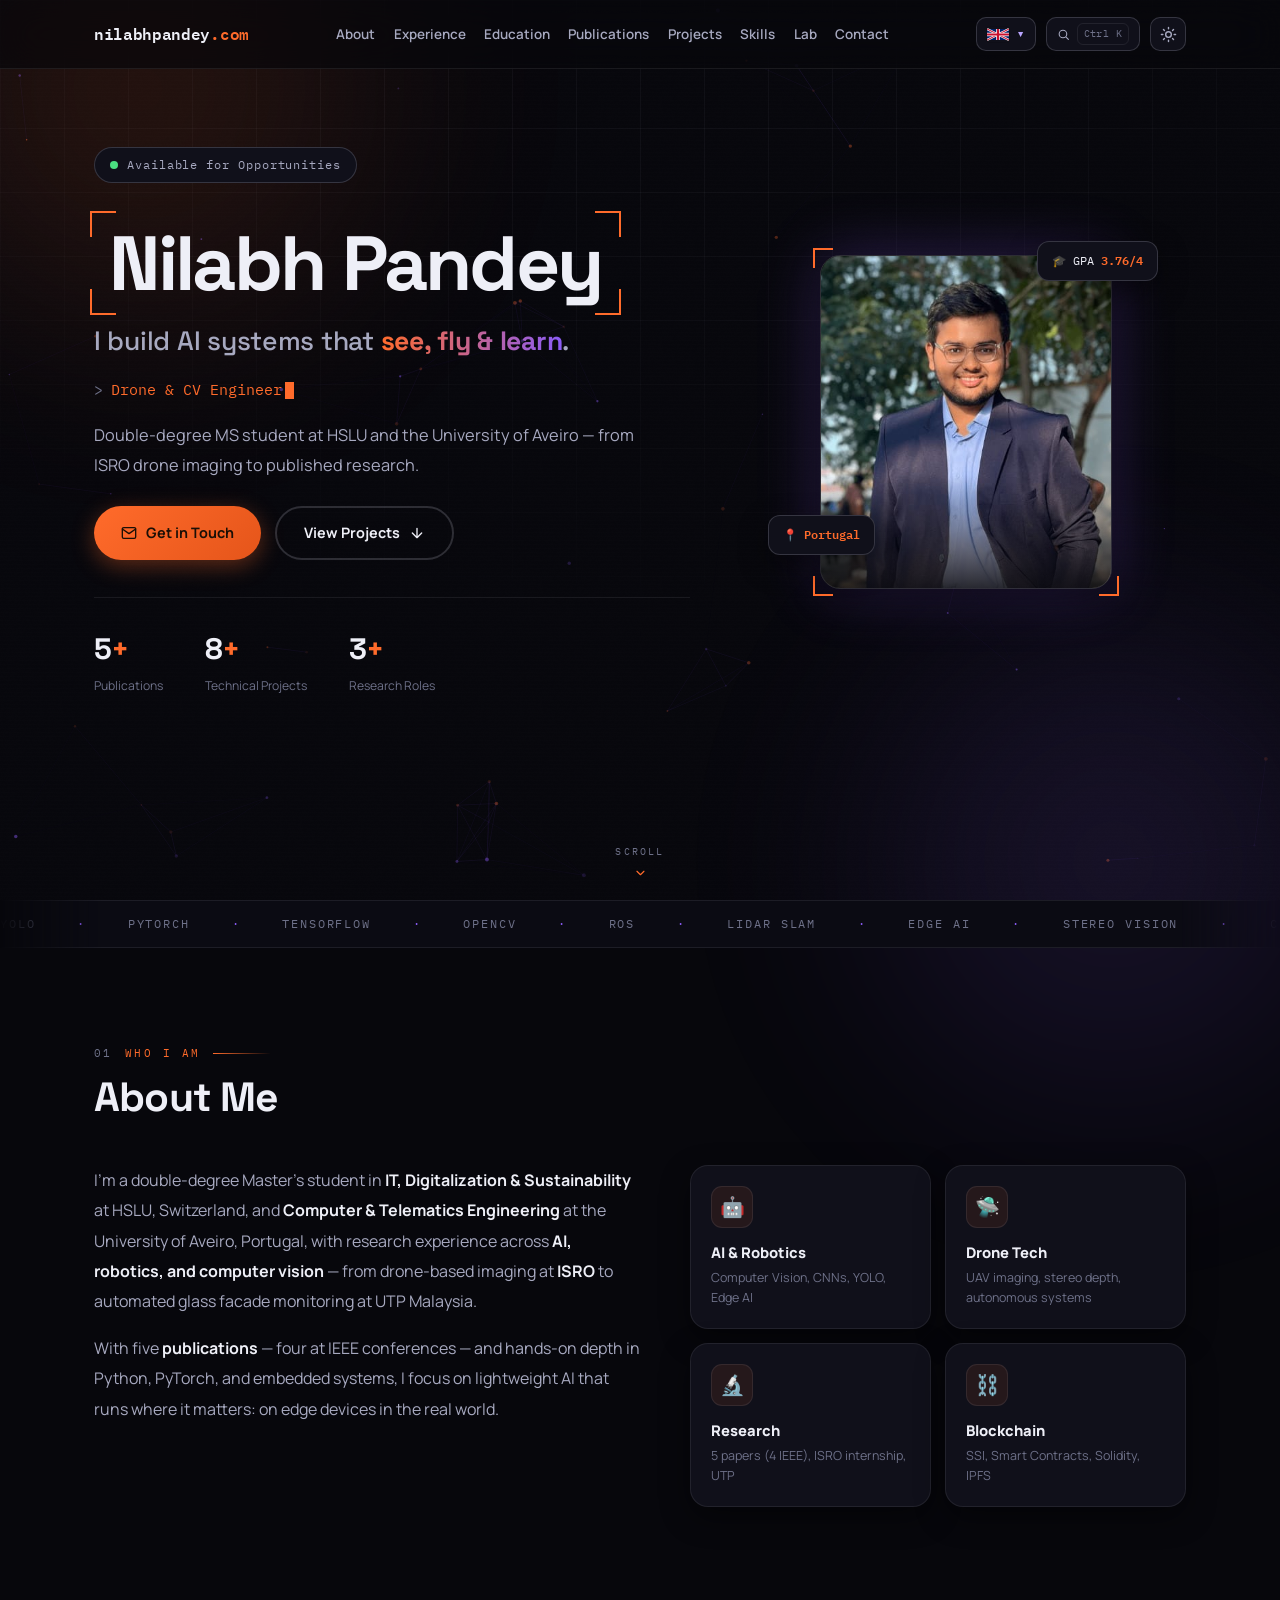
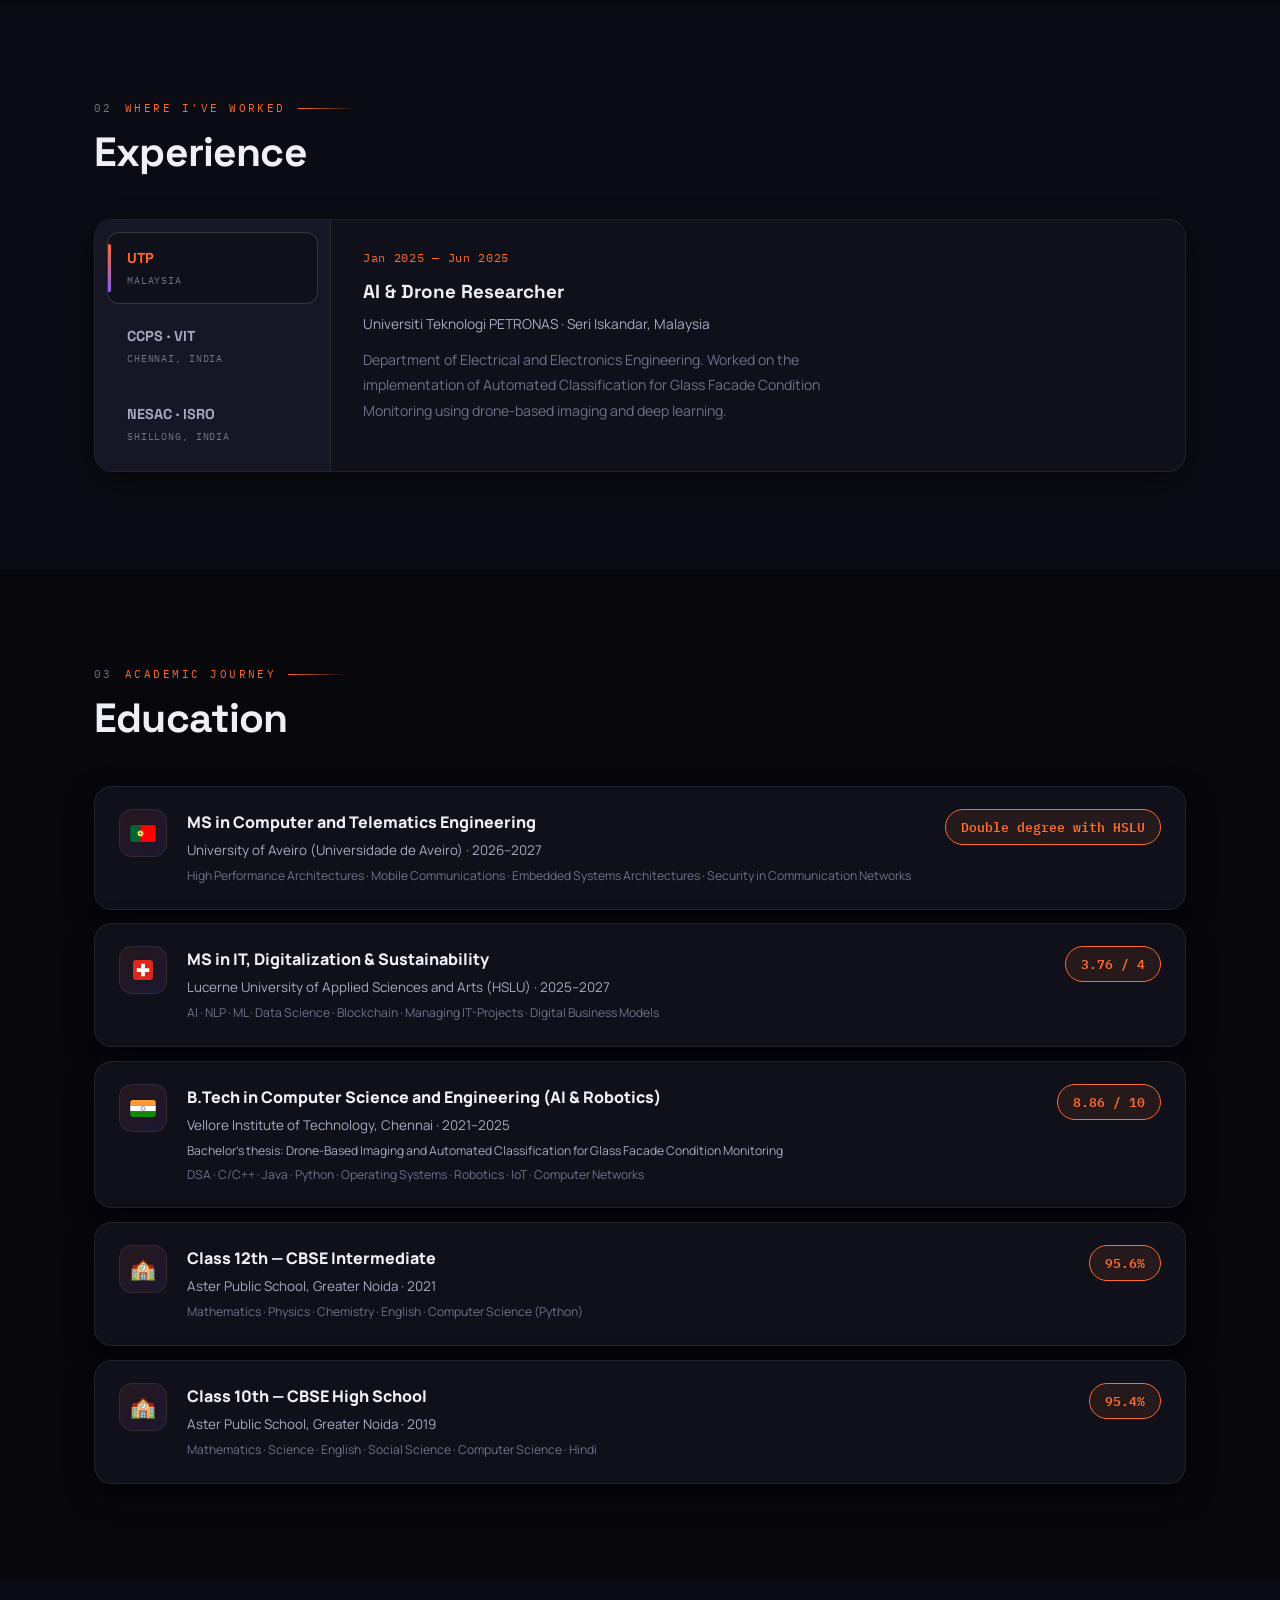
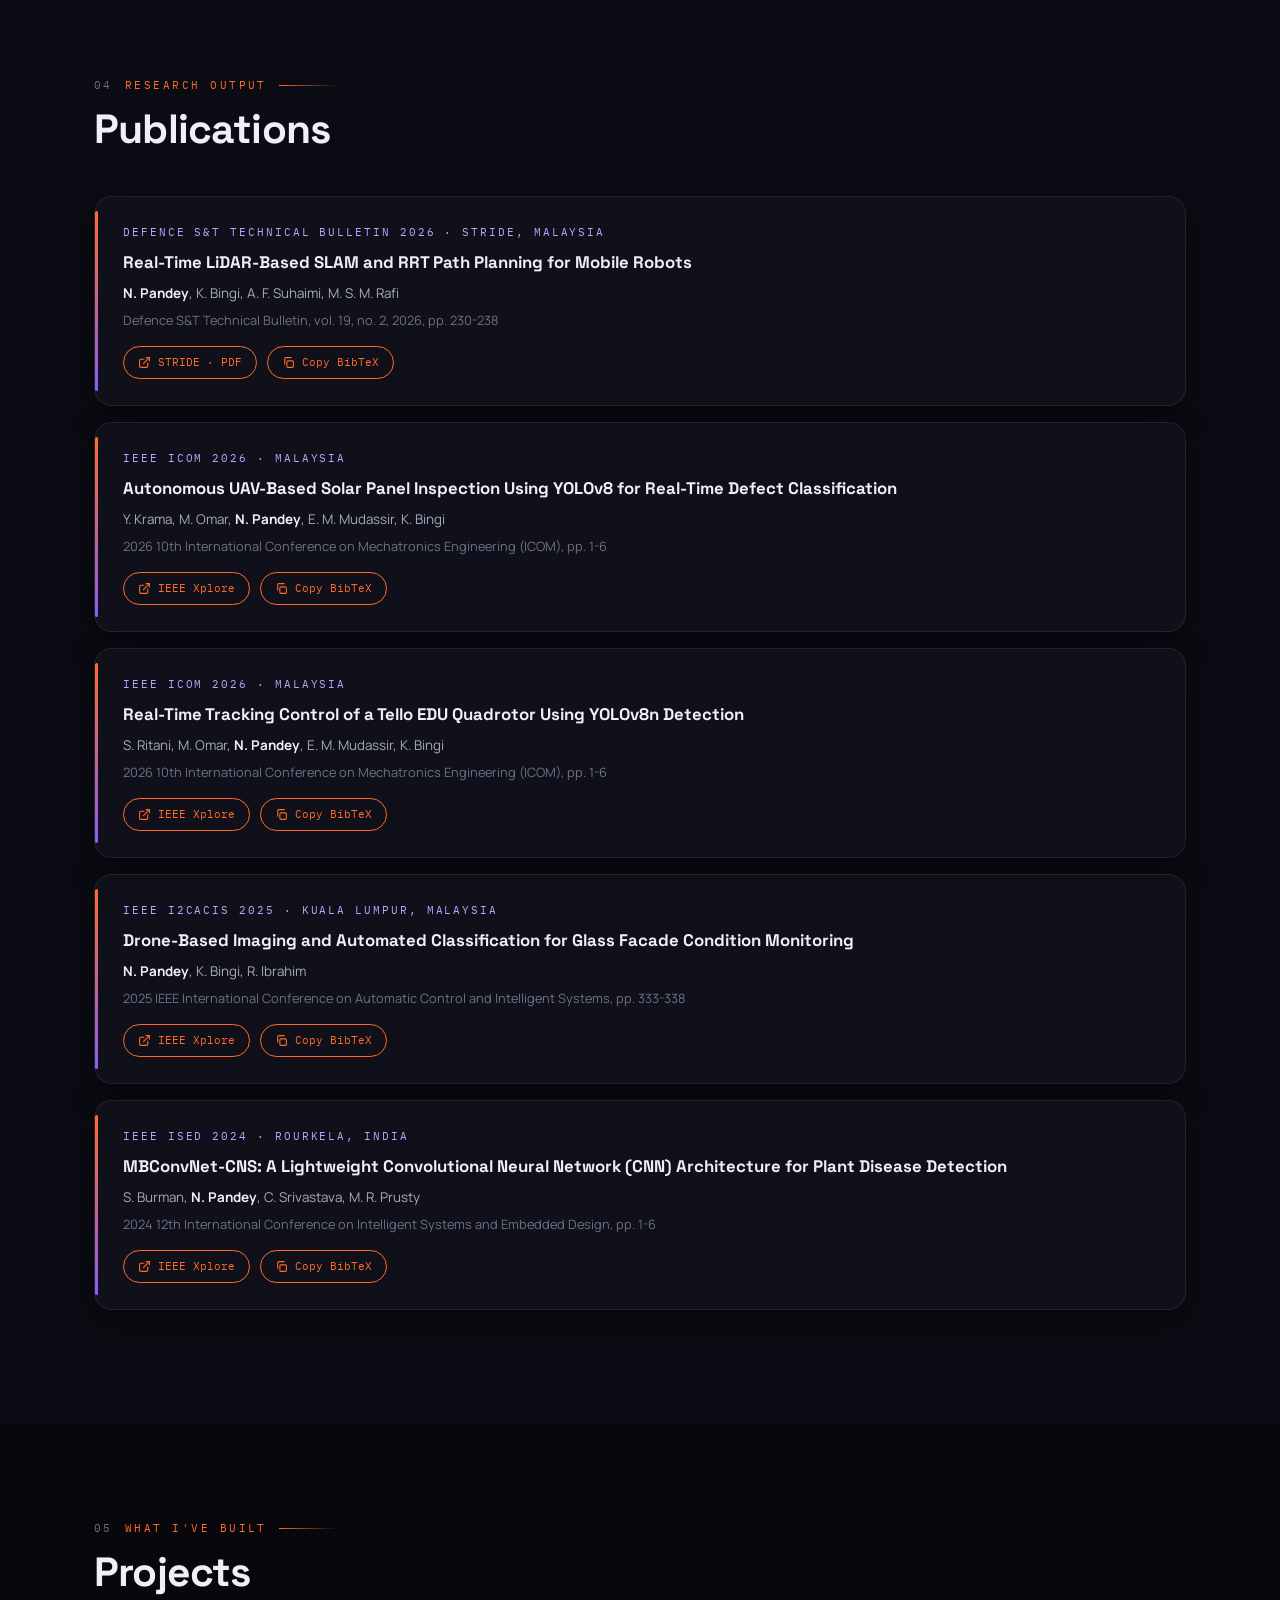
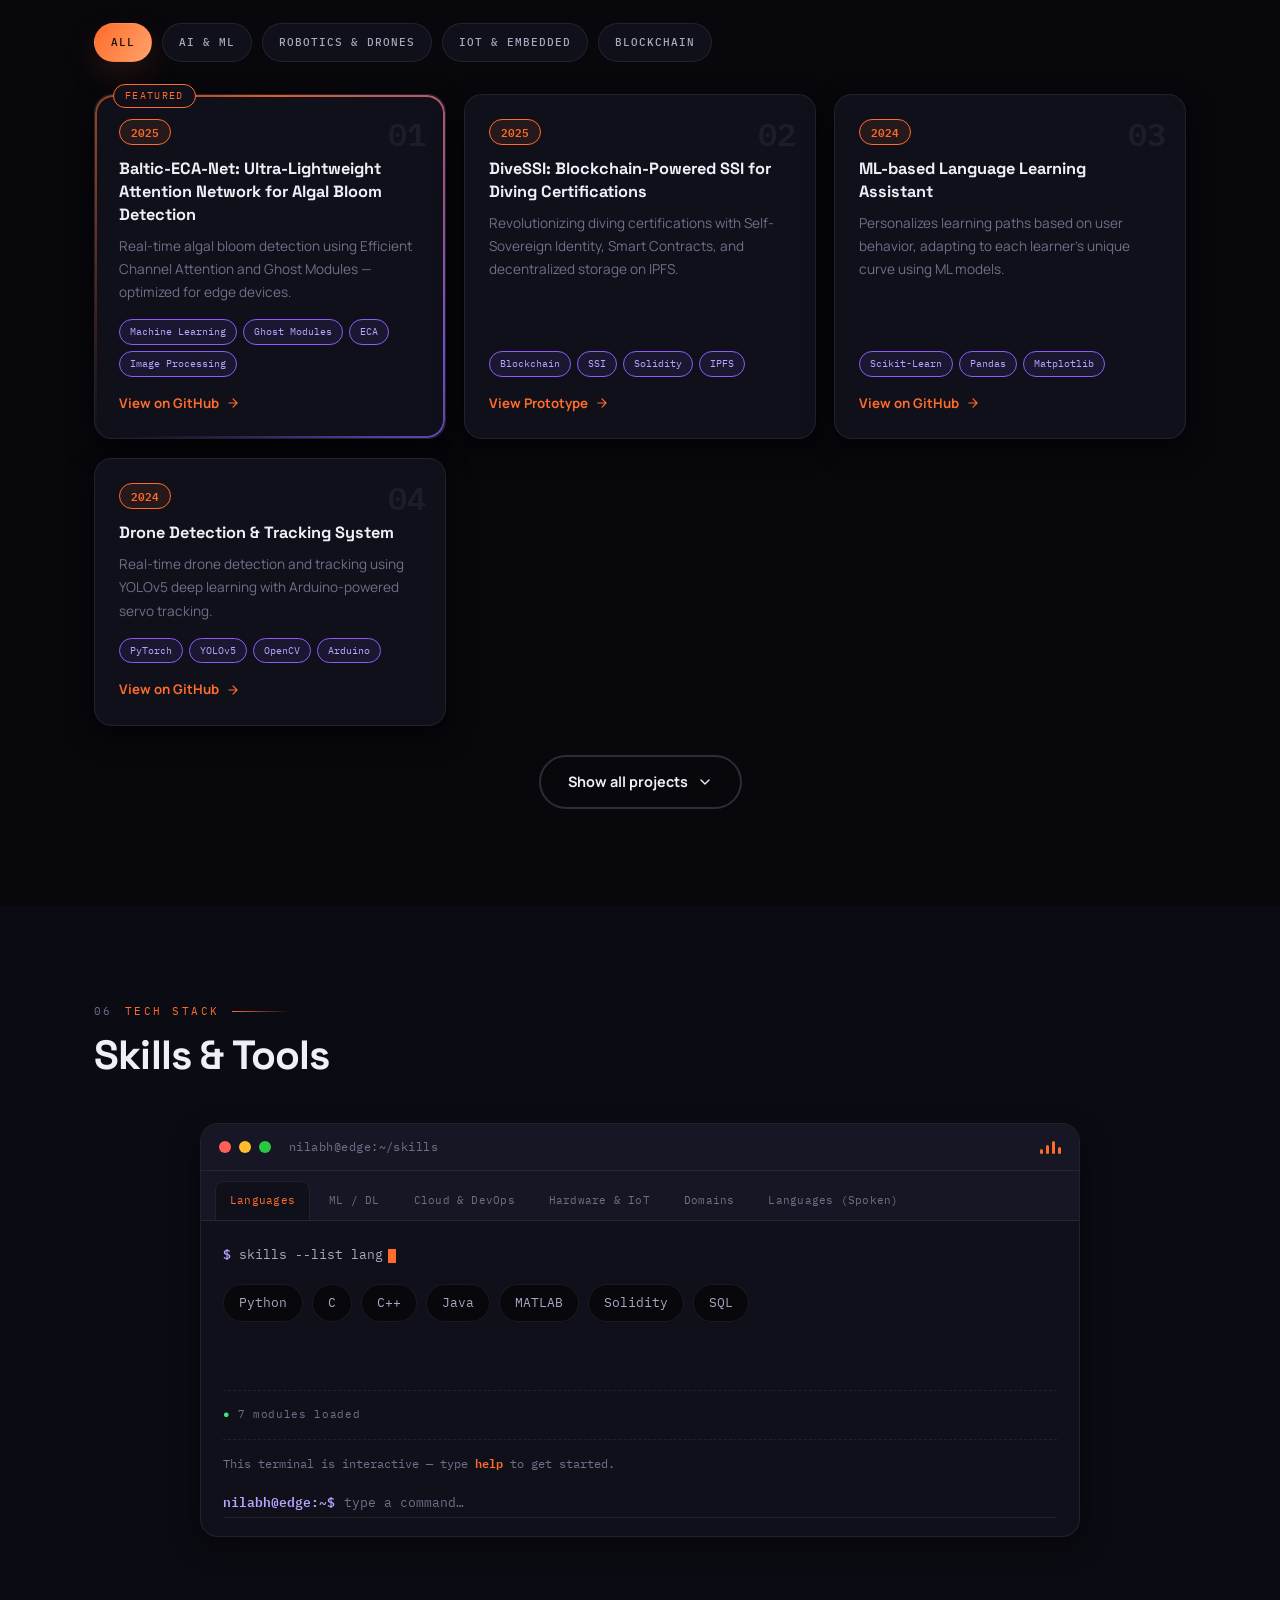
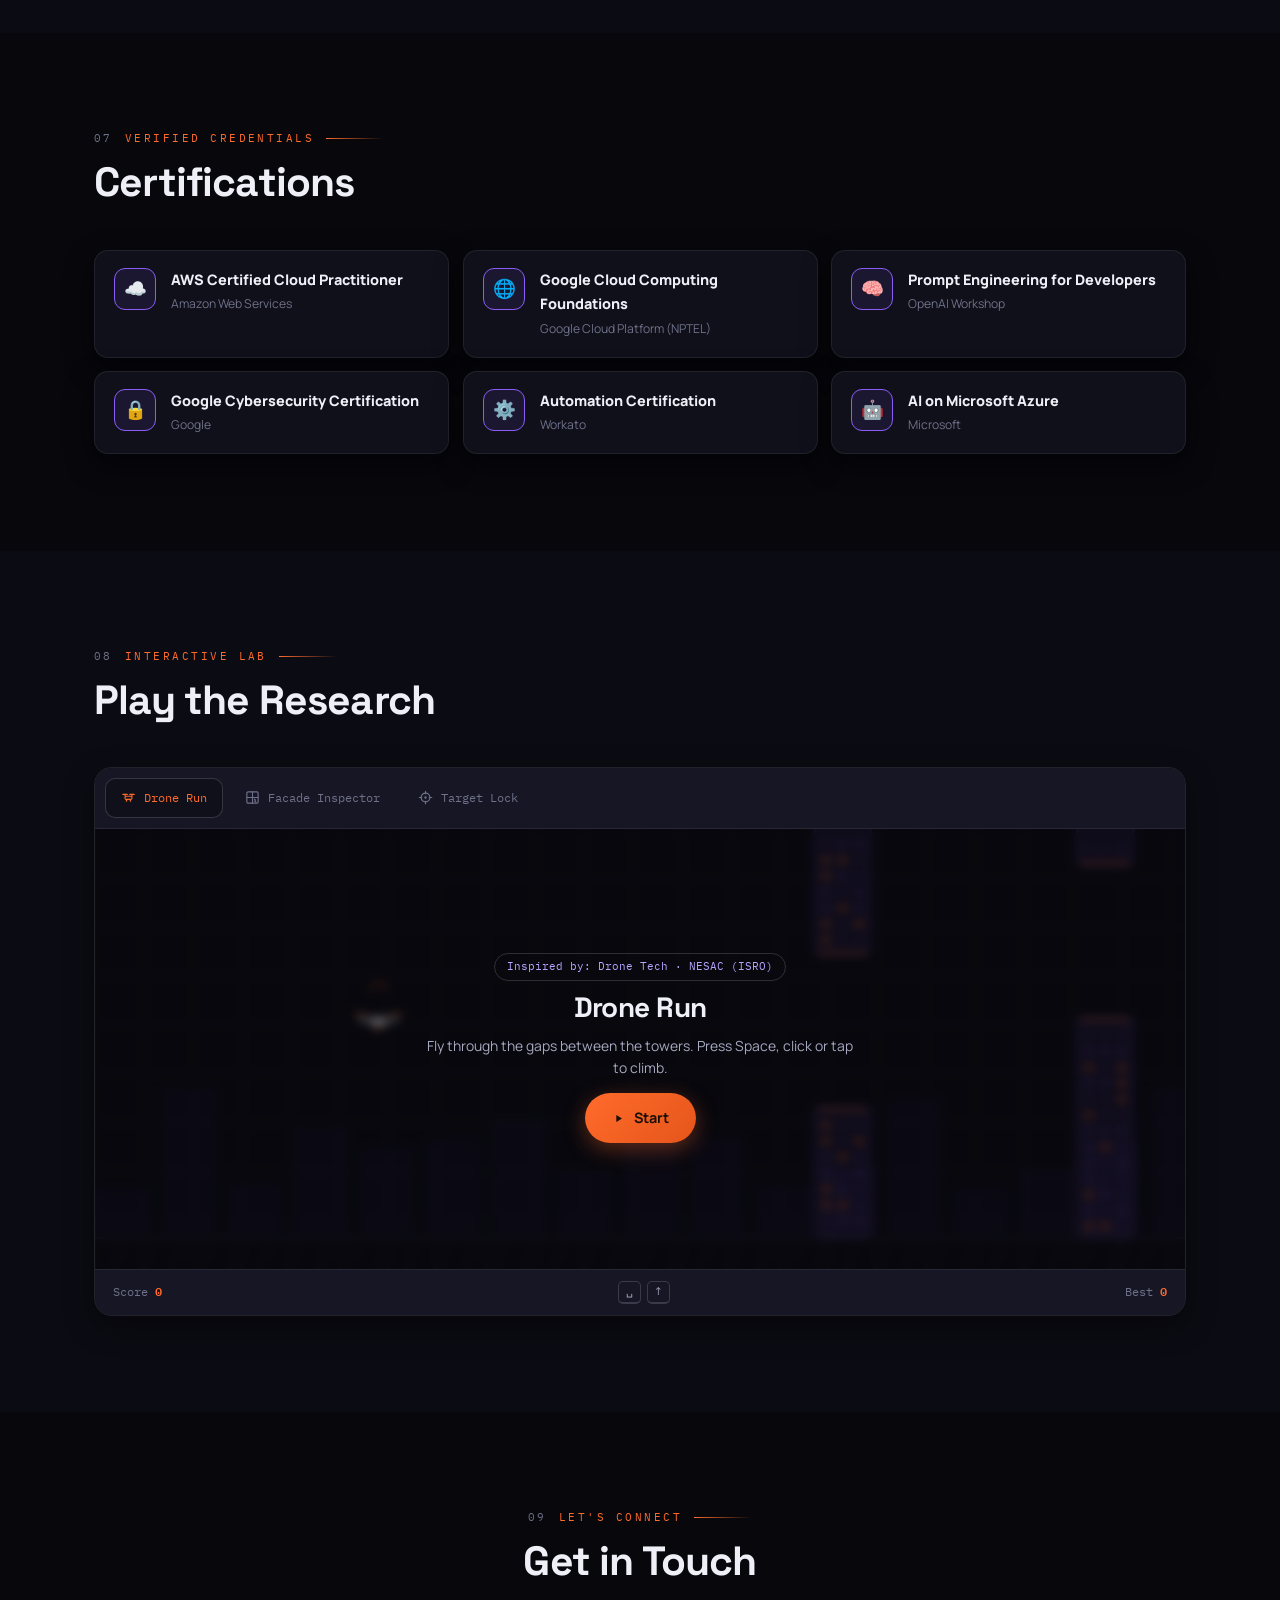
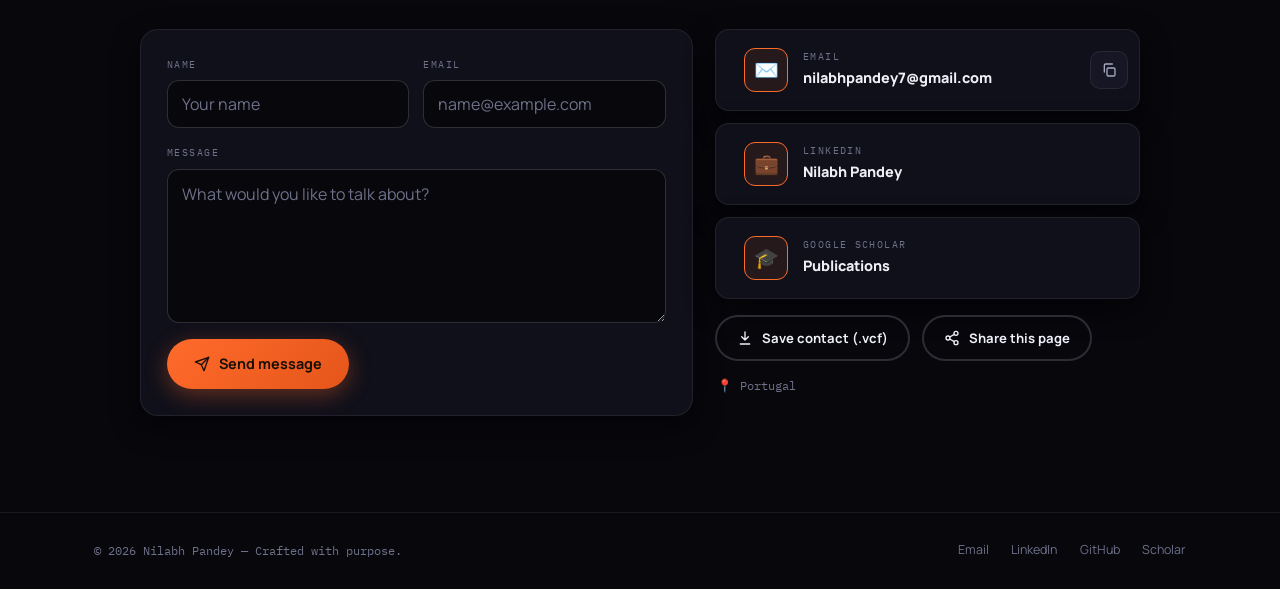
==== commit b5e6a5e9: "Update print statement from 'Hello' to 'Goodbye'" ====
--- a/abc.html
+++ b/abc.html
@@ -19,7 +19,7 @@
     <link rel="preconnect" href="https://fonts.gstatic.com" crossorigin>
     <link href="https://fonts.googleapis.com/css2?family=IBM+Plex+Mono:wght@400;500;600&family=Manrope:wght@400;500;600;700;800&family=Space+Grotesk:wght@400;500;700&display=swap" rel="stylesheet">
     <script type="application/ld+json">
-    {"@context":"https://schema.org","@type":"Person","name":"Nilabh Pandey","url":"https://nilabhpandey.com/","image":"https://nilabhpandey.com/Nilabh_Pandey_Image.jpg","jobTitle":"AI & Robotics Researcher","email":"mailto:nilabhpandey7@gmail.com","address":{"@type":"PostalAddress","addressCountry":"PT"},"affiliation":[{"@type":"CollegeOrUniversity","name":"University of Aveiro"},{"@type":"CollegeOrUniversity","name":"Lucerne University of Applied Sciences and Arts (HSLU)"}],"alumniOf":[{"@type":"CollegeOrUniversity","name":"Vellore Institute of Technology, Chennai"}],"knowsAbout":["Artificial Intelligence","Computer Vision","Robotics","Drone-Based Imaging","Edge AI","LiDAR SLAM","Path Planning","Machine Learning"],"knowsLanguage":["en","de","hi"],"sameAs":["https://linkedin.com/in/nilabh-pandey","https://github.com/pronilabh","https://scholar.google.com/citations?user=j2fS77QAAAAJ"]}
+    {"@context":"https://schema.org","@type":"Person","name":"Nilabh Pandey","url":"https://nilabhpandey.com/","image":"https://nilabhpandey.com/Nilabh_Pandey_Image.jpg","jobTitle":"AI & Robotics Researcher","email":"mailto:nilabhpandey7@gmail.com","address":{"@type":"PostalAddress","addressCountry":"PT"},"affiliation":[{"@type":"CollegeOrUniversity","name":"University of Aveiro"},{"@type":"CollegeOrUniversity","name":"Lucerne University of Applied Sciences and Arts (HSLU)"}],"alumniOf":[{"@type":"CollegeOrUniversity","name":"Vellore Institute of Technology, Chennai"}],"knowsAbout":["Artificial Intelligence","Computer Vision","Object Detection","Robotics","UAV Inspection","Drone-Based Imaging","Edge AI","LiDAR SLAM","Path Planning","Machine Learning"],"knowsLanguage":["en","de","hi"],"sameAs":["https://linkedin.com/in/nilabh-pandey","https://github.com/pronilabh","https://scholar.google.com/citations?user=j2fS77QAAAAJ"]}
     </script>
     <style>
         /* ═══════════ TOKENS ═══════════ */
@@ -306,6 +306,8 @@
         .pub-venue { font-family:var(--font-m); font-size:.67rem; color:var(--violet-2); text-transform:uppercase; letter-spacing:.18em; margin-bottom:9px; }
         .pub-title { font-family:var(--font-d); font-weight:700; font-size:1.05rem; line-height:1.5; margin-bottom:7px; }
         .pub-det { font-size:.8rem; color:var(--muted); }
+        .pub-authors { font-size:.84rem; color:var(--text-2); margin-bottom:5px; }
+        .pub-authors b { color:var(--text); font-weight:700; }
         .pub-doi { display:inline-flex; align-items:center; gap:7px; margin-top:14px; padding:6px 14px;
             font-family:var(--font-m); font-size:.7rem; color:var(--accent); border:1.5px solid var(--accent); border-radius:999px;
             transition:background .3s,box-shadow .3s,transform .3s; }
@@ -871,7 +873,7 @@
                     <a href="#projects" class="btn btn-outline magnetic"><span data-i18n="hero_cta2">View Projects</span><svg viewBox="0 0 24 24"><path d="M12 5v14M5 12l7 7 7-7"/></svg></a>
                 </div>
                 <div class="stats">
-                    <div><div class="stat-n"><span class="count" data-count="3">0</span><em>+</em></div><div class="stat-l" data-i18n="stat_pub">Publications</div></div>
+                    <div><div class="stat-n"><span class="count" data-count="5">0</span><em>+</em></div><div class="stat-l" data-i18n="stat_pub">Publications</div></div>
                     <div><div class="stat-n"><span class="count" data-count="8">0</span><em>+</em></div><div class="stat-l" data-i18n="stat_proj">Technical Projects</div></div>
                     <div><div class="stat-n"><span class="count" data-count="3">0</span><em>+</em></div><div class="stat-l" data-i18n="stat_roles">Research Roles</div></div>
                 </div>
@@ -907,12 +909,12 @@
             <div class="about-grid">
                 <div class="about-text reveal" data-i18n-html="about_text">
                     <p>I'm a double-degree Master's student in <strong>IT, Digitalization &amp; Sustainability</strong> at HSLU, Switzerland, and <strong>Computer &amp; Telematics Engineering</strong> at the University of Aveiro, Portugal, with research experience across <strong>AI, robotics, and computer vision</strong> — from drone-based imaging at <strong>ISRO</strong> to automated glass facade monitoring at UTP Malaysia.</p>
-                    <p>With three <strong>publications</strong> — two at IEEE conferences — and hands-on depth in Python, PyTorch, and embedded systems, I focus on lightweight AI that runs where it matters: on edge devices in the real world.</p>
+                    <p>With five <strong>publications</strong> — four at IEEE conferences — and hands-on depth in Python, PyTorch, and embedded systems, I focus on lightweight AI that runs where it matters: on edge devices in the real world.</p>
                 </div>
                 <div class="hl-grid reveal">
                     <div class="card hov-a hl-card"><div class="hl-icon" aria-hidden="true">&#129302;</div><div class="hl-title" data-i18n="hl_ai">AI &amp; Robotics</div><div class="hl-desc" data-i18n="hl_ai_d">Computer Vision, CNNs, YOLO, Edge AI</div></div>
                     <div class="card hov-a hl-card"><div class="hl-icon" aria-hidden="true">&#128760;</div><div class="hl-title" data-i18n="hl_drone">Drone Tech</div><div class="hl-desc" data-i18n="hl_drone_d">UAV imaging, stereo depth, autonomous systems</div></div>
-                    <div class="card hov-a hl-card"><div class="hl-icon" aria-hidden="true">&#128300;</div><div class="hl-title" data-i18n="hl_research">Research</div><div class="hl-desc" data-i18n="hl_research_d">3 papers (2 IEEE), ISRO internship, UTP</div></div>
+                    <div class="card hov-a hl-card"><div class="hl-icon" aria-hidden="true">&#128300;</div><div class="hl-title" data-i18n="hl_research">Research</div><div class="hl-desc" data-i18n="hl_research_d">5 papers (4 IEEE), ISRO internship, UTP</div></div>
                     <div class="card hov-a hl-card"><div class="hl-icon" aria-hidden="true">&#9939;&#65039;</div><div class="hl-title" data-i18n="hl_bc">Blockchain</div><div class="hl-desc" data-i18n="hl_bc_d">SSI, Smart Contracts, Solidity, IPFS</div></div>
                 </div>
             </div>
@@ -962,9 +964,11 @@
                 <div class="eyebrow"><span class="idx">04</span><span data-i18n="label_pub">Research Output</span></div>
                 <h2 class="title" data-i18n="title_pub">Publications</h2>
             </div>
-            <div class="card hov-v v pub-card reveal"><div class="pub-venue">Defence S&amp;T Technical Bulletin 2026 &middot; STRIDE, Malaysia</div><div class="pub-title" data-i18n="pub0_title">Real-Time LiDAR-Based SLAM and RRT Path Planning for Mobile Robots</div><div class="pub-det" data-i18n="pub0_det">Defence S&amp;T Technical Bulletin, vol. 19, no. 2, 2026, pp. 230-238</div><a href="https://www.stride.gov.my/v1/storage/2026/10/buletin-teknikal-st-2026_vol_19_num_2.pdf" target="_blank" rel="noopener noreferrer" class="pub-doi"><svg viewBox="0 0 24 24"><path d="M18 13v6a2 2 0 01-2 2H5a2 2 0 01-2-2V8a2 2 0 012-2h6"/><path d="M15 3h6v6"/><path d="M10 14L21 3"/></svg>STRIDE &middot; PDF</a><button class="pub-doi pub-bib" type="button" data-bib="pub0" aria-label="Copy BibTeX citation"><svg viewBox="0 0 24 24"><rect x="9" y="9" width="12" height="12" rx="2"/><path d="M5 15V5a2 2 0 0 1 2-2h10"/></svg><span data-i18n="bib_copy">Copy BibTeX</span></button></div>
-            <div class="card hov-v v pub-card reveal"><div class="pub-venue">IEEE I2CACIS 2025 &middot; Kuala Lumpur, Malaysia</div><div class="pub-title" data-i18n="pub1_title">Drone-Based Imaging and Automated Classification for Glass Facade Condition Monitoring</div><div class="pub-det" data-i18n="pub1_det">2025 IEEE International Conference on Automatic Control and Intelligent Systems, pp. 333-338</div><a href="https://doi.org/10.1109/I2CACIS65476.2025.11101021" target="_blank" rel="noopener noreferrer" class="pub-doi"><svg viewBox="0 0 24 24"><path d="M18 13v6a2 2 0 01-2 2H5a2 2 0 01-2-2V8a2 2 0 012-2h6"/><path d="M15 3h6v6"/><path d="M10 14L21 3"/></svg>IEEE Xplore</a><button class="pub-doi pub-bib" type="button" data-bib="pub1" aria-label="Copy BibTeX citation"><svg viewBox="0 0 24 24"><rect x="9" y="9" width="12" height="12" rx="2"/><path d="M5 15V5a2 2 0 0 1 2-2h10"/></svg><span data-i18n="bib_copy">Copy BibTeX</span></button></div>
-            <div class="card hov-v v pub-card reveal"><div class="pub-venue">IEEE ISED 2024 &middot; Rourkela, India</div><div class="pub-title" data-i18n="pub2_title">MBConvNet-CNS: A Lightweight Convolutional Neural Network (CNN) Architecture for Plant Disease Detection</div><div class="pub-det" data-i18n="pub2_det">2024 12th International Conference on Intelligent Systems and Embedded Design, pp. 1-6</div><a href="https://doi.org/10.1109/ISED63599.2024.10957590" target="_blank" rel="noopener noreferrer" class="pub-doi"><svg viewBox="0 0 24 24"><path d="M18 13v6a2 2 0 01-2 2H5a2 2 0 01-2-2V8a2 2 0 012-2h6"/><path d="M15 3h6v6"/><path d="M10 14L21 3"/></svg>IEEE Xplore</a><button class="pub-doi pub-bib" type="button" data-bib="pub2" aria-label="Copy BibTeX citation"><svg viewBox="0 0 24 24"><rect x="9" y="9" width="12" height="12" rx="2"/><path d="M5 15V5a2 2 0 0 1 2-2h10"/></svg><span data-i18n="bib_copy">Copy BibTeX</span></button></div>
+            <div class="card hov-v v pub-card reveal"><div class="pub-venue">Defence S&amp;T Technical Bulletin 2026 &middot; STRIDE, Malaysia</div><div class="pub-title" data-i18n="pub0_title">Real-Time LiDAR-Based SLAM and RRT Path Planning for Mobile Robots</div><div class="pub-authors"><b>N. Pandey</b>, K. Bingi, A. F. Suhaimi, M. S. M. Rafi</div><div class="pub-det" data-i18n="pub0_det">Defence S&amp;T Technical Bulletin, vol. 19, no. 2, 2026, pp. 230-238</div><a href="https://www.stride.gov.my/v1/storage/2026/10/buletin-teknikal-st-2026_vol_19_num_2.pdf" target="_blank" rel="noopener noreferrer" class="pub-doi"><svg viewBox="0 0 24 24"><path d="M18 13v6a2 2 0 01-2 2H5a2 2 0 01-2-2V8a2 2 0 012-2h6"/><path d="M15 3h6v6"/><path d="M10 14L21 3"/></svg>STRIDE &middot; PDF</a><button class="pub-doi pub-bib" type="button" data-bib="pub0" aria-label="Copy BibTeX citation"><svg viewBox="0 0 24 24"><rect x="9" y="9" width="12" height="12" rx="2"/><path d="M5 15V5a2 2 0 0 1 2-2h10"/></svg><span data-i18n="bib_copy">Copy BibTeX</span></button></div>
+            <div class="card hov-v v pub-card reveal"><div class="pub-venue">IEEE ICOM 2026 &middot; Malaysia</div><div class="pub-title" data-i18n="pub3_title">Autonomous UAV-Based Solar Panel Inspection Using YOLOv8 for Real-Time Defect Classification</div><div class="pub-authors">Y. Krama, M. Omar, <b>N. Pandey</b>, E. M. Mudassir, K. Bingi</div><div class="pub-det" data-i18n="pub3_det">2026 10th International Conference on Mechatronics Engineering (ICOM), pp. 1-6</div><a href="https://ieeexplore.ieee.org/abstract/document/11726300" target="_blank" rel="noopener noreferrer" class="pub-doi"><svg viewBox="0 0 24 24"><path d="M18 13v6a2 2 0 01-2 2H5a2 2 0 01-2-2V8a2 2 0 012-2h6"/><path d="M15 3h6v6"/><path d="M10 14L21 3"/></svg>IEEE Xplore</a><button class="pub-doi pub-bib" type="button" data-bib="pub3" aria-label="Copy BibTeX citation"><svg viewBox="0 0 24 24"><rect x="9" y="9" width="12" height="12" rx="2"/><path d="M5 15V5a2 2 0 0 1 2-2h10"/></svg><span data-i18n="bib_copy">Copy BibTeX</span></button></div>
+            <div class="card hov-v v pub-card reveal"><div class="pub-venue">IEEE ICOM 2026 &middot; Malaysia</div><div class="pub-title" data-i18n="pub4_title">Real-Time Tracking Control of a Tello EDU Quadrotor Using YOLOv8n Detection</div><div class="pub-authors">S. Ritani, M. Omar, <b>N. Pandey</b>, E. M. Mudassir, K. Bingi</div><div class="pub-det" data-i18n="pub4_det">2026 10th International Conference on Mechatronics Engineering (ICOM), pp. 1-6</div><a href="https://ieeexplore.ieee.org/abstract/document/11726256" target="_blank" rel="noopener noreferrer" class="pub-doi"><svg viewBox="0 0 24 24"><path d="M18 13v6a2 2 0 01-2 2H5a2 2 0 01-2-2V8a2 2 0 012-2h6"/><path d="M15 3h6v6"/><path d="M10 14L21 3"/></svg>IEEE Xplore</a><button class="pub-doi pub-bib" type="button" data-bib="pub4" aria-label="Copy BibTeX citation"><svg viewBox="0 0 24 24"><rect x="9" y="9" width="12" height="12" rx="2"/><path d="M5 15V5a2 2 0 0 1 2-2h10"/></svg><span data-i18n="bib_copy">Copy BibTeX</span></button></div>
+            <div class="card hov-v v pub-card reveal"><div class="pub-venue">IEEE I2CACIS 2025 &middot; Kuala Lumpur, Malaysia</div><div class="pub-title" data-i18n="pub1_title">Drone-Based Imaging and Automated Classification for Glass Facade Condition Monitoring</div><div class="pub-authors"><b>N. Pandey</b>, K. Bingi, R. Ibrahim</div><div class="pub-det" data-i18n="pub1_det">2025 IEEE International Conference on Automatic Control and Intelligent Systems, pp. 333-338</div><a href="https://doi.org/10.1109/I2CACIS65476.2025.11101021" target="_blank" rel="noopener noreferrer" class="pub-doi"><svg viewBox="0 0 24 24"><path d="M18 13v6a2 2 0 01-2 2H5a2 2 0 01-2-2V8a2 2 0 012-2h6"/><path d="M15 3h6v6"/><path d="M10 14L21 3"/></svg>IEEE Xplore</a><button class="pub-doi pub-bib" type="button" data-bib="pub1" aria-label="Copy BibTeX citation"><svg viewBox="0 0 24 24"><rect x="9" y="9" width="12" height="12" rx="2"/><path d="M5 15V5a2 2 0 0 1 2-2h10"/></svg><span data-i18n="bib_copy">Copy BibTeX</span></button></div>
+            <div class="card hov-v v pub-card reveal"><div class="pub-venue">IEEE ISED 2024 &middot; Rourkela, India</div><div class="pub-title" data-i18n="pub2_title">MBConvNet-CNS: A Lightweight Convolutional Neural Network (CNN) Architecture for Plant Disease Detection</div><div class="pub-authors">S. Burman, <b>N. Pandey</b>, C. Srivastava, M. R. Prusty</div><div class="pub-det" data-i18n="pub2_det">2024 12th International Conference on Intelligent Systems and Embedded Design, pp. 1-6</div><a href="https://doi.org/10.1109/ISED63599.2024.10957590" target="_blank" rel="noopener noreferrer" class="pub-doi"><svg viewBox="0 0 24 24"><path d="M18 13v6a2 2 0 01-2 2H5a2 2 0 01-2-2V8a2 2 0 012-2h6"/><path d="M15 3h6v6"/><path d="M10 14L21 3"/></svg>IEEE Xplore</a><button class="pub-doi pub-bib" type="button" data-bib="pub2" aria-label="Copy BibTeX citation"><svg viewBox="0 0 24 24"><rect x="9" y="9" width="12" height="12" rx="2"/><path d="M5 15V5a2 2 0 0 1 2-2h10"/></svg><span data-i18n="bib_copy">Copy BibTeX</span></button></div>
         </div>
     </section>
 
@@ -1180,10 +1184,10 @@
         stat_pub: "Publications", stat_proj: "Technical Projects", stat_roles: "Research Roles",
         badge_loc: "Portugal",
         label_about: "Who I Am", title_about: "About Me",
-        about_text: "<p>I'm a double-degree Master's student in <strong>IT, Digitalization &amp; Sustainability</strong> at HSLU, Switzerland, and <strong>Computer &amp; Telematics Engineering</strong> at the University of Aveiro, Portugal, with research experience across <strong>AI, robotics, and computer vision</strong> — from drone-based imaging at <strong>ISRO</strong> to automated glass facade monitoring at UTP Malaysia.</p><p>With three <strong>publications</strong> — two at IEEE conferences — and hands-on depth in Python, PyTorch, and embedded systems, I focus on lightweight AI that runs where it matters: on edge devices in the real world.</p>",
+        about_text: "<p>I'm a double-degree Master's student in <strong>IT, Digitalization &amp; Sustainability</strong> at HSLU, Switzerland, and <strong>Computer &amp; Telematics Engineering</strong> at the University of Aveiro, Portugal, with research experience across <strong>AI, robotics, and computer vision</strong> — from drone-based imaging at <strong>ISRO</strong> to automated glass facade monitoring at UTP Malaysia.</p><p>With five <strong>publications</strong> — four at IEEE conferences — and hands-on depth in Python, PyTorch, and embedded systems, I focus on lightweight AI that runs where it matters: on edge devices in the real world.</p>",
         hl_ai: "AI & Robotics", hl_ai_d: "Computer Vision, CNNs, YOLO, Edge AI",
         hl_drone: "Drone Tech", hl_drone_d: "UAV imaging, stereo depth, autonomous systems",
-        hl_research: "Research", hl_research_d: "3 papers (2 IEEE), ISRO internship, UTP",
+        hl_research: "Research", hl_research_d: "5 papers (4 IEEE), ISRO internship, UTP",
         hl_bc: "Blockchain", hl_bc_d: "SSI, Smart Contracts, Solidity, IPFS",
         label_exp: "Where I've Worked", title_exp: "Experience",
         exp1_role: "AI & Drone Researcher", exp1_desc: "Department of Electrical and Electronics Engineering. Worked on the implementation of Automated Classification for Glass Facade Condition Monitoring using drone-based imaging and deep learning.",
@@ -1223,6 +1227,7 @@
         f_all: "All", f_ai: "AI & ML", f_rob: "Robotics & Drones", f_iot: "IoT & Embedded", f_bc: "Blockchain", p_more: "Show all projects", p_less: "Show less", bib_copy: "Copy BibTeX", cp_placeholder: "Type a command or search…", cp_nav: "Navigate", cp_actions: "Actions", cp_lang: "Language", cp_links: "Links", cp_theme: "Toggle theme", cp_pdf: "Save as PDF", cp_empty: "No results", cp_hint: "↑↓ navigate · ↵ select · esc close",
         nav_lab: "Lab", label_lab: "Interactive Lab", title_lab: "Play the Research", g_drone: "Drone Run", g_facade: "Facade Inspector", g_track: "Target Lock", g_drone_d: "Fly through the gaps between the towers. Press Space, click or tap to climb.", g_facade_d: "Find every cracked glass panel before time runs out. Reflections are not cracks.", g_track_d: "Keep the crosshair on the drone for 20 seconds. Use your mouse, drag, or the arrow keys.", g_insp: "Inspired by", g_start: "Start", g_again: "Play again", g_resume: "Resume", g_paused: "Paused", g_over: "Game over", g_score: "Score", g_best: "Best", g_new: "New best!", g_prec: "Precision", g_rec: "Recall", g_acc: "Tracking accuracy", g_konami: "Cheat code accepted — gold drone unlocked", cp_vcard: "Save contact (.vcf)", cp_share: "Share this page", cp_term: "Open terminal", link_copied: "Link copied!", sh_intro: "This terminal is interactive — type <b>help</b> to get started.", sh_ph: "type a command…", sh_nf: "command not found", sh_cmds: "Available commands", sh_clear: "Clear the terminal", sh_neo: "System info", sh_usage: "Usage", sh_sudo: "Nice try. Root access requires an interview first.", sh_hire: "Excellent choice — opening your email app…",
         edu0_deg: "MS in Computer and Telematics Engineering", edu_dd: "Double degree with HSLU", edu_thesis: "Bachelor's thesis:", pub0_title: "Real-Time LiDAR-Based SLAM and RRT Path Planning for Mobile Robots", pub0_det: "Defence S&T Technical Bulletin, vol. 19, no. 2, 2026, pp. 230-238", f_name: "Name", f_msg: "Message", f_ph_name: "Your name", f_ph_msg: "What would you like to talk about?", f_send: "Send message", f_sending: "Sending…", f_ok: "Thanks — your message is on its way. I'll get back to you soon.", f_err: "The message couldn't be sent. Please email me directly:", f_mailto: "Opening your email app with your message…",
+        pub3_title: "Autonomous UAV-Based Solar Panel Inspection Using YOLOv8 for Real-Time Defect Classification", pub3_det: "2026 10th International Conference on Mechatronics Engineering (ICOM), pp. 1-6", pub4_title: "Real-Time Tracking Control of a Tello EDU Quadrotor Using YOLOv8n Detection", pub4_det: "2026 10th International Conference on Mechatronics Engineering (ICOM), pp. 1-6",
         copied: "Copied!", copy_email: "Copy email", xt_loaded: "modules loaded",
         logo_name: "nilabhpandey", name_full: "Nilabh Pandey", alt_photo: "Nilabh Pandey smiling outdoors, wearing a navy blazer over a light blue shirt", footer_note: "Crafted with purpose.", btt: "Back to top"
     },
@@ -1237,10 +1242,10 @@
         stat_pub: "Publikationen", stat_proj: "Technische Projekte", stat_roles: "Forschungsstellen",
         badge_loc: "Portugal",
         label_about: "Wer ich bin", title_about: "Über mich",
-        about_text: "<p>Ich bin Masterstudent im Doppelabschluss: <strong>IT, Digitalisierung &amp; Nachhaltigkeit</strong> an der HSLU, Schweiz, und <strong>Computer- und Telematiktechnik</strong> an der Universität Aveiro, Portugal — mit Forschungserfahrung in <strong>KI, Robotik und Computer Vision</strong>, von drohnengestützter Bildgebung bei <strong>ISRO</strong> bis zur automatisierten Glasfassaden-Überwachung an der UTP in Malaysia.</p><p>Mit drei <strong>Publikationen</strong> — davon zwei auf IEEE-Konferenzen — und praktischer Tiefe in Python, PyTorch und eingebetteten Systemen konzentriere ich mich auf leichtgewichtige KI, die dort läuft, wo es zählt: auf Edge-Geräten in der realen Welt.</p>",
+        about_text: "<p>Ich bin Masterstudent im Doppelabschluss: <strong>IT, Digitalisierung &amp; Nachhaltigkeit</strong> an der HSLU, Schweiz, und <strong>Computer- und Telematiktechnik</strong> an der Universität Aveiro, Portugal — mit Forschungserfahrung in <strong>KI, Robotik und Computer Vision</strong>, von drohnengestützter Bildgebung bei <strong>ISRO</strong> bis zur automatisierten Glasfassaden-Überwachung an der UTP in Malaysia.</p><p>Mit fünf <strong>Publikationen</strong> — davon vier auf IEEE-Konferenzen — und praktischer Tiefe in Python, PyTorch und eingebetteten Systemen konzentriere ich mich auf leichtgewichtige KI, die dort läuft, wo es zählt: auf Edge-Geräten in der realen Welt.</p>",
         hl_ai: "KI & Robotik", hl_ai_d: "Computer Vision, CNNs, YOLO, Edge-KI",
         hl_drone: "Drohnentechnik", hl_drone_d: "UAV-Bildgebung, Stereo-Tiefe, autonome Systeme",
-        hl_research: "Forschung", hl_research_d: "3 Paper (2 IEEE), ISRO-Praktikum, UTP",
+        hl_research: "Forschung", hl_research_d: "5 Paper (4 IEEE), ISRO-Praktikum, UTP",
         hl_bc: "Blockchain", hl_bc_d: "SSI, Smart Contracts, Solidity, IPFS",
         label_exp: "Wo ich gearbeitet habe", title_exp: "Erfahrung",
         exp1_role: "KI- & Drohnen-Forscher", exp1_desc: "Fakultät für Elektrotechnik und Elektronik. Implementierung einer automatisierten Klassifikation zur Zustandsüberwachung von Glasfassaden mittels drohnengestützter Bildgebung und Deep Learning.",
@@ -1280,6 +1285,7 @@
         f_all: "Alle", f_ai: "KI & ML", f_rob: "Robotik & Drohnen", f_iot: "IoT & Embedded", f_bc: "Blockchain", p_more: "Alle Projekte anzeigen", p_less: "Weniger anzeigen", bib_copy: "BibTeX kopieren", cp_placeholder: "Befehl eingeben oder suchen…", cp_nav: "Navigation", cp_actions: "Aktionen", cp_lang: "Sprache", cp_links: "Links", cp_theme: "Design wechseln", cp_pdf: "Als PDF speichern", cp_empty: "Keine Ergebnisse", cp_hint: "↑↓ navigieren · ↵ auswählen · esc schliessen",
         nav_lab: "Labor", label_lab: "Interaktives Labor", title_lab: "Forschung zum Mitspielen", g_drone: "Drohnenflug", g_facade: "Fassaden-Inspektor", g_track: "Zielerfassung", g_drone_d: "Fliege durch die Lücken zwischen den Türmen. Leertaste, Klick oder Tippen lässt dich steigen.", g_facade_d: "Finde alle gesprungenen Glasscheiben, bevor die Zeit abläuft. Spiegelungen sind keine Risse.", g_track_d: "Halte das Fadenkreuz 20 Sekunden lang auf der Drohne. Mit Maus, Ziehen oder Pfeiltasten.", g_insp: "Inspiriert von", g_start: "Starten", g_again: "Nochmal spielen", g_resume: "Fortsetzen", g_paused: "Pausiert", g_over: "Spiel vorbei", g_score: "Punkte", g_best: "Rekord", g_new: "Neuer Rekord!", g_prec: "Präzision", g_rec: "Recall", g_acc: "Tracking-Genauigkeit", g_konami: "Cheatcode akzeptiert — goldene Drohne freigeschaltet", cp_vcard: "Kontakt speichern (.vcf)", cp_share: "Seite teilen", cp_term: "Terminal öffnen", link_copied: "Link kopiert!", sh_intro: "Dieses Terminal ist interaktiv — tippe <b>help</b>, um loszulegen.", sh_ph: "Befehl eingeben…", sh_nf: "Befehl nicht gefunden", sh_cmds: "Verfügbare Befehle", sh_clear: "Terminal leeren", sh_neo: "Systeminfo", sh_usage: "Verwendung", sh_sudo: "Netter Versuch. Root-Zugriff gibt es erst nach einem Vorstellungsgespräch.", sh_hire: "Ausgezeichnete Wahl — dein E-Mail-Programm wird geöffnet…",
         edu0_deg: "MS in Computer- und Telematiktechnik", edu_dd: "Doppelabschluss mit der HSLU", edu_thesis: "Bachelorarbeit:", pub0_title: "Echtzeit-SLAM auf LiDAR-Basis und RRT-Pfadplanung für mobile Roboter", pub0_det: "Defence S&T Technical Bulletin, Bd. 19, Nr. 2, 2026, S. 230-238", f_name: "Name", f_msg: "Nachricht", f_ph_name: "Dein Name", f_ph_msg: "Worüber möchtest du sprechen?", f_send: "Nachricht senden", f_sending: "Wird gesendet…", f_ok: "Danke — deine Nachricht ist unterwegs. Ich melde mich bald.", f_err: "Die Nachricht konnte nicht gesendet werden. Schreib mir direkt:", f_mailto: "Dein E-Mail-Programm wird mit deiner Nachricht geöffnet…",
+        pub3_title: "Autonome UAV-gestützte Solarmodul-Inspektion mit YOLOv8 zur Echtzeit-Fehlerklassifikation", pub3_det: "2026 10th International Conference on Mechatronics Engineering (ICOM), S. 1-6", pub4_title: "Echtzeit-Tracking-Regelung eines Tello-EDU-Quadrocopters mit YOLOv8n-Erkennung", pub4_det: "2026 10th International Conference on Mechatronics Engineering (ICOM), S. 1-6",
         copied: "Kopiert!", copy_email: "E-Mail kopieren", xt_loaded: "Module geladen",
         logo_name: "nilabhpandey", name_full: "Nilabh Pandey", alt_photo: "Nilabh Pandey lächelt im Freien, in marineblauem Blazer und hellblauem Hemd", footer_note: "Mit Sorgfalt gebaut.", btt: "Nach oben"
     },
@@ -1294,10 +1300,10 @@
         stat_pub: "Publications", stat_proj: "Projets techniques", stat_roles: "Postes de recherche",
         badge_loc: "Portugal",
         label_about: "Qui suis-je", title_about: "À propos de moi",
-        about_text: "<p>Je suis étudiant en double diplôme de Master : <strong>IT, Digitalisation &amp; Durabilité</strong> à la HSLU, en Suisse, et <strong>ingénierie informatique et télématique</strong> à l'Université d'Aveiro, au Portugal — avec une expérience de recherche en <strong>IA, robotique et vision par ordinateur</strong>, de l'imagerie par drone à l'<strong>ISRO</strong> à la surveillance automatisée de façades vitrées à l'UTP en Malaisie.</p><p>Avec trois <strong>publications</strong> — dont deux en conférences IEEE — et une solide pratique de Python, PyTorch et des systèmes embarqués, je me concentre sur une IA légère qui tourne là où ça compte : sur des appareils embarqués, dans le monde réel.</p>",
+        about_text: "<p>Je suis étudiant en double diplôme de Master : <strong>IT, Digitalisation &amp; Durabilité</strong> à la HSLU, en Suisse, et <strong>ingénierie informatique et télématique</strong> à l'Université d'Aveiro, au Portugal — avec une expérience de recherche en <strong>IA, robotique et vision par ordinateur</strong>, de l'imagerie par drone à l'<strong>ISRO</strong> à la surveillance automatisée de façades vitrées à l'UTP en Malaisie.</p><p>Avec cinq <strong>publications</strong> — dont quatre en conférences IEEE — et une solide pratique de Python, PyTorch et des systèmes embarqués, je me concentre sur une IA légère qui tourne là où ça compte : sur des appareils embarqués, dans le monde réel.</p>",
         hl_ai: "IA & Robotique", hl_ai_d: "Vision par ordinateur, CNN, YOLO, IA embarquée",
         hl_drone: "Technologie drone", hl_drone_d: "Imagerie UAV, profondeur stéréo, systèmes autonomes",
-        hl_research: "Recherche", hl_research_d: "3 articles (2 IEEE), stage ISRO, UTP",
+        hl_research: "Recherche", hl_research_d: "5 articles (4 IEEE), stage ISRO, UTP",
         hl_bc: "Blockchain", hl_bc_d: "SSI, Smart Contracts, Solidity, IPFS",
         label_exp: "Où j'ai travaillé", title_exp: "Expérience",
         exp1_role: "Chercheur en IA & Drones", exp1_desc: "Département de génie électrique et électronique. Mise en œuvre d'une classification automatisée pour la surveillance de l'état des façades vitrées à l'aide de l'imagerie par drone et du deep learning.",
@@ -1337,6 +1343,7 @@
         f_all: "Tous", f_ai: "IA & ML", f_rob: "Robotique & Drones", f_iot: "IoT & Embarqué", f_bc: "Blockchain", p_more: "Voir tous les projets", p_less: "Voir moins", bib_copy: "Copier le BibTeX", cp_placeholder: "Tapez une commande ou recherchez…", cp_nav: "Navigation", cp_actions: "Actions", cp_lang: "Langue", cp_links: "Liens", cp_theme: "Changer de thème", cp_pdf: "Enregistrer en PDF", cp_empty: "Aucun résultat", cp_hint: "↑↓ naviguer · ↵ sélectionner · esc fermer",
         nav_lab: "Labo", label_lab: "Labo interactif", title_lab: "La recherche en jeu", g_drone: "Vol de drone", g_facade: "Inspecteur de façades", g_track: "Cible verrouillée", g_drone_d: "Volez entre les tours. Appuyez sur Espace, cliquez ou touchez l'écran pour monter.", g_facade_d: "Repérez toutes les vitres fissurées avant la fin du temps. Les reflets ne sont pas des fissures.", g_track_d: "Gardez le viseur sur le drone pendant 20 secondes. Utilisez la souris, glissez le doigt ou les flèches.", g_insp: "Inspiré de", g_start: "Commencer", g_again: "Rejouer", g_resume: "Reprendre", g_paused: "En pause", g_over: "Partie terminée", g_score: "Score", g_best: "Record", g_new: "Nouveau record !", g_prec: "Précision", g_rec: "Rappel", g_acc: "Précision du suivi", g_konami: "Code secret accepté — drone doré débloqué", cp_vcard: "Enregistrer le contact (.vcf)", cp_share: "Partager cette page", cp_term: "Ouvrir le terminal", link_copied: "Lien copié !", sh_intro: "Ce terminal est interactif — tapez <b>help</b> pour commencer.", sh_ph: "tapez une commande…", sh_nf: "commande introuvable", sh_cmds: "Commandes disponibles", sh_clear: "Effacer le terminal", sh_neo: "Infos système", sh_usage: "Utilisation", sh_sudo: "Bien essayé. L'accès root nécessite d'abord un entretien.", sh_hire: "Excellent choix — ouverture de votre messagerie…",
         edu0_deg: "MS en ingénierie informatique et télématique", edu_dd: "Double diplôme avec la HSLU", edu_thesis: "Projet de fin d'études :", pub0_title: "SLAM en temps réel basé sur LiDAR et planification de trajectoire RRT pour robots mobiles", pub0_det: "Defence S&T Technical Bulletin, vol. 19, n° 2, 2026, pp. 230-238", f_name: "Nom", f_msg: "Message", f_ph_name: "Votre nom", f_ph_msg: "De quoi aimeriez-vous parler ?", f_send: "Envoyer le message", f_sending: "Envoi…", f_ok: "Merci — votre message est en route. Je vous réponds bientôt.", f_err: "Le message n'a pas pu être envoyé. Écrivez-moi directement :", f_mailto: "Ouverture de votre messagerie avec votre message…",
+        pub3_title: "Inspection autonome de panneaux solaires par UAV avec YOLOv8 pour la classification des défauts en temps réel", pub3_det: "2026 10th International Conference on Mechatronics Engineering (ICOM), pp. 1-6", pub4_title: "Commande de suivi en temps réel d'un quadrirotor Tello EDU par détection YOLOv8n", pub4_det: "2026 10th International Conference on Mechatronics Engineering (ICOM), pp. 1-6",
         copied: "Copié !", copy_email: "Copier l’e-mail", xt_loaded: "modules chargés",
         logo_name: "nilabhpandey", name_full: "Nilabh Pandey", alt_photo: "Nilabh Pandey souriant en extérieur, en blazer bleu marine et chemise bleu clair", footer_note: "Conçu avec passion.", btt: "Retour en haut"
     },
@@ -1351,10 +1358,10 @@
         stat_pub: "Publicações", stat_proj: "Projetos técnicos", stat_roles: "Cargos de pesquisa",
         badge_loc: "Portugal",
         label_about: "Quem sou eu", title_about: "Sobre mim",
-        about_text: "<p>Sou mestrando em dupla titulação: <strong>TI, Digitalização &amp; Sustentabilidade</strong> na HSLU, Suíça, e <strong>Engenharia de Computadores e Telemática</strong> na Universidade de Aveiro, Portugal — com experiência de pesquisa em <strong>IA, robótica e visão computacional</strong>, da imagem por drone no <strong>ISRO</strong> ao monitoramento automatizado de fachadas de vidro na UTP, na Malásia.</p><p>Com três <strong>publicações</strong> — duas em conferências IEEE — e prática sólida em Python, PyTorch e sistemas embarcados, foco em IA leve que roda onde importa: em dispositivos de borda, no mundo real.</p>",
+        about_text: "<p>Sou mestrando em dupla titulação: <strong>TI, Digitalização &amp; Sustentabilidade</strong> na HSLU, Suíça, e <strong>Engenharia de Computadores e Telemática</strong> na Universidade de Aveiro, Portugal — com experiência de pesquisa em <strong>IA, robótica e visão computacional</strong>, da imagem por drone no <strong>ISRO</strong> ao monitoramento automatizado de fachadas de vidro na UTP, na Malásia.</p><p>Com cinco <strong>publicações</strong> — quatro em conferências IEEE — e prática sólida em Python, PyTorch e sistemas embarcados, foco em IA leve que roda onde importa: em dispositivos de borda, no mundo real.</p>",
         hl_ai: "IA & Robótica", hl_ai_d: "Visão computacional, CNNs, YOLO, IA de borda",
         hl_drone: "Tecnologia de drones", hl_drone_d: "Imagem UAV, profundidade estéreo, sistemas autônomos",
-        hl_research: "Pesquisa", hl_research_d: "3 artigos (2 IEEE), estágio ISRO, UTP",
+        hl_research: "Pesquisa", hl_research_d: "5 artigos (4 IEEE), estágio ISRO, UTP",
         hl_bc: "Blockchain", hl_bc_d: "SSI, Smart Contracts, Solidity, IPFS",
         label_exp: "Onde trabalhei", title_exp: "Experiência",
         exp1_role: "Pesquisador de IA & Drones", exp1_desc: "Departamento de Engenharia Elétrica e Eletrônica. Implementação de classificação automatizada para monitoramento de fachadas de vidro usando imagens por drone e deep learning.",
@@ -1394,6 +1401,7 @@
         f_all: "Todos", f_ai: "IA & ML", f_rob: "Robótica & Drones", f_iot: "IoT & Embarcados", f_bc: "Blockchain", p_more: "Ver todos os projetos", p_less: "Ver menos", bib_copy: "Copiar BibTeX", cp_placeholder: "Digite um comando ou pesquise…", cp_nav: "Navegar", cp_actions: "Ações", cp_lang: "Idioma", cp_links: "Links", cp_theme: "Alternar tema", cp_pdf: "Salvar como PDF", cp_empty: "Sem resultados", cp_hint: "↑↓ navegar · ↵ selecionar · esc fechar",
         nav_lab: "Lab", label_lab: "Laboratório interativo", title_lab: "A pesquisa em jogo", g_drone: "Voo de drone", g_facade: "Inspetor de fachadas", g_track: "Alvo travado", g_drone_d: "Voe pelos espaços entre as torres. Pressione Espaço, clique ou toque para subir.", g_facade_d: "Encontre todos os painéis de vidro rachados antes que o tempo acabe. Reflexos não são rachaduras.", g_track_d: "Mantenha a mira no drone por 20 segundos. Use o mouse, arraste ou use as setas.", g_insp: "Inspirado em", g_start: "Começar", g_again: "Jogar de novo", g_resume: "Continuar", g_paused: "Pausado", g_over: "Fim de jogo", g_score: "Pontos", g_best: "Recorde", g_new: "Novo recorde!", g_prec: "Precisão", g_rec: "Revocação", g_acc: "Precisão de rastreamento", g_konami: "Código secreto aceito — drone dourado desbloqueado", cp_vcard: "Salvar contato (.vcf)", cp_share: "Compartilhar esta página", cp_term: "Abrir o terminal", link_copied: "Link copiado!", sh_intro: "Este terminal é interativo — digite <b>help</b> para começar.", sh_ph: "digite um comando…", sh_nf: "comando não encontrado", sh_cmds: "Comandos disponíveis", sh_clear: "Limpar o terminal", sh_neo: "Informações do sistema", sh_usage: "Uso", sh_sudo: "Boa tentativa. O acesso root exige uma entrevista primeiro.", sh_hire: "Ótima escolha — abrindo seu app de e-mail…",
         edu0_deg: "MS em Engenharia de Computadores e Telemática", edu_dd: "Dupla titulação com a HSLU", edu_thesis: "Projeto final de curso:", pub0_title: "SLAM em tempo real baseado em LiDAR e planejamento de trajetória RRT para robôs móveis", pub0_det: "Defence S&T Technical Bulletin, vol. 19, n.º 2, 2026, pp. 230-238", f_name: "Nome", f_msg: "Mensagem", f_ph_name: "Seu nome", f_ph_msg: "Sobre o que você gostaria de conversar?", f_send: "Enviar mensagem", f_sending: "Enviando…", f_ok: "Obrigado — sua mensagem foi enviada. Respondo em breve.", f_err: "Não foi possível enviar a mensagem. Escreva-me diretamente:", f_mailto: "Abrindo seu app de e-mail com a sua mensagem…",
+        pub3_title: "Inspeção autônoma de painéis solares com UAV usando YOLOv8 para classificação de defeitos em tempo real", pub3_det: "2026 10th International Conference on Mechatronics Engineering (ICOM), pp. 1-6", pub4_title: "Controle de rastreamento em tempo real de um quadrirrotor Tello EDU com detecção YOLOv8n", pub4_det: "2026 10th International Conference on Mechatronics Engineering (ICOM), pp. 1-6",
         copied: "Copiado!", copy_email: "Copiar e-mail", xt_loaded: "módulos carregados",
         logo_name: "nilabhpandey", name_full: "Nilabh Pandey", alt_photo: "Nilabh Pandey sorrindo ao ar livre, de blazer azul-marinho e camisa azul-clara", footer_note: "Criado com propósito.", btt: "Voltar ao topo"
     },
@@ -1408,10 +1416,10 @@
         stat_pub: "Publicaciones", stat_proj: "Proyectos técnicos", stat_roles: "Puestos de investigación",
         badge_loc: "Portugal",
         label_about: "Quién soy", title_about: "Sobre mí",
-        about_text: "<p>Soy estudiante de máster con doble titulación: <strong>TI, Digitalización y Sostenibilidad</strong> en la HSLU, Suiza, e <strong>Ingeniería de Computadores y Telemática</strong> en la Universidad de Aveiro, Portugal — con experiencia investigadora en <strong>IA, robótica y visión por computadora</strong>, desde imágenes con drones en el <strong>ISRO</strong> hasta el monitoreo automatizado de fachadas de vidrio en la UTP, Malasia.</p><p>Con tres <strong>publicaciones</strong> — dos en conferencias IEEE — y práctica sólida en Python, PyTorch y sistemas embebidos, me centro en IA ligera que funciona donde importa: en dispositivos de borde, en el mundo real.</p>",
+        about_text: "<p>Soy estudiante de máster con doble titulación: <strong>TI, Digitalización y Sostenibilidad</strong> en la HSLU, Suiza, e <strong>Ingeniería de Computadores y Telemática</strong> en la Universidad de Aveiro, Portugal — con experiencia investigadora en <strong>IA, robótica y visión por computadora</strong>, desde imágenes con drones en el <strong>ISRO</strong> hasta el monitoreo automatizado de fachadas de vidrio en la UTP, Malasia.</p><p>Con cinco <strong>publicaciones</strong> — cuatro en conferencias IEEE — y práctica sólida en Python, PyTorch y sistemas embebidos, me centro en IA ligera que funciona donde importa: en dispositivos de borde, en el mundo real.</p>",
         hl_ai: "IA & Robótica", hl_ai_d: "Visión por computadora, CNNs, YOLO, IA de borde",
         hl_drone: "Tecnología de drones", hl_drone_d: "Imágenes UAV, profundidad estéreo, sistemas autónomos",
-        hl_research: "Investigación", hl_research_d: "3 artículos (2 IEEE), pasantía ISRO, UTP",
+        hl_research: "Investigación", hl_research_d: "5 artículos (4 IEEE), pasantía ISRO, UTP",
         hl_bc: "Blockchain", hl_bc_d: "SSI, Smart Contracts, Solidity, IPFS",
         label_exp: "Dónde he trabajado", title_exp: "Experiencia",
         exp1_role: "Investigador de IA y drones", exp1_desc: "Departamento de Ingeniería Eléctrica y Electrónica. Implementación de clasificación automatizada para el monitoreo del estado de fachadas de vidrio mediante imágenes de drones y aprendizaje profundo.",
@@ -1451,6 +1459,7 @@
         f_all: "Todos", f_ai: "IA & ML", f_rob: "Robótica y Drones", f_iot: "IoT y Embebidos", f_bc: "Blockchain", p_more: "Ver todos los proyectos", p_less: "Ver menos", bib_copy: "Copiar BibTeX", cp_placeholder: "Escribe un comando o busca…", cp_nav: "Navegar", cp_actions: "Acciones", cp_lang: "Idioma", cp_links: "Enlaces", cp_theme: "Cambiar tema", cp_pdf: "Guardar como PDF", cp_empty: "Sin resultados", cp_hint: "↑↓ navegar · ↵ seleccionar · esc cerrar",
         nav_lab: "Lab", label_lab: "Laboratorio interactivo", title_lab: "La investigación en juego", g_drone: "Vuelo de dron", g_facade: "Inspector de fachadas", g_track: "Blanco fijado", g_drone_d: "Vuela entre los huecos de las torres. Pulsa Espacio, haz clic o toca para subir.", g_facade_d: "Encuentra todos los paneles de vidrio agrietados antes de que se acabe el tiempo. Los reflejos no son grietas.", g_track_d: "Mantén la mira sobre el dron durante 20 segundos. Usa el ratón, arrastra o las flechas.", g_insp: "Inspirado en", g_start: "Empezar", g_again: "Jugar otra vez", g_resume: "Reanudar", g_paused: "En pausa", g_over: "Fin del juego", g_score: "Puntos", g_best: "Récord", g_new: "¡Nuevo récord!", g_prec: "Precisión", g_rec: "Exhaustividad", g_acc: "Precisión del seguimiento", g_konami: "Truco aceptado — dron dorado desbloqueado", cp_vcard: "Guardar contacto (.vcf)", cp_share: "Compartir esta página", cp_term: "Abrir la terminal", link_copied: "¡Enlace copiado!", sh_intro: "Esta terminal es interactiva — escribe <b>help</b> para empezar.", sh_ph: "escribe un comando…", sh_nf: "comando no encontrado", sh_cmds: "Comandos disponibles", sh_clear: "Limpiar la terminal", sh_neo: "Información del sistema", sh_usage: "Uso", sh_sudo: "Buen intento. El acceso root requiere primero una entrevista.", sh_hire: "Excelente elección — abriendo tu correo…",
         edu0_deg: "MS en Ingeniería de Computadores y Telemática", edu_dd: "Doble titulación con la HSLU", edu_thesis: "Trabajo de fin de grado:", pub0_title: "SLAM en tiempo real basado en LiDAR y planificación de rutas RRT para robots móviles", pub0_det: "Defence S&T Technical Bulletin, vol. 19, n.º 2, 2026, pp. 230-238", f_name: "Nombre", f_msg: "Mensaje", f_ph_name: "Tu nombre", f_ph_msg: "¿De qué te gustaría hablar?", f_send: "Enviar mensaje", f_sending: "Enviando…", f_ok: "Gracias — tu mensaje está en camino. Te respondo pronto.", f_err: "No se pudo enviar el mensaje. Escríbeme directamente:", f_mailto: "Abriendo tu correo con tu mensaje…",
+        pub3_title: "Inspección autónoma de paneles solares con UAV mediante YOLOv8 para la clasificación de defectos en tiempo real", pub3_det: "2026 10th International Conference on Mechatronics Engineering (ICOM), pp. 1-6", pub4_title: "Control de seguimiento en tiempo real de un cuadricóptero Tello EDU mediante detección YOLOv8n", pub4_det: "2026 10th International Conference on Mechatronics Engineering (ICOM), pp. 1-6",
         copied: "¡Copiado!", copy_email: "Copiar correo", xt_loaded: "módulos cargados",
         logo_name: "nilabhpandey", name_full: "Nilabh Pandey", alt_photo: "Nilabh Pandey sonriendo al aire libre, con blazer azul marino y camisa celeste", footer_note: "Creado con propósito.", btt: "Volver arriba"
     },
@@ -1465,10 +1474,10 @@
         stat_pub: "प्रकाशन", stat_proj: "तकनीकी प्रोजेक्ट", stat_roles: "शोध भूमिकाएँ",
         badge_loc: "पुर्तगाल",
         label_about: "मैं कौन हूँ", title_about: "मेरे बारे में",
-        about_text: "<p>मैं डबल-डिग्री मास्टर छात्र हूँ — HSLU, स्विट्ज़रलैंड में <strong>IT, डिजिटलाइज़ेशन और सस्टेनेबिलिटी</strong> और अवेइरो विश्वविद्यालय, पुर्तगाल में <strong>कंप्यूटर और टेलीमैटिक्स इंजीनियरिंग</strong> — <strong>AI, रोबोटिक्स और कंप्यूटर विज़न</strong> में शोध अनुभव के साथ, <strong>ISRO</strong> में ड्रोन इमेजिंग से लेकर मलेशिया की UTP में स्वचालित ग्लास फ़ेसाड मॉनिटरिंग तक।</p><p>तीन <strong>प्रकाशनों</strong> (जिनमें दो IEEE सम्मेलनों में) और Python, PyTorch तथा एम्बेडेड सिस्टम में व्यावहारिक गहराई के साथ, मेरा ध्यान हल्के AI पर है जो वहीं चलता है जहाँ ज़रूरी है: वास्तविक दुनिया के एज डिवाइसों पर।</p>",
+        about_text: "<p>मैं डबल-डिग्री मास्टर छात्र हूँ — HSLU, स्विट्ज़रलैंड में <strong>IT, डिजिटलाइज़ेशन और सस्टेनेबिलिटी</strong> और अवेइरो विश्वविद्यालय, पुर्तगाल में <strong>कंप्यूटर और टेलीमैटिक्स इंजीनियरिंग</strong> — <strong>AI, रोबोटिक्स और कंप्यूटर विज़न</strong> में शोध अनुभव के साथ, <strong>ISRO</strong> में ड्रोन इमेजिंग से लेकर मलेशिया की UTP में स्वचालित ग्लास फ़ेसाड मॉनिटरिंग तक।</p><p>पाँच <strong>प्रकाशनों</strong> (जिनमें चार IEEE सम्मेलनों में) और Python, PyTorch तथा एम्बेडेड सिस्टम में व्यावहारिक गहराई के साथ, मेरा ध्यान हल्के AI पर है जो वहीं चलता है जहाँ ज़रूरी है: वास्तविक दुनिया के एज डिवाइसों पर।</p>",
         hl_ai: "AI और रोबोटिक्स", hl_ai_d: "कंप्यूटर विज़न, CNN, YOLO, एज AI",
         hl_drone: "ड्रोन तकनीक", hl_drone_d: "UAV इमेजिंग, स्टीरियो डेप्थ, स्वायत्त प्रणालियाँ",
-        hl_research: "शोध", hl_research_d: "3 पेपर (2 IEEE), ISRO इंटर्नशिप, UTP",
+        hl_research: "शोध", hl_research_d: "5 पेपर (4 IEEE), ISRO इंटर्नशिप, UTP",
         hl_bc: "ब्लॉकचेन", hl_bc_d: "SSI, स्मार्ट कॉन्ट्रैक्ट, Solidity, IPFS",
         label_exp: "मैंने कहाँ काम किया", title_exp: "अनुभव",
         exp1_role: "AI और ड्रोन शोधकर्ता", exp1_desc: "इलेक्ट्रिकल और इलेक्ट्रॉनिक्स इंजीनियरिंग विभाग। ड्रोन-आधारित इमेजिंग और डीप लर्निंग का उपयोग करके ग्लास फ़ेसाड की स्थिति निगरानी के लिए स्वचालित वर्गीकरण का कार्यान्वयन।",
@@ -1508,6 +1517,7 @@
         f_all: "सभी", f_ai: "AI और ML", f_rob: "रोबोटिक्स और ड्रोन", f_iot: "IoT और एम्बेडेड", f_bc: "ब्लॉकचेन", p_more: "सभी प्रोजेक्ट देखें", p_less: "कम देखें", bib_copy: "BibTeX कॉपी करें", cp_placeholder: "कमांड लिखें या खोजें…", cp_nav: "नेविगेशन", cp_actions: "क्रियाएँ", cp_lang: "भाषा", cp_links: "लिंक", cp_theme: "थीम बदलें", cp_pdf: "PDF के रूप में सहेजें", cp_empty: "कोई परिणाम नहीं", cp_hint: "↑↓ चलें · ↵ चुनें · esc बंद करें",
         nav_lab: "लैब", label_lab: "इंटरैक्टिव लैब", title_lab: "खेल-खेल में शोध", g_drone: "ड्रोन उड़ान", g_facade: "फ़ेसाड इंस्पेक्टर", g_track: "लक्ष्य लॉक", g_drone_d: "टावरों के बीच की जगह से उड़ें। ऊपर जाने के लिए स्पेस दबाएँ, क्लिक या टैप करें।", g_facade_d: "समय खत्म होने से पहले दरार वाले सभी काँच के पैनल ढूँढें। प्रतिबिंब दरार नहीं होते।", g_track_d: "20 सेकंड तक क्रॉसहेयर को ड्रोन पर बनाए रखें। माउस, ड्रैग या एरो कुंजियों का उपयोग करें।", g_insp: "प्रेरणा", g_start: "शुरू करें", g_again: "फिर से खेलें", g_resume: "जारी रखें", g_paused: "रुका हुआ", g_over: "खेल समाप्त", g_score: "स्कोर", g_best: "सर्वश्रेष्ठ", g_new: "नया रिकॉर्ड!", g_prec: "प्रिसिज़न", g_rec: "रिकॉल", g_acc: "ट्रैकिंग सटीकता", g_konami: "चीट कोड स्वीकार — सुनहरा ड्रोन अनलॉक हुआ", cp_vcard: "संपर्क सहेजें (.vcf)", cp_share: "यह पेज शेयर करें", cp_term: "टर्मिनल खोलें", link_copied: "लिंक कॉपी हो गया!", sh_intro: "यह टर्मिनल इंटरैक्टिव है — शुरू करने के लिए <b>help</b> लिखें।", sh_ph: "कमांड लिखें…", sh_nf: "कमांड नहीं मिला", sh_cmds: "उपलब्ध कमांड", sh_clear: "टर्मिनल साफ़ करें", sh_neo: "सिस्टम जानकारी", sh_usage: "उपयोग", sh_sudo: "अच्छी कोशिश। रूट एक्सेस के लिए पहले इंटरव्यू ज़रूरी है।", sh_hire: "बेहतरीन चुनाव — आपका ईमेल ऐप खुल रहा है…",
         edu0_deg: "MS — कंप्यूटर और टेलीमैटिक्स इंजीनियरिंग", edu_dd: "HSLU के साथ दोहरी डिग्री", edu_thesis: "स्नातक थीसिस:", pub0_title: "मोबाइल रोबोट के लिए रियल-टाइम LiDAR-आधारित SLAM और RRT पथ नियोजन", pub0_det: "Defence S&T Technical Bulletin, खंड 19, अंक 2, 2026, पृ. 230-238", f_name: "नाम", f_msg: "संदेश", f_ph_name: "आपका नाम", f_ph_msg: "आप किस बारे में बात करना चाहेंगे?", f_send: "संदेश भेजें", f_sending: "भेजा जा रहा है…", f_ok: "धन्यवाद — आपका संदेश भेज दिया गया है। मैं जल्द जवाब दूँगा।", f_err: "संदेश नहीं भेजा जा सका। कृपया सीधे ईमेल करें:", f_mailto: "आपके संदेश के साथ आपका ईमेल ऐप खुल रहा है…",
+        pub3_title: "रियल-टाइम दोष वर्गीकरण के लिए YOLOv8 का उपयोग करके स्वायत्त UAV-आधारित सोलर पैनल निरीक्षण", pub3_det: "2026 10th International Conference on Mechatronics Engineering (ICOM), पृ. 1-6", pub4_title: "YOLOv8n डिटेक्शन का उपयोग करके Tello EDU क्वाड्रोटर का रियल-टाइम ट्रैकिंग नियंत्रण", pub4_det: "2026 10th International Conference on Mechatronics Engineering (ICOM), पृ. 1-6",
         copied: "कॉपी हो गया!", copy_email: "ईमेल कॉपी करें", xt_loaded: "मॉड्यूल लोड हुए",
         logo_name: "नीलाभपांडेय", name_full: "नीलाभ पांडेय", alt_photo: "नीलाभ पांडेय, नेवी ब्लेज़र और हल्की नीली शर्ट में, बाहर मुस्कुराते हुए", footer_note: "सार्थक रूप से निर्मित।", btt: "ऊपर जाएँ"
     }
@@ -2966,6 +2976,10 @@
                 var t = T[LANG];
                 shKV('2026', t.pub0_title);
                 shKV('', 'Defence S&T Technical Bulletin \u00b7 vol. 19(2), pp. 230\u2013238');
+                shKV('2026', t.pub3_title);
+                shKV('', 'IEEE ICOM \u00b7 doi:10.1109/ICOM71159.2026.11726300');
+                shKV('2026', t.pub4_title);
+                shKV('', 'IEEE ICOM \u00b7 doi:10.1109/ICOM71159.2026.11726256');
                 shKV('2025', t.pub1_title);
                 shKV('', 'IEEE I2CACIS \u00b7 doi:10.1109/I2CACIS65476.2025.11101021');
                 shKV('2024', t.pub2_title);
@@ -3025,7 +3039,7 @@
                 shLine('\u2500\u2500\u2500\u2500\u2500\u2500\u2500\u2500\u2500\u2500', 'xt-dim');
                 shKV('role', t.roles[0]);
                 shKV('study', 'MS double degree \u00b7 HSLU + University of Aveiro');
-                shKV('papers', '3 (2 \u00d7 IEEE, 1 journal)');
+                shKV('papers', '5 (4 \u00d7 IEEE, 1 journal)');
                 shKV('stack', 'Python, PyTorch, OpenCV, ROS, Docker');
                 shKV('languages', 'EN (C1), DE (A2), HI (C1)');
                 shKV('uptime', '2021 \u2192 ' + new Date().getFullYear());
@@ -3211,7 +3225,7 @@
     ═══════════════════════════════════════════ */
     var BIB = {
         pub0: ['@article{pandey2026slam,',
-               '  author  = {Pandey, Nilabh and others},',
+               '  author  = {Pandey, Nilabh and Bingi, Kishore and Suhaimi, A. F. and Rafi, M. S. M.},',
                '  title   = {Real-Time LiDAR-Based SLAM and RRT Path Planning for Mobile Robots},',
                '  journal = {Defence S\\&T Technical Bulletin},',
                '  volume  = {19},',
@@ -3221,16 +3235,32 @@
                '  issn    = {3009-1896},',
                '  url     = {https://www.stride.gov.my/v1/storage/2026/10/buletin-teknikal-st-2026_vol_19_num_2.pdf}',
                '}'].join('\n'),
+        pub3: ['@inproceedings{krama2026solar,',
+               '  author    = {Krama, Yassine and Omar, Madiah and Pandey, Nilabh and Mudassir, Ejaz Muhammad and Bingi, Kishore},',
+               '  title     = {Autonomous UAV-Based Solar Panel Inspection Using YOLOv8 for Real-Time Defect Classification},',
+               '  booktitle = {2026 10th International Conference on Mechatronics Engineering (ICOM)},',
+               '  year      = {2026},',
+               '  pages     = {1--6},',
+               '  doi       = {10.1109/ICOM71159.2026.11726300}',
+               '}'].join('\n'),
+        pub4: ['@inproceedings{ritani2026tello,',
+               '  author    = {Ritani, Sofiane and Omar, Madiah and Pandey, Nilabh and Mudassir, Ejaz Muhammad and Bingi, Kishore},',
+               '  title     = {Real-Time Tracking Control of a Tello EDU Quadrotor Using YOLOv8n Detection},',
+               '  booktitle = {2026 10th International Conference on Mechatronics Engineering (ICOM)},',
+               '  year      = {2026},',
+               '  pages     = {1--6},',
+               '  doi       = {10.1109/ICOM71159.2026.11726256}',
+               '}'].join('\n'),
         pub1: ['@inproceedings{pandey2025facade,',
-               '  author    = {Pandey, Nilabh and others},',
+               '  author    = {Pandey, Nilabh and Bingi, Kishore and Ibrahim, R.},',
                '  title     = {Drone-Based Imaging and Automated Classification for Glass Facade Condition Monitoring},',
                '  booktitle = {2025 IEEE International Conference on Automatic Control and Intelligent Systems (I2CACIS)},',
                '  year      = {2025},',
                '  pages     = {333--338},',
                '  doi       = {10.1109/I2CACIS65476.2025.11101021}',
                '}'].join('\n'),
-        pub2: ['@inproceedings{pandey2024mbconvnet,',
-               '  author    = {Pandey, Nilabh and others},',
+        pub2: ['@inproceedings{burman2024mbconvnet,',
+               '  author    = {Burman, S. and Pandey, Nilabh and Srivastava, C. and Prusty, M. R.},',
                '  title     = {MBConvNet-CNS: A Lightweight Convolutional Neural Network (CNN) Architecture for Plant Disease Detection},',
                '  booktitle = {2024 12th International Conference on Intelligent Systems and Embedded Design (ISED)},',
                '  year      = {2024},',
